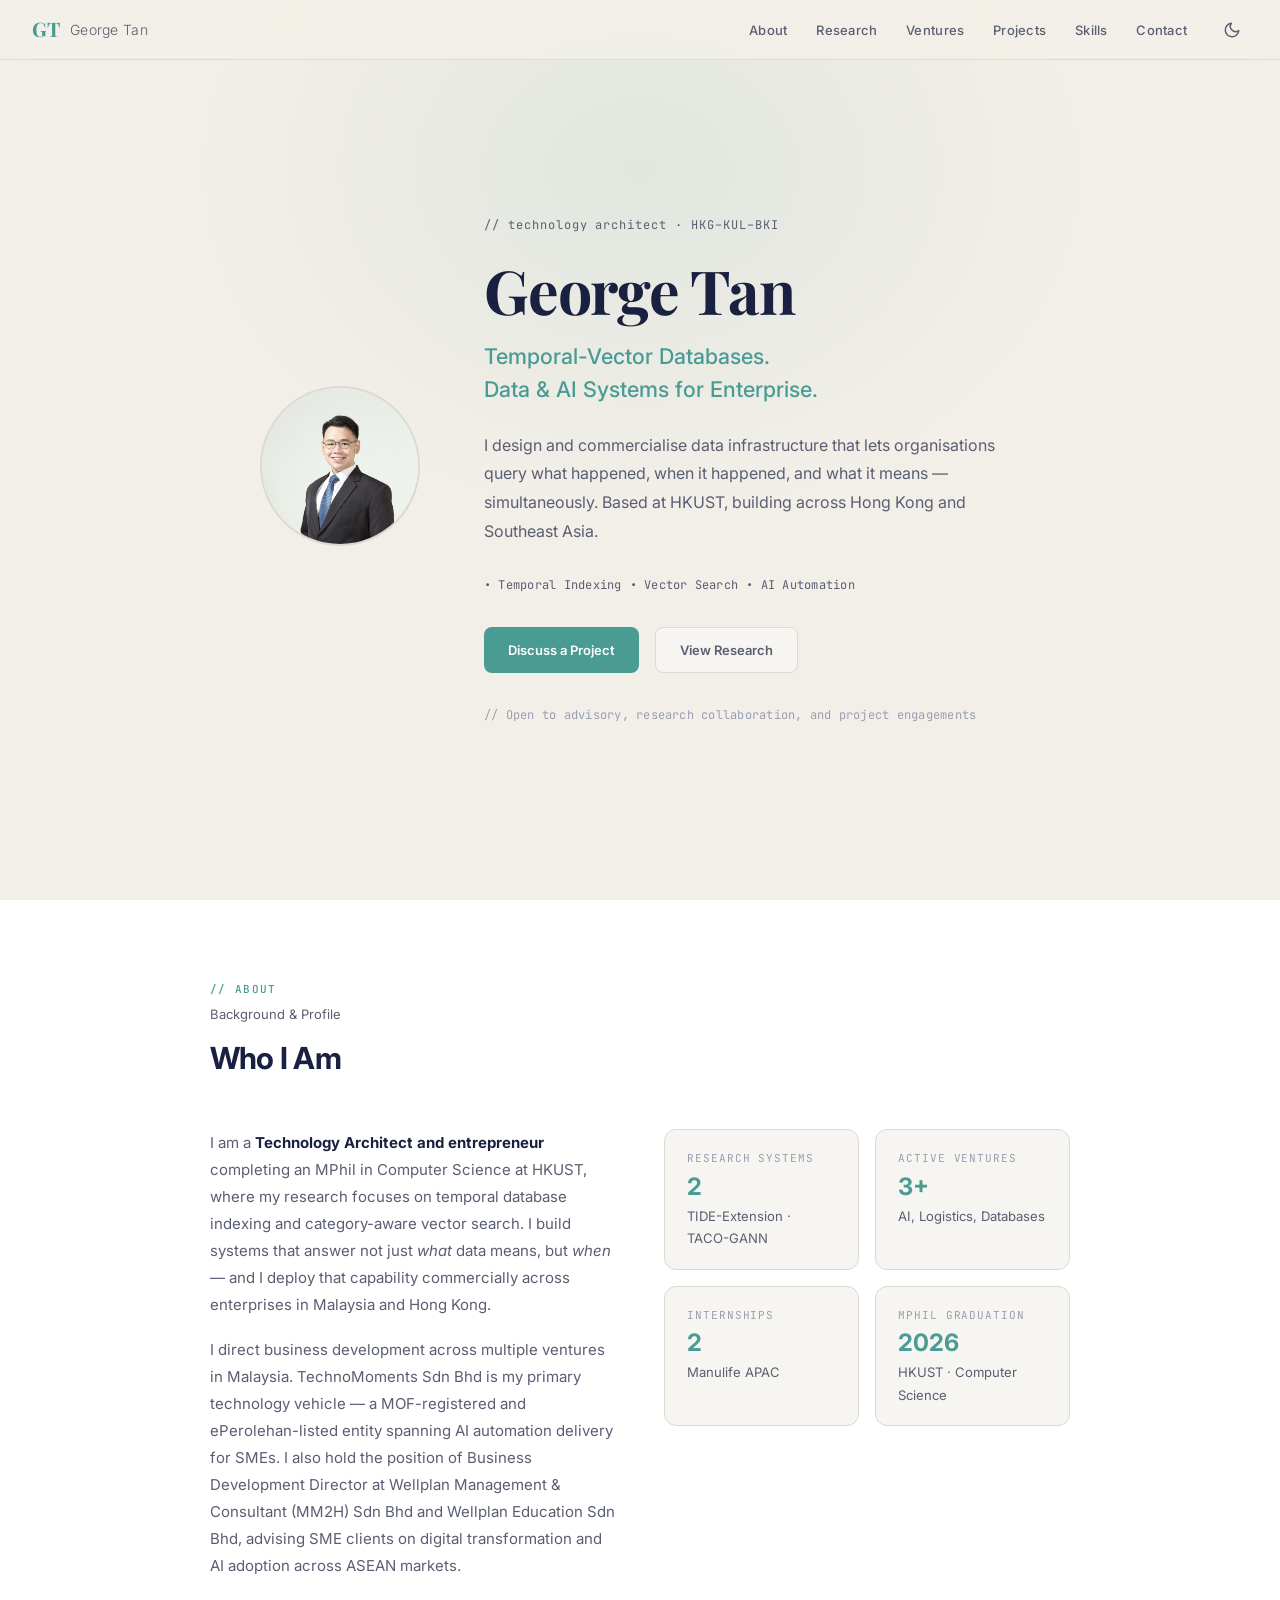
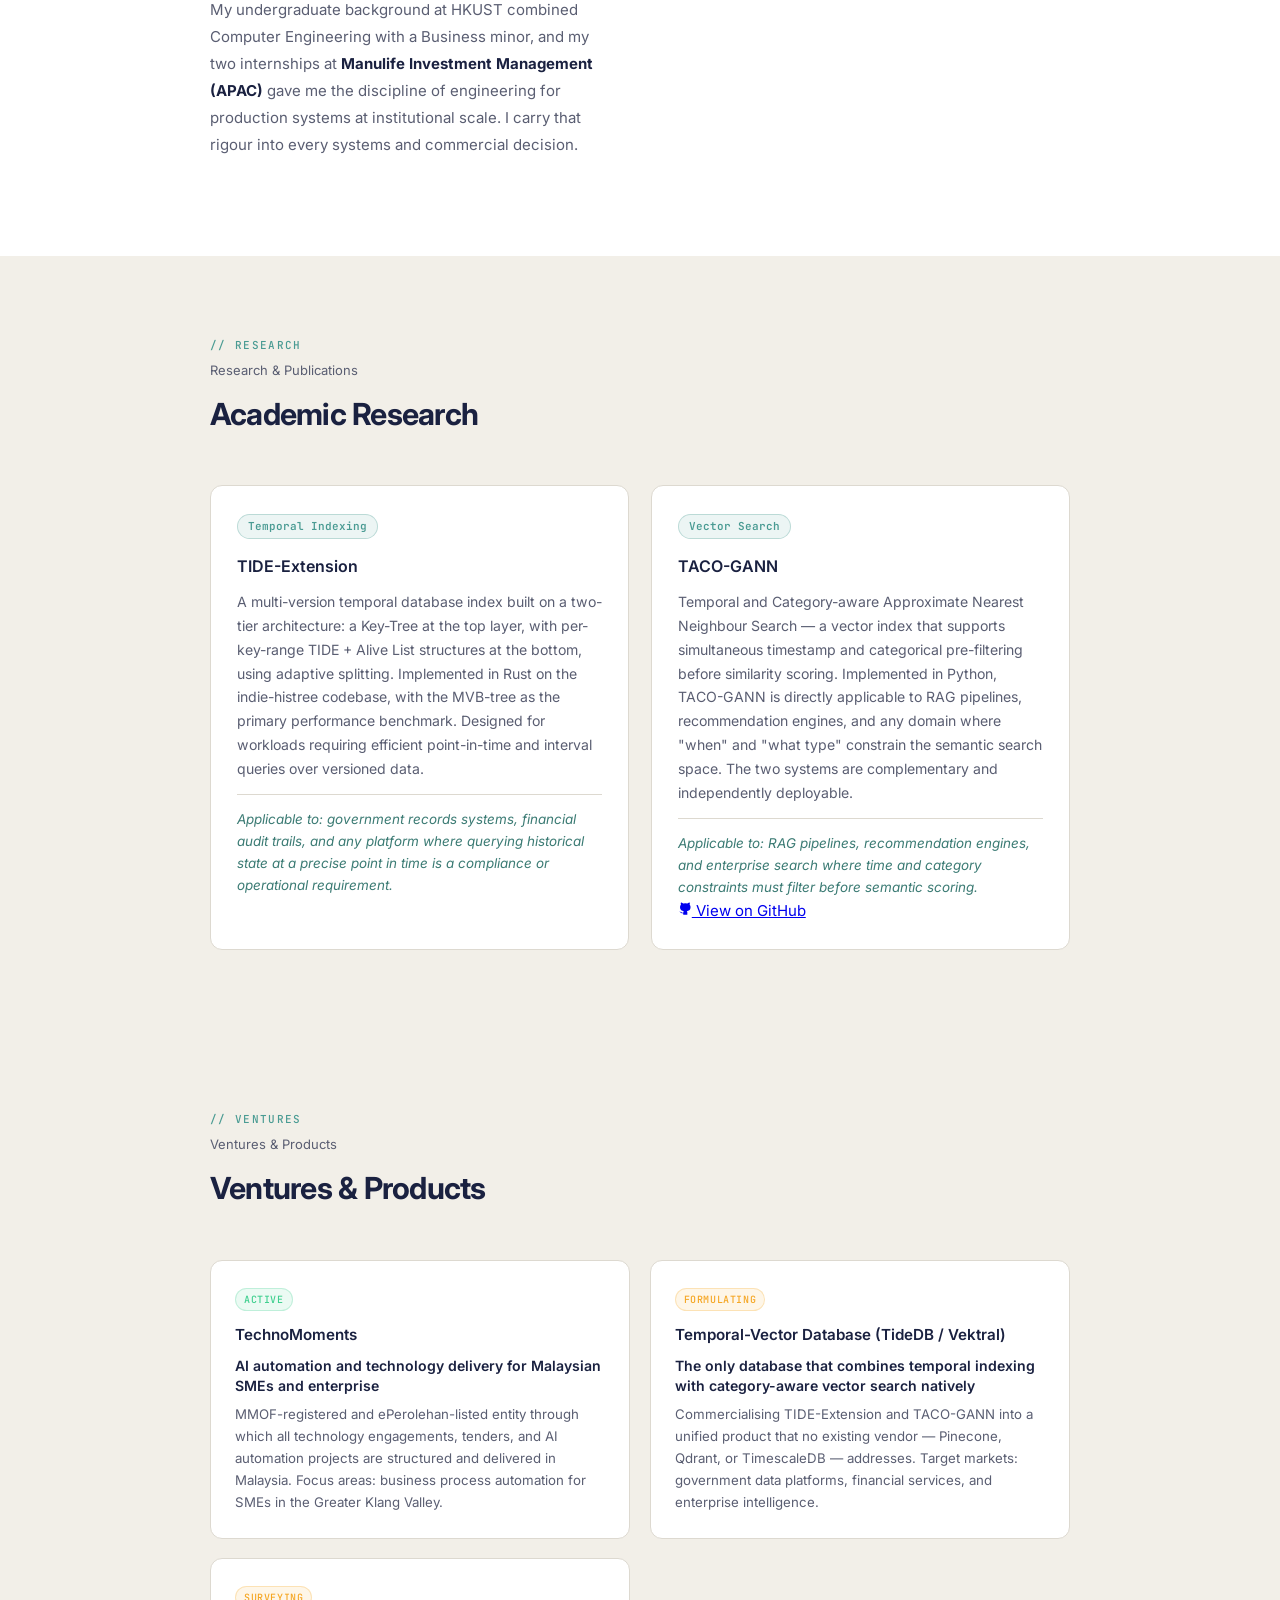
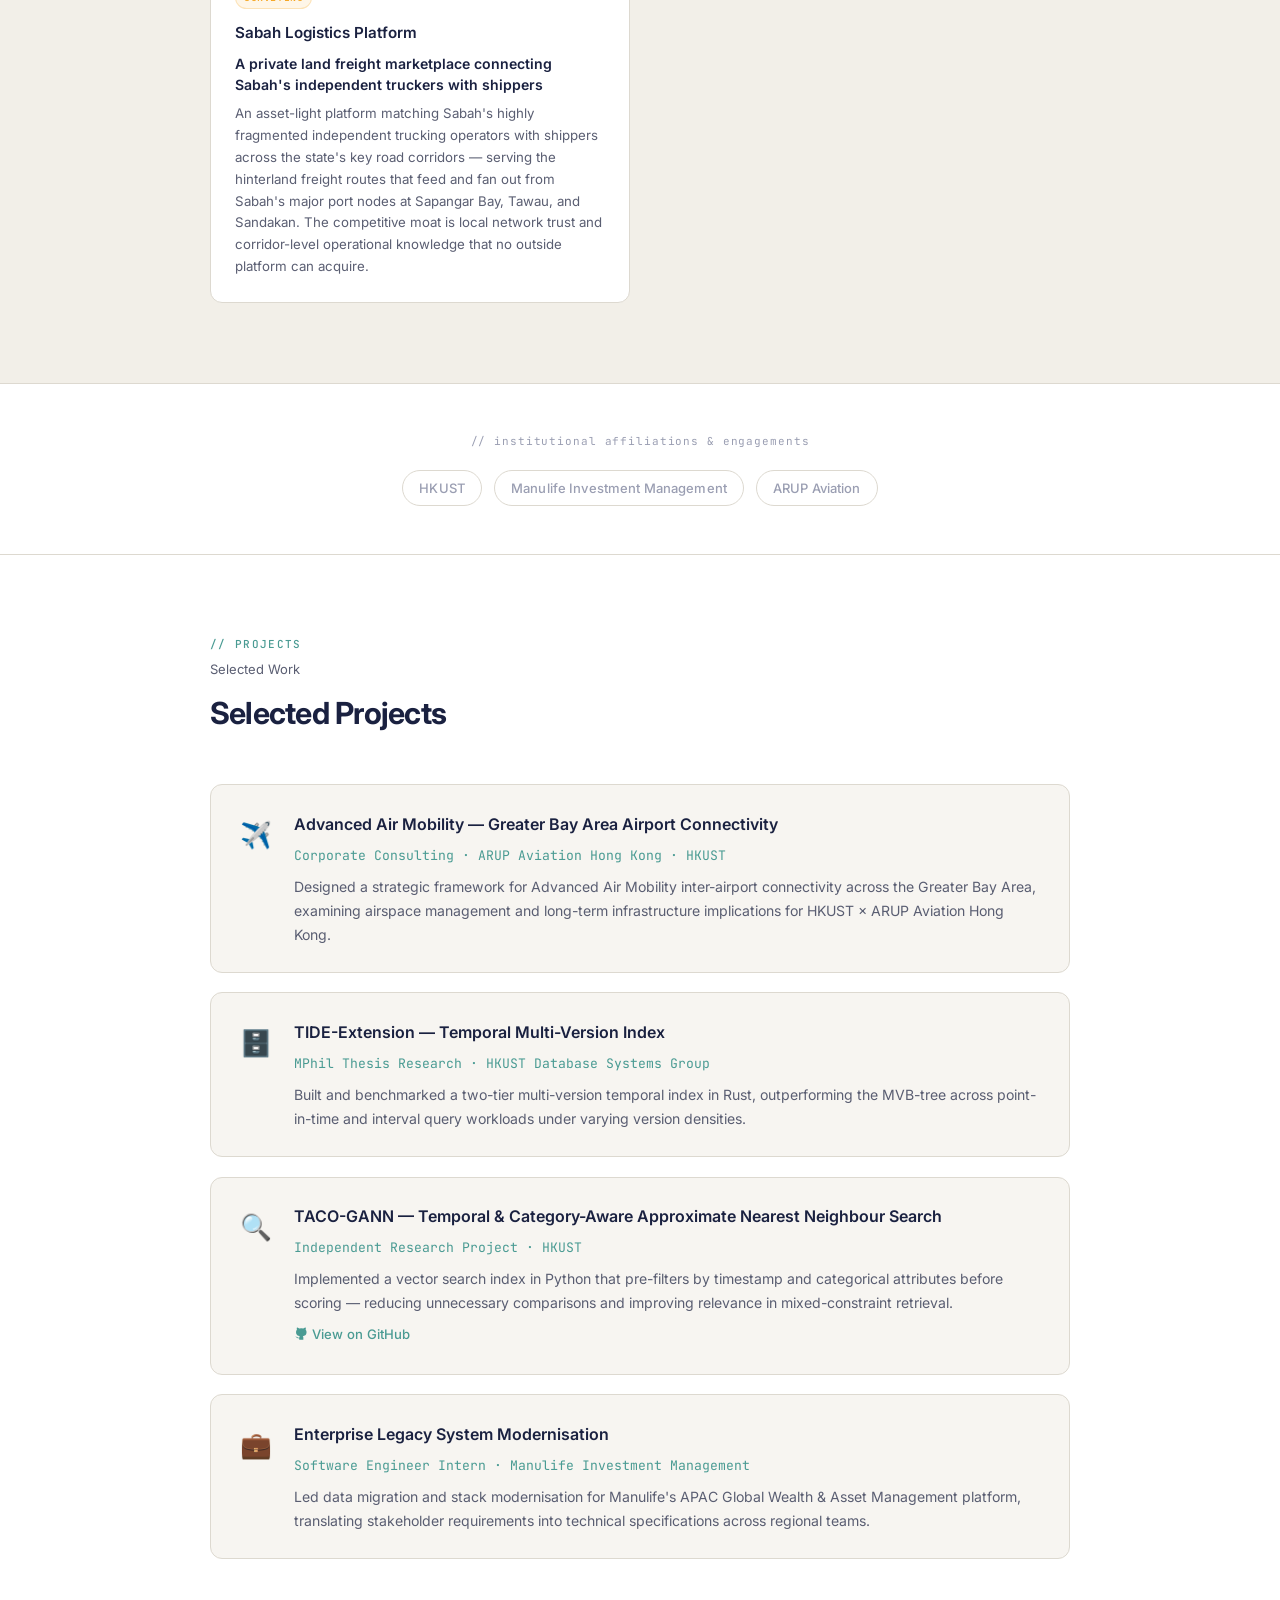
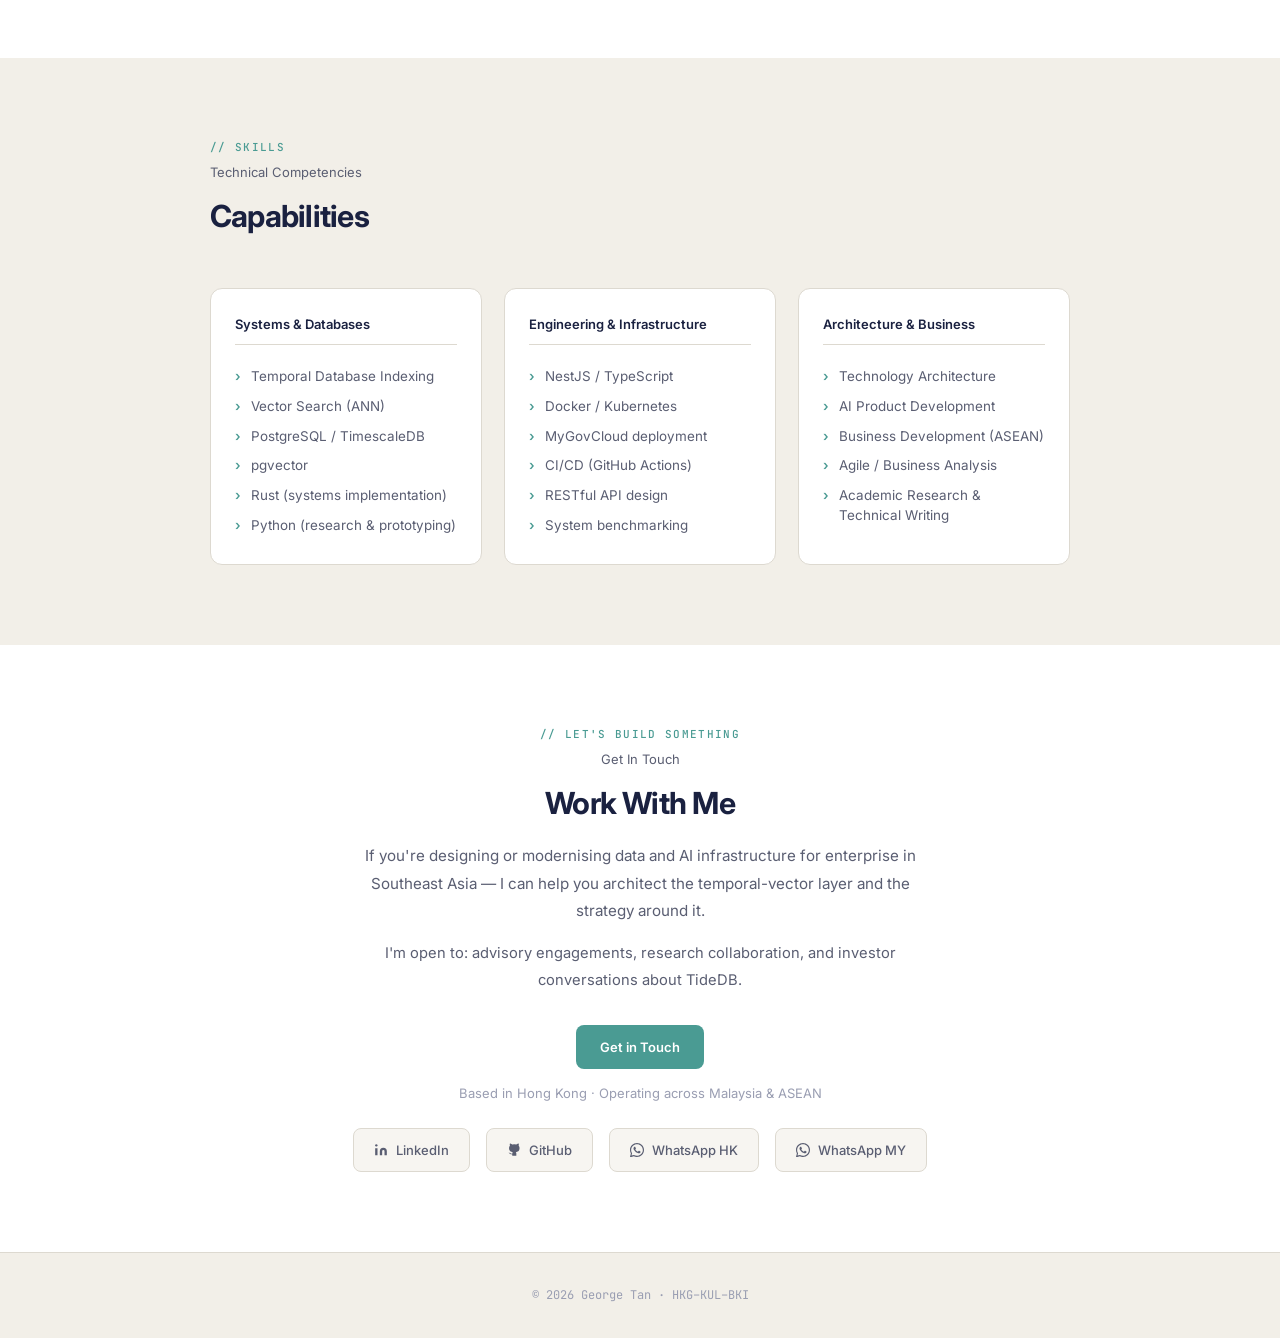
==== index.html @ 5c747e7b "Improve overall design and contents" ====
<!DOCTYPE html>
<html lang="en" data-theme="light">
<head>
  <meta charset="UTF-8" />
  <meta name="viewport" content="width=device-width, initial-scale=1.0"/>
  <title>George Tan — Technology Architect · Temporal-Vector Databases · HKUST</title>
  <meta name="description" content="George Tan is a Technology Architect and MPhil candidate at HKUST, building temporal-vector database infrastructure and AI systems for enterprise across Hong Kong and Southeast Asia."/>

  <!-- Open Graph -->
  <meta property="og:title" content="George Tan | Technology Architect · Temporal-Vector Databases · HKUST"/>
  <meta property="og:description" content="Temporal-vector database research and AI systems for enterprises in Southeast Asia."/>
  <meta property="og:type" content="website"/>

  <!-- Fonts -->
  <link rel="preconnect" href="https://fonts.googleapis.com">
  <link rel="preconnect" href="https://fonts.gstatic.com" crossorigin>
  <link href="https://fonts.googleapis.com/css2?family=Inter:wght@300;400;500;600;700&family=JetBrains+Mono:wght@400;500&family=Playfair+Display:wght@700&display=swap" rel="stylesheet"/>

  <link rel="stylesheet" href="css/style.css"/>

  <!-- Inline critical: set theme before paint to prevent flash -->
  <script>
    // Default to light mode (for government/enterprise visitors)
    document.documentElement.setAttribute('data-theme', 'light');
  </script>
</head>
<body>

<!-- ═══════════════════════════════════════════════════════
     NAV
     ═══════════════════════════════════════════════════════ -->
<nav>
  <a class="nav-logo" href="#">
    <span class="monogram">GT</span>
    <span class="name-text">George Tan</span>
  </a>
  <div class="nav-right">
    <ul class="nav-links" id="nav-links">
      <li><a href="#about">About</a></li>
      <li><a href="#research">Research</a></li>
      <li><a href="#ventures">Ventures</a></li>
      <li><a href="#projects">Projects</a></li>
      <li><a href="#skills">Skills</a></li>
      <li><a href="#contact">Contact</a></li>
    </ul>
    <button class="theme-toggle" id="theme-toggle" aria-label="Toggle theme">
      <!-- JS will inject sun/moon icon -->
    </button>
    <button class="nav-hamburger" id="nav-hamburger" aria-label="Toggle menu">
      <svg width="20" height="20" viewBox="0 0 24 24" fill="none" stroke="currentColor" stroke-width="2" stroke-linecap="round"><path d="M3 12h18M3 6h18M3 18h18"/></svg>
    </button>
  </div>
</nav>

<!-- ═══════════════════════════════════════════════════════
     HERO
     ═══════════════════════════════════════════════════════ -->
<section class="hero">
  <div class="hero-inner">
    <div class="hero-text">
      <div class="hero-location">// technology architect · HKG–KUL–BKI</div>

      <h1>George Tan</h1>
  
      <h2>Temporal-Vector Databases.<br>Data &amp; AI Systems for Enterprise.</h2>
  
      <p class="hero-body">
        I design and commercialise data infrastructure that lets organisations
        query what happened, when it happened, and what it means — simultaneously.
        Based at HKUST, building across Hong Kong and Southeast Asia.
      </p>
  
      <div class="hero-tags">
        <span>• Temporal Indexing</span>
        <span>• Vector Search</span>
        <!-- <span>• Government Systems</span> -->
        <span>• AI Automation</span>
      </div>
  
      <div class="hero-actions">
        <a href="#contact" class="btn btn-primary">Discuss a Project</a>
        <a href="#research" class="btn btn-ghost">View Research</a>
      </div>
  
      <div class="hero-availability">// Open to advisory, research collaboration, and project engagements</div>      
    </div>
    <div class="hero-portrait">
      <img src="portrait.jpg" alt="George Tan" class="portrait"/>
    </div>
  </div>
</section>

<!-- ═══════════════════════════════════════════════════════
     ABOUT
     ═══════════════════════════════════════════════════════ -->
<section id="about">
  <div class="container">
    <p class="section-label">// about</p>
    <p class="section-sublabel">Background &amp; Profile</p>
    <h2 class="section-title">Who I Am</h2>
    <div class="about-grid">
      <div class="about-text">
        <p>
        I am a <strong>Technology Architect and entrepreneur</strong> completing an MPhil in Computer Science at HKUST, where my research focuses on temporal database indexing and category-aware vector search. I build systems that answer not just <em>what</em> data means, but <em>when</em> — and I deploy that capability commercially across enterprises in Malaysia and Hong Kong.
        </p>
        <p>
        I direct business development across multiple ventures in Malaysia. TechnoMoments Sdn Bhd is my primary technology vehicle — a MOF-registered and ePerolehan-listed entity spanning AI automation delivery for SMEs. I also hold the position of Business Development Director at Wellplan Management & Consultant (MM2H) Sdn Bhd and Wellplan Education Sdn Bhd, advising SME clients on digital transformation and AI adoption across ASEAN markets.
        </p>
        <p>
        My undergraduate background at HKUST combined Computer Engineering with a Business minor, and my two internships at <strong>Manulife Investment Management (APAC)</strong> gave me the discipline of engineering for production systems at institutional scale. I carry that rigour into every systems and commercial decision.
        </p>
      </div>
      <div class="about-stats">
        <div class="stat-card">
          <div class="label">Research Systems</div>
          <div class="value">2</div>
          <div class="value-desc">TIDE-Extension · TACO-GANN</div>
        </div>
        <div class="stat-card">
          <div class="label">Active Ventures</div>
          <div class="value">3+</div>
          <div class="value-desc">AI, Logistics, Databases</div>
        </div>
        <div class="stat-card">
          <div class="label">Internships</div>
          <div class="value">2</div>
          <div class="value-desc">Manulife APAC</div>
        </div>
        <div class="stat-card">
          <div class="label">MPhil Graduation</div>
          <div class="value">2026</div>
          <div class="value-desc">HKUST · Computer Science</div>
        </div>
      </div>
    </div>
  </div>
</section>

<!-- ═══════════════════════════════════════════════════════
     RESEARCH
     ═══════════════════════════════════════════════════════ -->
<section id="research">
  <div class="container">
    <p class="section-label">// research</p>
    <p class="section-sublabel">Research &amp; Publications</p>
    <h2 class="section-title">Academic Research</h2>
    <div class="research-cards">
      <div class="research-card">
        <span class="tag">Temporal Indexing</span>
        <h3>TIDE-Extension</h3>
        <p>
          A multi-version temporal database index built on a two-tier architecture:
          a Key-Tree at the top layer, with per-key-range TIDE + Alive List structures
          at the bottom, using adaptive splitting. Implemented in Rust on the
          indie-histree codebase, with the MVB-tree as the primary performance
          benchmark. Designed for workloads requiring efficient point-in-time and
          interval queries over versioned data.
        </p>
        <p class="why-it-matters">
          Applicable to: government records systems, financial audit trails, and any platform where querying historical state at a precise point in time is a compliance or operational requirement.
        </p>
      </div>
      <div class="research-card">
        <span class="tag">Vector Search</span>
        <h3>TACO-GANN</h3>
        <p>
          Temporal and Category-aware Approximate Nearest Neighbour Search —
          a vector index that supports simultaneous timestamp and categorical
          pre-filtering before similarity scoring. Implemented in Python, TACO-GANN
          is directly applicable to RAG pipelines, recommendation engines, and
          any domain where "when" and "what type" constrain the semantic search
          space. The two systems are complementary and independently deployable.
        </p>
        <p class="why-it-matters">
          Applicable to: RAG pipelines, recommendation engines, and enterprise search where time and category constraints must filter before semantic scoring.
        </p>
        <a href="https://github.com/GeorgeTanTK/TACO-GANN" class="github-link" target="_blank" rel="noopener noreferrer">
          <svg width="14" height="14" viewBox="0 0 24 24" fill="currentColor"><path d="M9 19c-5 1.5-5-2.5-7-3m14 6v-3.87a3.37 3.37 0 0 0-.94-2.61c3.14-.35 6.44-1.54 6.44-7A5.44 5.44 0 0 0 20 4.77 5.07 5.07 0 0 0 19.91 1S18.73.65 16 2.48a13.38 13.38 0 0 0-7 0C6.27.65 5.09 1 5.09 1A5.07 5.07 0 0 0 5 4.77a5.44 5.44 0 0 0-1.5 3.78c0 5.42 3.3 6.61 6.44 7A3.37 3.37 0 0 0 9 18.13V22"/></svg>
          View on GitHub
        </a>
      </div>
    </div>
  </div>
</section>

<!-- ═══════════════════════════════════════════════════════
     VENTURES
     ═══════════════════════════════════════════════════════ -->
<section id="ventures">
  <div class="container">
    <p class="section-label">// ventures</p>
    <p class="section-sublabel">Ventures &amp; Products</p>
    <h2 class="section-title">Ventures &amp; Products</h2>
    <div class="venture-grid">

      <div class="venture-card">
        <span class="status-badge active">Active</span>
        <h3>TechnoMoments</h3>
        <p class="headline">AI automation and technology delivery for Malaysian SMEs and enterprise</p>
        <p>MMOF-registered and ePerolehan-listed entity through which all technology engagements, tenders, and AI automation projects are structured and delivered in Malaysia. Focus areas: business process automation for SMEs in the Greater Klang Valley.</p>
      </div>

      <div class="venture-card">
        <span class="status-badge planning">Formulating</span>
        <h3>Temporal-Vector Database (TideDB / Vektral)</h3>
        <p class="headline">The only database that combines temporal indexing with category-aware vector search natively</p>
        <p>Commercialising TIDE-Extension and TACO-GANN into a unified product that no existing vendor — Pinecone, Qdrant, or TimescaleDB — addresses. Target markets: government data platforms, financial services, and enterprise intelligence.</p>
      </div>

      <div class="venture-card">
        <span class="status-badge planning">Surveying</span>
        <h3>Sabah Logistics Platform</h3>
        <p class="headline">A private land freight marketplace connecting Sabah's independent truckers with shippers</p>
        <p>An asset-light platform matching Sabah's highly fragmented independent trucking operators with shippers across the state's key road corridors — serving the hinterland freight routes that feed and fan out from Sabah's major port nodes at Sapangar Bay, Tawau, and Sandakan. The competitive moat is local network trust and corridor-level operational knowledge that no outside platform can acquire.</p>
      </div>

    </div>
  </div>
</section>

<!-- ═══════════════════════════════════════════════════════
     TRUST STRIP
     ═══════════════════════════════════════════════════════ -->
<div class="trust-strip">
  <div class="container">
    <div class="strip-label">// institutional affiliations &amp; engagements</div>
    <div class="trust-pills">
      <span class="trust-pill">HKUST</span>
      <span class="trust-pill">Manulife Investment Management</span>
      <span class="trust-pill">ARUP Aviation</span>
    </div>
  </div>
</div>

<!-- ═══════════════════════════════════════════════════════
     PROJECTS
     ═══════════════════════════════════════════════════════ -->
<section id="projects">
  <div class="container">
    <p class="section-label">// projects</p>
    <p class="section-sublabel">Selected Work</p>
    <h2 class="section-title">Selected Projects</h2>

    <div class="project-card">
      <div class="project-icon">✈️</div>
      <div>
        <h3>Advanced Air Mobility — Greater Bay Area Airport Connectivity</h3>
        <div class="sub">Corporate Consulting · ARUP Aviation Hong Kong · HKUST</div>
        <p>
          Designed a strategic framework for Advanced Air Mobility inter-airport connectivity across the Greater Bay Area, examining airspace management and long-term infrastructure implications for HKUST × ARUP Aviation Hong Kong.
        </p>
      </div>
    </div>

    <div class="project-card">
      <div class="project-icon">🗄️</div>
      <div>
        <h3>TIDE-Extension — Temporal Multi-Version Index</h3>
        <div class="sub">MPhil Thesis Research · HKUST Database Systems Group</div>
        <p>
          Built and benchmarked a two-tier multi-version temporal index in Rust, outperforming the MVB-tree across point-in-time and interval query workloads under varying version densities.
        </p>
      </div>
    </div>

    <div class="project-card">
      <div class="project-icon">🔍</div>
      <div>
        <h3>TACO-GANN — Temporal &amp; Category-Aware Approximate Nearest Neighbour Search</h3>
        <div class="sub">Independent Research Project · HKUST</div>
        <p>
          Implemented a vector search index in Python that pre-filters by timestamp and categorical attributes before scoring — reducing unnecessary comparisons and improving relevance in mixed-constraint retrieval.
        </p>
        <a href="https://github.com/GeorgeTanTK/TACO-GANN" class="github-link" target="_blank" rel="noopener noreferrer">
          <svg width="14" height="14" viewBox="0 0 24 24" fill="currentColor"><path d="M9 19c-5 1.5-5-2.5-7-3m14 6v-3.87a3.37 3.37 0 0 0-.94-2.61c3.14-.35 6.44-1.54 6.44-7A5.44 5.44 0 0 0 20 4.77 5.07 5.07 0 0 0 19.91 1S18.73.65 16 2.48a13.38 13.38 0 0 0-7 0C6.27.65 5.09 1 5.09 1A5.07 5.07 0 0 0 5 4.77a5.44 5.44 0 0 0-1.5 3.78c0 5.42 3.3 6.61 6.44 7A3.37 3.37 0 0 0 9 18.13V22"/></svg>
          View on GitHub
        </a>
      </div>
    </div>

    <div class="project-card">
      <div class="project-icon">💼</div>
      <div>
        <h3>Enterprise Legacy System Modernisation</h3>
        <div class="sub">Software Engineer Intern · Manulife Investment Management</div>
        <p>
          Led data migration and stack modernisation for Manulife's APAC Global Wealth &amp; Asset Management platform, translating stakeholder requirements into technical specifications across regional teams.
        </p>
      </div>
    </div>

  </div>
</section>

<!-- ═══════════════════════════════════════════════════════
     SKILLS
     ═══════════════════════════════════════════════════════ -->
<section id="skills">
  <div class="container">
    <p class="section-label">// skills</p>
    <p class="section-sublabel">Technical Competencies</p>
    <h2 class="section-title">Capabilities</h2>
    <div class="skills-grid">

      <div class="skill-card">
        <h4>Systems &amp; Databases</h4>
        <ul>
          <li>Temporal Database Indexing</li>
          <li>Vector Search (ANN)</li>
          <li>PostgreSQL / TimescaleDB</li>
          <li>pgvector</li>
          <li>Rust (systems implementation)</li>
          <li>Python (research &amp; prototyping)</li>
        </ul>
      </div>

      <div class="skill-card">
        <h4>Engineering &amp; Infrastructure</h4>
        <ul>
          <li>NestJS / TypeScript</li>
          <li>Docker / Kubernetes</li>
          <li>MyGovCloud deployment</li>
          <li>CI/CD (GitHub Actions)</li>
          <li>RESTful API design</li>
          <li>System benchmarking</li>
        </ul>
      </div>

      <div class="skill-card">
        <h4>Architecture &amp; Business</h4>
        <ul>
          <li>Technology Architecture</li>
          <li>AI Product Development</li>
          <li>Business Development (ASEAN)</li>
          <li>Agile / Business Analysis</li>
          <li>Academic Research &amp; Technical Writing</li>
        </ul>
      </div>

    </div>
  </div>
</section>

<!-- ═══════════════════════════════════════════════════════
     CONTACT
     ═══════════════════════════════════════════════════════ -->
<section id="contact">
  <div class="container">
    <p class="section-label">// let's build something</p>
    <p class="section-sublabel">Get In Touch</p>
    <h2 class="section-title">Work With Me</h2>
    <p class="contact-body">
      If you're designing or modernising data and AI infrastructure for enterprise in Southeast Asia — I can help you architect the
      temporal-vector layer and the strategy around it.
    </p>
    <p class="contact-openings">
      I'm open to: advisory engagements, research collaboration, and investor conversations about TideDB.
    </p>
    <div class="contact-actions">
      <a href="mailto:georgetktan@gmail.com" class="btn btn-primary">Get in Touch</a>
      <span class="location-line">Based in Hong Kong · Operating across Malaysia &amp; ASEAN</span>
    </div>
    <div class="contact-links">
      <a href="https://www.linkedin.com/in/georgetktan" target="_blank">
        <svg width="14" height="14" viewBox="0 0 24 24" fill="currentColor"><path d="M16 8a6 6 0 0 1 6 6v7h-4v-7a2 2 0 0 0-2-2 2 2 0 0 0-2 2v7h-4v-7a6 6 0 0 1 6-6z"/><rect x="2" y="9" width="4" height="12"/><circle cx="4" cy="4" r="2"/></svg>
        LinkedIn
      </a>
      <a href="https://github.com/georgetantk" target="_blank">
        <svg width="14" height="14" viewBox="0 0 24 24" fill="currentColor"><path d="M9 19c-5 1.5-5-2.5-7-3m14 6v-3.87a3.37 3.37 0 0 0-.94-2.61c3.14-.35 6.44-1.54 6.44-7A5.44 5.44 0 0 0 20 4.77 5.07 5.07 0 0 0 19.91 1S18.73.65 16 2.48a13.38 13.38 0 0 0-7 0C6.27.65 5.09 1 5.09 1A5.07 5.07 0 0 0 5 4.77a5.44 5.44 0 0 0-1.5 3.78c0 5.42 3.3 6.61 6.44 7A3.37 3.37 0 0 0 9 18.13V22"/></svg>
        GitHub
      </a>
      <a href="https://wa.me/85252099890" target="_blank" rel="noopener noreferrer">
        <svg width="14" height="14" viewBox="0 0 24 24" fill="currentColor"><path d="M17.472 14.382c-.297-.149-1.758-.867-2.03-.967-.273-.099-.471-.148-.67.15-.197.297-.767.966-.94 1.164-.173.199-.347.223-.644.075-.297-.15-1.255-.463-2.39-1.475-.883-.788-1.48-1.761-1.653-2.059-.173-.297-.018-.458.13-.606.134-.133.298-.347.446-.52.149-.174.198-.298.298-.497.099-.198.05-.371-.025-.52-.075-.149-.669-1.612-.916-2.207-.242-.579-.487-.5-.669-.51-.173-.008-.371-.01-.57-.01-.198 0-.52.074-.792.372-.272.297-1.04 1.016-1.04 2.479 0 1.462 1.065 2.875 1.213 3.074.149.198 2.096 3.2 5.077 4.487.709.306 1.262.489 1.694.625.712.227 1.36.195 1.871.118.571-.085 1.758-.719 2.006-1.413.248-.694.248-1.289.173-1.413-.074-.124-.272-.198-.57-.347z"/><path d="M12 0C5.373 0 0 5.373 0 12c0 2.127.558 4.126 1.528 5.855L.057 23.428a.75.75 0 0 0 .916.916l5.573-1.471A11.943 11.943 0 0 0 12 24c6.627 0 12-5.373 12-12S18.627 0 12 0zm0 22c-1.891 0-3.667-.5-5.2-1.373l-.373-.22-3.862 1.02 1.02-3.747-.242-.389A9.953 9.953 0 0 1 2 12C2 6.477 6.477 2 12 2s10 4.477 10 10-4.477 10-10 10z"/></svg>
        WhatsApp HK
      </a>
      <a href="https://wa.me/60125176356" target="_blank" rel="noopener noreferrer">
        <svg width="14" height="14" viewBox="0 0 24 24" fill="currentColor"><path d="M17.472 14.382c-.297-.149-1.758-.867-2.03-.967-.273-.099-.471-.148-.67.15-.197.297-.767.966-.94 1.164-.173.199-.347.223-.644.075-.297-.15-1.255-.463-2.39-1.475-.883-.788-1.48-1.761-1.653-2.059-.173-.297-.018-.458.13-.606.134-.133.298-.347.446-.52.149-.174.198-.298.298-.497.099-.198.05-.371-.025-.52-.075-.149-.669-1.612-.916-2.207-.242-.579-.487-.5-.669-.51-.173-.008-.371-.01-.57-.01-.198 0-.52.074-.792.372-.272.297-1.04 1.016-1.04 2.479 0 1.462 1.065 2.875 1.213 3.074.149.198 2.096 3.2 5.077 4.487.709.306 1.262.489 1.694.625.712.227 1.36.195 1.871.118.571-.085 1.758-.719 2.006-1.413.248-.694.248-1.289.173-1.413-.074-.124-.272-.198-.57-.347z"/><path d="M12 0C5.373 0 0 5.373 0 12c0 2.127.558 4.126 1.528 5.855L.057 23.428a.75.75 0 0 0 .916.916l5.573-1.471A11.943 11.943 0 0 0 12 24c6.627 0 12-5.373 12-12S18.627 0 12 0zm0 22c-1.891 0-3.667-.5-5.2-1.373l-.373-.22-3.862 1.02 1.02-3.747-.242-.389A9.953 9.953 0 0 1 2 12C2 6.477 6.477 2 12 2s10 4.477 10 10-4.477 10-10 10z"/></svg>
        WhatsApp MY
      </a>
      <!-- <a href="https://scholar.google.com" target="_blank">
        <svg width="14" height="14" viewBox="0 0 24 24" fill="none" stroke="currentColor" stroke-width="2"><path d="M12 2L2 7l10 5 10-5-10-5z"/><path d="M2 17l10 5 10-5M2 12l10 5 10-5"/></svg>
        Google Scholar
      </a> -->
    </div>
  </div>
</section>

<!-- ═══════════════════════════════════════════════════════
     FOOTER
     ═══════════════════════════════════════════════════════ -->
<footer>
  <p>© 2026 George Tan · HKG–KUL–BKI</p>
</footer>

<script src="js/main.js"></script>
<script data-pplx-inline-edit>
(function(){
  if(window===window.top)return;
  function inlineAll(orig,clone){
    if(orig.nodeType!==1)return;
    try{
      var cs=getComputedStyle(orig);
      var t='';
      for(var i=0;i<cs.length;i++){t+=cs[i]+':'+cs.getPropertyValue(cs[i])+';';}
      clone.style.cssText=t;
    }catch(e){}
    var oc=orig.children,cc=clone.children;
    for(var j=0;j<oc.length&&j<cc.length;j++){inlineAll(oc[j],cc[j]);}
  }
  function stripExternal(clone){
    var imgs=clone.querySelectorAll('img');
    for(var i=0;i<imgs.length;i++){
      var s=imgs[i].getAttribute('src');
      if(s&&!s.startsWith('data:'))imgs[i].removeAttribute('src');
    }
    var all=clone.querySelectorAll('*');
    for(var i=0;i<all.length;i++){
      var st=all[i].style.cssText;
      if(st&&st.indexOf('url(')>=0){
        all[i].style.cssText=st.replace(/url\(["']?(?!data:)[^)"']*["']?\)/gi,'none');
      }
    }
  }
  window.addEventListener('message',function(e){
    if(!e.data||e.data.type!=='INLINE_EDIT_CAPTURE_REQUEST')return;
    var scrollX=window.scrollX||window.pageXOffset||0;
    var scrollY=window.scrollY||window.pageYOffset||0;
    var w=window.innerWidth,h=window.innerHeight;
    try{
      var clone=document.documentElement.cloneNode(true);
      var rm=clone.querySelectorAll('script,link[rel="stylesheet"],style');
      for(var i=0;i<rm.length;i++){rm[i].remove();}
      inlineAll(document.documentElement,clone);
      stripExternal(clone);
      var html=new XMLSerializer().serializeToString(clone);
      var svg='<svg xmlns="http://www.w3.org/2000/svg" width="'+w+'" height="'+h+'">'
        +'<foreignObject width="100%" height="100%">'
        +'<div xmlns="http://www.w3.org/1999/xhtml" style="width:'+w+'px;height:'+h+'px;overflow:hidden">'
        +'<div style="transform:translate(-'+scrollX+'px,-'+scrollY+'px);transform-origin:top left">'
        +html+'</div></div></foreignObject></svg>';
      var svgUrl='data:image/svg+xml;charset=utf-8,'+encodeURIComponent(svg);
      var img=new Image();
      img.onload=function(){
        var c=document.createElement('canvas');c.width=w;c.height=h;
        c.getContext('2d').drawImage(img,0,0);
        window.parent.postMessage({type:'INLINE_EDIT_SCREENSHOT_RESULT',dataUrl:c.toDataURL('image/png'),scrollX:scrollX,scrollY:scrollY},'*');
      };
      img.onerror=function(){
        window.parent.postMessage({type:'INLINE_EDIT_SCREENSHOT_RESULT',dataUrl:null,scrollX:scrollX,scrollY:scrollY},'*');
      };
      img.src=svgUrl;
    }catch(err){
      window.parent.postMessage({type:'INLINE_EDIT_SCREENSHOT_RESULT',dataUrl:null,scrollX:scrollX,scrollY:scrollY},'*');
    }
  });
})();
</script></body>
</html>
---- css/style.css ----
/* ═══════════════════════════════════════════════════════
   George Tan — Technology Architect
   Dual-mode colour system: Eau de Nil accent
   ═══════════════════════════════════════════════════════ */

*, *::before, *::after { box-sizing: border-box; margin: 0; padding: 0; }

/* ── DARK MODE (default) ── */
:root {
  --bg:           #0d0f14;
  --surface:      #13161d;
  --surface2:     #1a1e28;
  --border:       #252a38;
  --text:         #F0EDE6;
  --text-muted:   #8a8fa8;
  --text-dim:     #4a5068;
  --accent:       #7FBFB8;
  --accent2:      #5FA89F;
  --accent-glow:  rgba(127,191,184,0.12);
  --green:        #3ecf8e;
  --yellow:       #f5a623;
  --radius:       12px;
  --radius-sm:    8px;

  --nav-bg:       rgba(13,15,20,0.85);
  --btn-primary-hover: #5FA89F;
  --card-hover:   #7FBFB8;
  --timeline-arrow: #5FA89F;
}

/* ── LIGHT MODE ── */
[data-theme="light"] {
  --bg:           #F2EFE8;
  --surface:      #FFFFFF;
  --surface2:     #F7F5F1;
  --border:       #DDD9D0;
  --text:         #1a2140;
  --text-muted:   #5a5e72;
  --text-dim:     #9a9eb2;
  --accent:       #4A9B93;
  --accent2:      #3A7A73;
  --accent-glow:  rgba(74,155,147,0.10);
  --green:        #3ecf8e;
  --yellow:       #f5a623;

  --nav-bg:       rgba(242,239,232,0.88);
  --btn-primary-hover: #3A7A73;
  --card-hover:   #4A9B93;
  --timeline-arrow: #3A7A73;
}

html {
  scroll-behavior: smooth;
  scroll-padding-top: 80px;
  -webkit-font-smoothing: antialiased;
  -moz-osx-font-smoothing: grayscale;
  text-rendering: optimizeLegibility;
}

body {
  font-family: 'Inter', sans-serif;
  background: var(--bg);
  color: var(--text);
  line-height: 1.7;
  font-size: 15px;
  transition: background 0.35s ease, color 0.35s ease;
}

::selection {
  background: var(--accent-glow);
  color: var(--text);
}

/* ═══════════════════════════════════════════════════════
   NAV
   ═══════════════════════════════════════════════════════ */
nav {
  position: fixed; top: 0; left: 0; right: 0; z-index: 100;
  background: var(--nav-bg);
  backdrop-filter: blur(12px);
  -webkit-backdrop-filter: blur(12px);
  border-bottom: 1px solid var(--border);
  padding: 0 2rem;
  height: 60px;
  display: flex; align-items: center; justify-content: space-between;
  transition: background 0.35s ease, border-color 0.35s ease;
}

.nav-logo {
  display: flex; align-items: center; gap: 10px;
  text-decoration: none;
}
.nav-logo .monogram {
  font-family: 'Playfair Display', Georgia, serif;
  font-weight: 700;
  font-size: 20px;
  color: var(--accent);
  line-height: 1;
}
.nav-logo .name-text {
  font-family: 'Inter', sans-serif;
  font-weight: 300;
  font-size: 14px;
  color: var(--text-muted);
  letter-spacing: 0.02em;
}

.nav-right {
  display: flex; align-items: center; gap: 1.8rem;
}
.nav-links {
  display: flex; gap: 1.8rem; list-style: none;
}
.nav-links a {
  color: var(--text-muted); text-decoration: none;
  font-size: 13px; font-weight: 500; letter-spacing: 0.02em;
  transition: color 0.2s;
}
.nav-links a:hover { color: var(--text); }

.theme-toggle {
  background: none; border: none; cursor: pointer;
  color: var(--text-muted); padding: 4px;
  display: flex; align-items: center; justify-content: center;
  transition: color 0.2s;
  width: 32px; height: 32px;
  border-radius: 6px;
}
.theme-toggle:hover { color: var(--accent); }
.theme-toggle svg { width: 18px; height: 18px; }

/* Mobile hamburger */
.nav-hamburger {
  display: none;
  background: none; border: none; cursor: pointer;
  color: var(--text-muted); padding: 4px;
  width: 32px; height: 32px;
  align-items: center; justify-content: center;
}
.nav-hamburger svg { width: 20px; height: 20px; }

/* ═══════════════════════════════════════════════════════
   HERO
   ═══════════════════════════════════════════════════════ */
.hero {
  min-height: 100vh;
  display: flex; align-items: center; justify-content: center;
  padding: 120px 2rem 80px;
  position: relative;
  overflow: hidden;
}
.hero::before {
  content: '';
  position: absolute; top: -20%; left: 50%; transform: translateX(-50%);
  width: 900px; height: 700px;
  background: radial-gradient(ellipse, var(--accent-glow) 0%, transparent 70%);
  pointer-events: none;
}
.hero-inner {
  max-width: 760px;
  width: 100%;
  position: relative;
}
.hero-inner {
  display: flex;
  align-items: center;
  gap: 4rem;
  flex-direction: row-reverse;  /* photo on right */
}
.hero-text { flex: 1; }
.hero-portrait { flex-shrink: 0; }
.portrait {
  width: 160px; height: 160px;
  border-radius: 50%;
  object-fit: cover;
  border: 2px solid var(--border);
  filter: grayscale(15%);  /* subtle — keeps the premium tone */
}

@media (max-width: 768px) {
  .hero-inner { flex-direction: column; }
  .portrait { width: 100px; height: 100px; }
}
.hero-location {
  font-family: 'JetBrains Mono', monospace;
  font-size: 12px;
  color: var(--text-muted);
  letter-spacing: 0.08em;
  margin-bottom: 1.4rem;
}

.hero h1 {
  font-family: 'Playfair Display', Georgia, serif;
  font-size: clamp(2.6rem, 5.5vw, 3.8rem);
  font-weight: 700;
  line-height: 1.1;
  letter-spacing: -0.02em;
  color: var(--text);
  margin-bottom: 1rem;
}

.hero h2 {
  font-family: 'Inter', sans-serif;
  font-weight: 500;
  font-size: clamp(1.1rem, 2vw, 1.35rem);
  line-height: 1.5;
  color: var(--accent);
  margin-bottom: 1.6rem;
}

.hero-body {
  font-size: 1rem;
  color: var(--text-muted);
  max-width: 600px;
  margin-bottom: 1.8rem;
  line-height: 1.8;
}

.hero-tags {
  display: flex; flex-wrap: wrap; gap: 8px;
  margin-bottom: 2rem;
}
.hero-tags span {
  font-size: 12px;
  color: var(--text-muted);
  font-family: 'JetBrains Mono', monospace;
  letter-spacing: 0.02em;
}

.hero-actions {
  display: flex; gap: 1rem; flex-wrap: wrap;
  margin-bottom: 2rem;
}

.btn {
  display: inline-flex; align-items: center; gap: 8px;
  padding: 11px 24px; border-radius: var(--radius-sm);
  font-size: 13px; font-weight: 600;
  text-decoration: none; transition: all 0.2s; cursor: pointer; border: none;
}
.btn-primary {
  background: var(--accent); color: #fff;
}
.btn-primary:hover { background: var(--btn-primary-hover); transform: translateY(-1px); }
.btn-ghost {
  background: var(--surface2); color: var(--text-muted);
  border: 1px solid var(--border);
}
.btn-ghost:hover { color: var(--text); border-color: var(--accent); }

.hero-availability {
  font-family: 'JetBrains Mono', monospace;
  font-size: 12px;
  color: var(--text-dim);
  letter-spacing: 0.02em;
}

/* ═══════════════════════════════════════════════════════
   SECTIONS — shared
   ═══════════════════════════════════════════════════════ */
section { padding: 80px 2rem; transition: background 0.35s ease; }
.container { max-width: 860px; margin: 0 auto; }

.section-label {
  font-family: 'JetBrains Mono', monospace;
  font-size: 11px; font-weight: 500;
  color: var(--accent); letter-spacing: 0.12em;
  text-transform: uppercase; margin-bottom: 0.25rem;
}
.section-sublabel {
  font-family: 'Inter', sans-serif;
  font-size: 13px; font-weight: 400;
  color: var(--text-muted);
  margin-bottom: 0.5rem;
}
.section-title {
  font-size: 1.9rem; font-weight: 700;
  letter-spacing: -0.025em; margin-bottom: 2.8rem;
  color: var(--text);
}

/* ═══════════════════════════════════════════════════════
   ABOUT
   ═══════════════════════════════════════════════════════ */
#about { background: var(--surface); }
.about-grid {
  display: grid; grid-template-columns: 1fr 1fr; gap: 3rem;
  align-items: start;
}
.about-text p {
  color: var(--text-muted); margin-bottom: 1.1rem; line-height: 1.8;
}
.about-text p strong { color: var(--text); }
.about-text em { font-style: italic; }

.about-stats {
  display: grid; grid-template-columns: 1fr 1fr; gap: 1rem;
}
.stat-card {
  background: var(--surface2); border: 1px solid var(--border);
  border-radius: var(--radius); padding: 1.2rem 1.4rem;
  transition: border-color 0.2s, background 0.35s ease;
}
.stat-card .label {
  font-size: 11px; color: var(--text-dim);
  font-family: 'JetBrains Mono', monospace;
  text-transform: uppercase; letter-spacing: 0.08em;
  margin-bottom: 0.3rem;
}
.stat-card .value {
  font-size: 1.5rem; font-weight: 700; color: var(--accent);
  line-height: 1.2;
}
.stat-card .value-desc {
  font-size: 0.82rem; color: var(--text-muted);
  margin-top: 0.2rem;
}

/* ═══════════════════════════════════════════════════════
   RESEARCH
   ═══════════════════════════════════════════════════════ */
.research-cards { display: grid; grid-template-columns: 1fr 1fr; gap: 1.4rem; }
.research-card {
  background: var(--surface); border: 1px solid var(--border);
  border-radius: var(--radius); padding: 1.6rem;
  transition: border-color 0.2s, transform 0.2s, background 0.35s ease;
}
.research-card:hover { border-color: var(--accent); transform: translateY(-2px); }
.research-card .tag {
  display: inline-block;
  background: var(--accent-glow); color: var(--accent);
  border: 1px solid rgba(127,191,184,0.3);
  font-size: 11px; font-weight: 600; padding: 2px 10px;
  border-radius: 100px; margin-bottom: 0.9rem;
  font-family: 'JetBrains Mono', monospace;
}
[data-theme="light"] .research-card .tag {
  border-color: rgba(74,155,147,0.3);
}
.research-card h3 {
  font-size: 1rem; font-weight: 600; margin-bottom: 0.6rem; color: var(--text);
}
.research-card p { font-size: 0.88rem; color: var(--text-muted); line-height: 1.7; }
.research-card .why-it-matters {
  font-style: italic;
  color: var(--accent2);
  font-size: 0.84rem;
  line-height: 1.65;
  margin-top: 0.8rem;
  padding-top: 0.8rem;
  border-top: 1px solid var(--border);
}

/* ═══════════════════════════════════════════════════════
   VENTURES
   ═══════════════════════════════════════════════════════ */
.venture-grid {
  display: grid; grid-template-columns: repeat(2, 1fr);
  gap: 1.2rem;
}
.venture-card {
  background: var(--surface); border: 1px solid var(--border);
  border-radius: var(--radius); padding: 1.5rem;
  transition: border-color 0.2s, background 0.35s ease;
}
.venture-card:hover { border-color: var(--accent2); }
.venture-card .status-badge {
  display: inline-block;
  font-family: 'JetBrains Mono', monospace;
  font-size: 10px; font-weight: 500;
  letter-spacing: 0.06em;
  text-transform: uppercase;
  padding: 2px 8px;
  border-radius: 100px;
  margin-bottom: 0.7rem;
}
.venture-card .status-badge.active {
  background: rgba(62,207,142,0.1); color: var(--green);
  border: 1px solid rgba(62,207,142,0.25);
}
.venture-card .status-badge.planning {
  background: rgba(245,166,35,0.1); color: var(--yellow);
  border: 1px solid rgba(245,166,35,0.25);
}
.venture-card h3 {
  font-size: 0.95rem; font-weight: 600; color: var(--text); margin-bottom: 0.5rem;
}
.venture-card .headline {
  font-size: 0.88rem; font-weight: 600; color: var(--text); margin-bottom: 0.5rem;
  line-height: 1.45;
}
.venture-card p { font-size: 0.83rem; color: var(--text-muted); line-height: 1.65; }

/* ═══════════════════════════════════════════════════════
   TRUST STRIP
   ═══════════════════════════════════════════════════════ */
.trust-strip {
  padding: 48px 2rem;
  background: var(--surface);
  border-top: 1px solid var(--border);
  border-bottom: 1px solid var(--border);
  transition: background 0.35s ease, border-color 0.35s ease;
}
.trust-strip .container {
  text-align: center;
}
.trust-strip .strip-label {
  font-family: 'JetBrains Mono', monospace;
  font-size: 11px;
  color: var(--text-dim);
  letter-spacing: 0.08em;
  margin-bottom: 1.2rem;
}
.trust-pills {
  display: flex; justify-content: center; flex-wrap: wrap; gap: 12px;
}
.trust-pill {
  font-size: 13px;
  color: var(--text-dim);
  padding: 6px 16px;
  border: 1px solid var(--border);
  border-radius: 100px;
  font-weight: 500;
  letter-spacing: 0.01em;
}

/* ═══════════════════════════════════════════════════════
   PROJECTS
   ═══════════════════════════════════════════════════════ */
#projects { background: var(--surface); }
.project-card {
  background: var(--surface2); border: 1px solid var(--border);
  border-radius: var(--radius); padding: 1.6rem 1.8rem;
  margin-bottom: 1.2rem;
  display: flex; gap: 1.4rem; align-items: flex-start;
  transition: background 0.35s ease, border-color 0.35s ease;
}
.project-icon {
  font-size: 1.6rem; flex-shrink: 0; margin-top: 2px;
}
.project-card h3 {
  font-size: 1rem; font-weight: 600; color: var(--text); margin-bottom: 0.4rem;
}
.project-card .sub {
  font-size: 0.82rem; color: var(--accent); font-family: 'JetBrains Mono', monospace;
  margin-bottom: 0.5rem;
}
.project-card p { font-size: 0.88rem; color: var(--text-muted); line-height: 1.7; }
.project-card .github-link {
  display: inline-flex; align-items: center; gap: 4px;
  font-size: 0.82rem; color: var(--accent); text-decoration: none;
  margin-top: 0.5rem; font-weight: 500;
  transition: color 0.2s;
}
.project-card .github-link:hover { color: var(--accent2); }

/* ═══════════════════════════════════════════════════════
   SKILLS
   ═══════════════════════════════════════════════════════ */
.skills-grid {
  display: grid; grid-template-columns: repeat(3, 1fr);
  gap: 1.4rem;
}
.skill-card {
  background: var(--surface); border: 1px solid var(--border);
  border-radius: var(--radius); padding: 1.5rem;
  transition: border-color 0.2s, background 0.35s ease;
}
.skill-card:hover { border-color: var(--accent); }
.skill-card h4 {
  font-size: 13px; font-weight: 600; color: var(--text);
  margin-bottom: 1rem;
  padding-bottom: 0.6rem;
  border-bottom: 1px solid var(--border);
}
.skill-card ul {
  list-style: none; padding: 0;
}
.skill-card ul li {
  font-size: 0.84rem; color: var(--text-muted);
  padding: 0.3rem 0;
  padding-left: 1rem;
  position: relative;
  line-height: 1.5;
}
.skill-card ul li::before {
  content: '›';
  position: absolute; left: 0;
  color: var(--accent);
  font-weight: 600;
}

/* ═══════════════════════════════════════════════════════
   CONTACT
   ═══════════════════════════════════════════════════════ */
#contact { background: var(--surface); text-align: center; }
#contact .section-label,
#contact .section-sublabel,
#contact .section-title { text-align: center; }
#contact .section-title { margin-bottom: 0.8rem; }
#contact .contact-body {
  color: var(--text-muted);
  max-width: 560px;
  margin: 0 auto 1rem;
  line-height: 1.8;
  font-size: 0.95rem;
}
#contact .contact-openings {
  color: var(--text-muted);
  max-width: 560px;
  margin: 0 auto 2rem;
  line-height: 1.8;
  font-size: 0.92rem;
}
.contact-actions {
  display: flex; flex-direction: column; align-items: center; gap: 0.8rem;
  margin-bottom: 1.5rem;
}
.contact-actions .location-line {
  font-size: 13px;
  color: var(--text-dim);
}
.contact-links {
  display: flex; gap: 1rem; justify-content: center; flex-wrap: wrap;
  margin-top: 1.5rem;
}
.contact-links a {
  display: inline-flex; align-items: center; gap: 8px;
  background: var(--surface2); border: 1px solid var(--border);
  color: var(--text-muted); text-decoration: none;
  padding: 10px 20px; border-radius: var(--radius-sm);
  font-size: 13px; font-weight: 500;
  transition: all 0.2s;
}
.contact-links a:hover { border-color: var(--accent); color: var(--text); }

/* ═══════════════════════════════════════════════════════
   FOOTER
   ═══════════════════════════════════════════════════════ */
footer {
  text-align: center; padding: 2rem;
  color: var(--text-dim); font-size: 12px;
  border-top: 1px solid var(--border);
  font-family: 'JetBrains Mono', monospace;
  background: var(--bg);
  transition: background 0.35s ease, color 0.35s ease, border-color 0.35s ease;
}

/* ═══════════════════════════════════════════════════════
   RESPONSIVE
   ═══════════════════════════════════════════════════════ */
@media (max-width: 768px) {
  .about-grid { grid-template-columns: 1fr; }
  .about-stats { grid-template-columns: 1fr 1fr; }
  .research-cards { grid-template-columns: 1fr; }
  .venture-grid { grid-template-columns: 1fr; }
  .skills-grid { grid-template-columns: 1fr; }
  .project-card { flex-direction: column; gap: 0.8rem; }
  .trust-pills { gap: 8px; }
}

@media (max-width: 640px) {
  nav { padding: 0 1.2rem; }
  nav .nav-links { 
    display: none;
    position: fixed;
    top: 60px; left: 0; right: 0;
    background: var(--nav-bg);
    backdrop-filter: blur(12px);
    -webkit-backdrop-filter: blur(12px);
    flex-direction: column;
    padding: 1.5rem;
    gap: 0.5rem;
    border-bottom: 1px solid var(--border);
  }
  nav .nav-links.open { display: flex; }
  nav .nav-links a {
    font-size: 15px;
    padding: 0.6rem 0;
    display: block;
  }
  .nav-hamburger { display: flex; }
  .hero { padding: 100px 1.5rem 60px; }
  .hero h1 { font-size: clamp(2rem, 8vw, 2.8rem); }
  section { padding: 60px 1.5rem; }
  .about-stats { grid-template-columns: 1fr 1fr; }
  .trust-strip { padding: 36px 1.5rem; }
}

@media (prefers-reduced-motion: reduce) {
  *, *::before, *::after {
    animation-duration: 0.01ms !important;
    animation-iteration-count: 1 !important;
    transition-duration: 0.01ms !important;
    scroll-behavior: auto !important;
  }
}
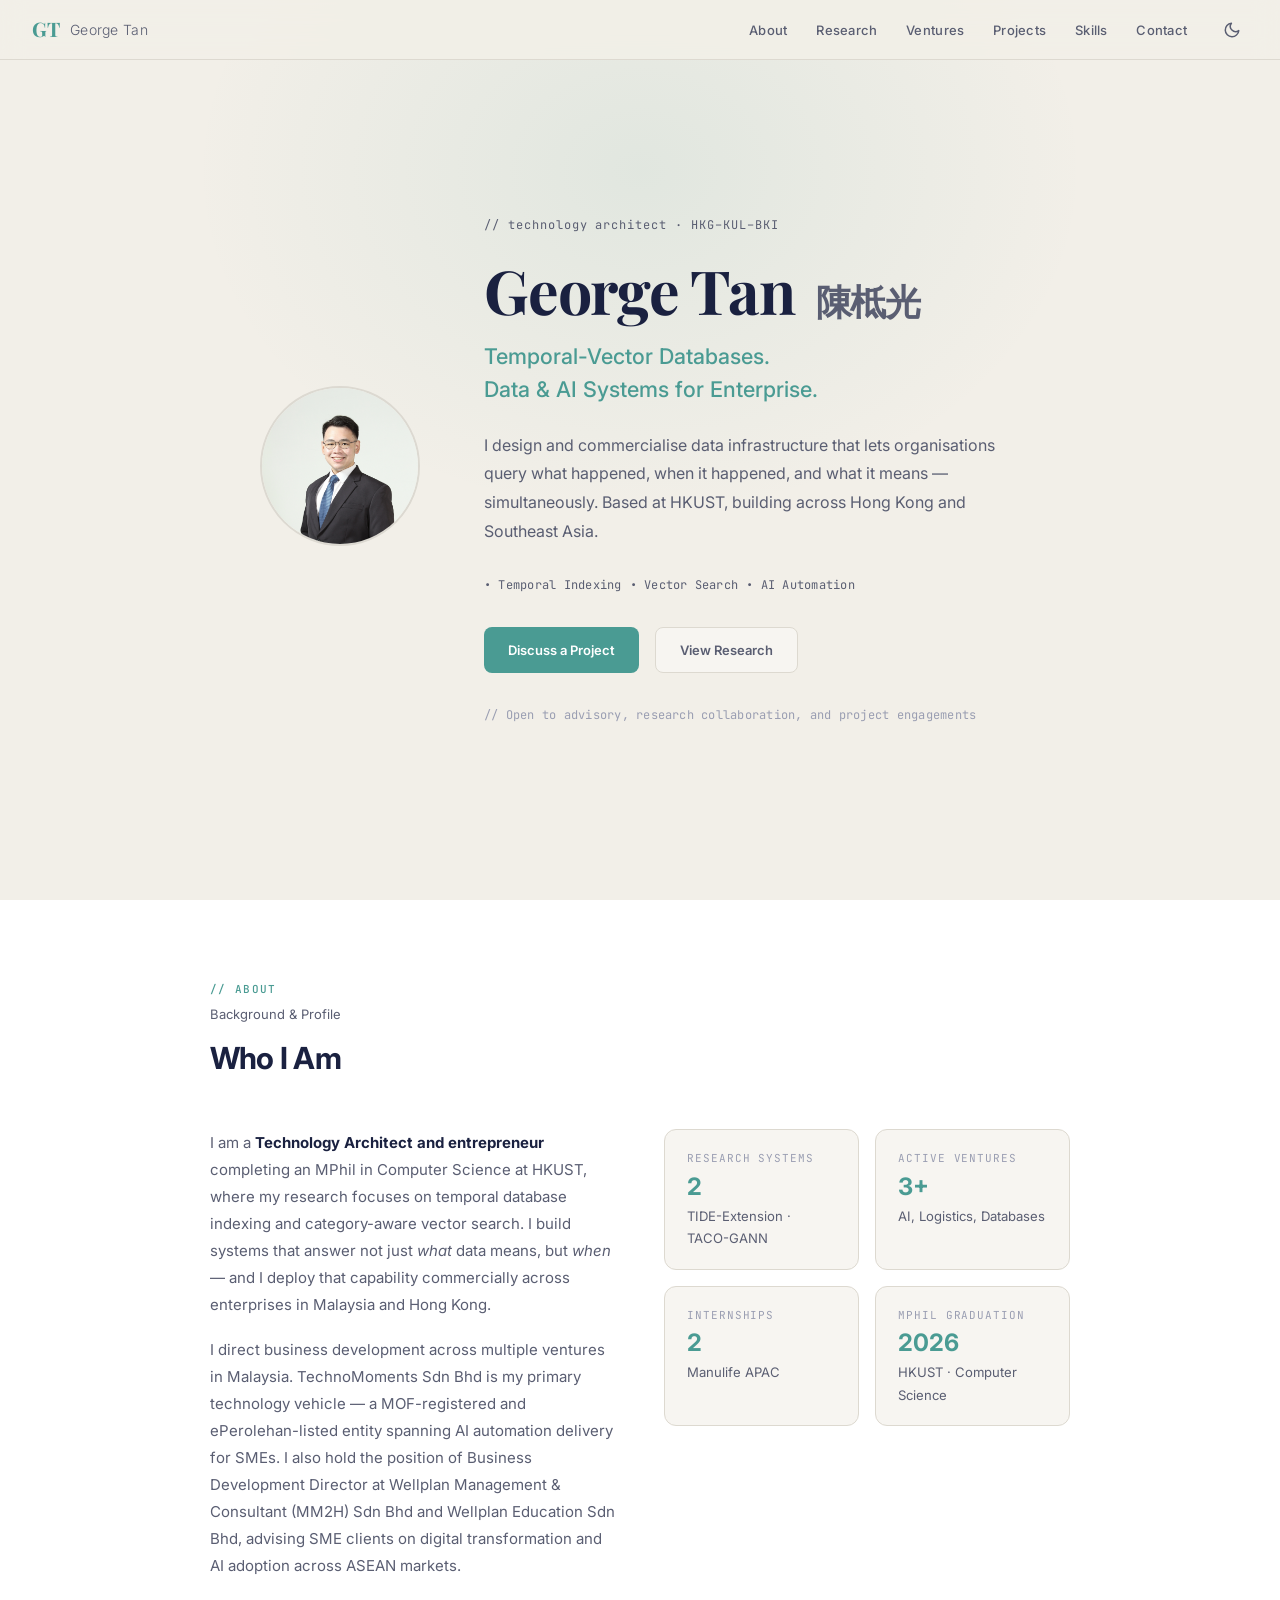
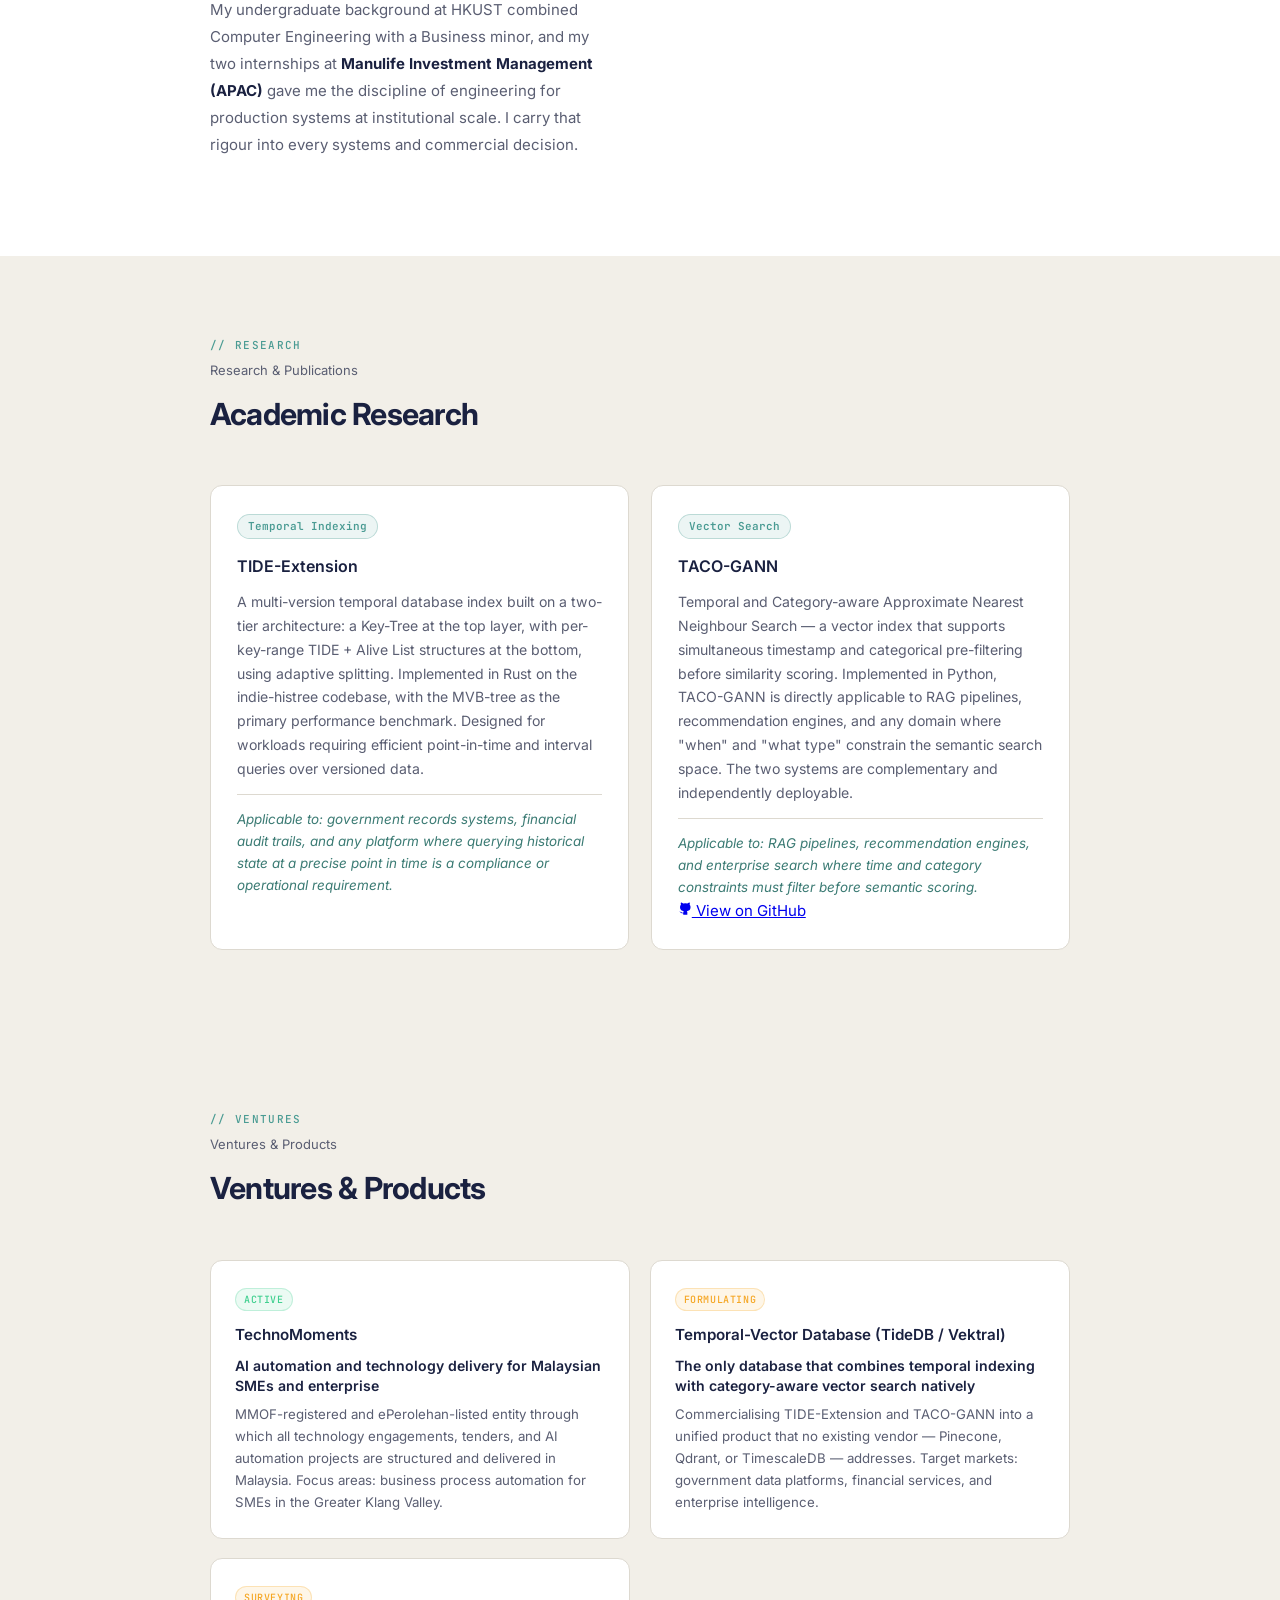
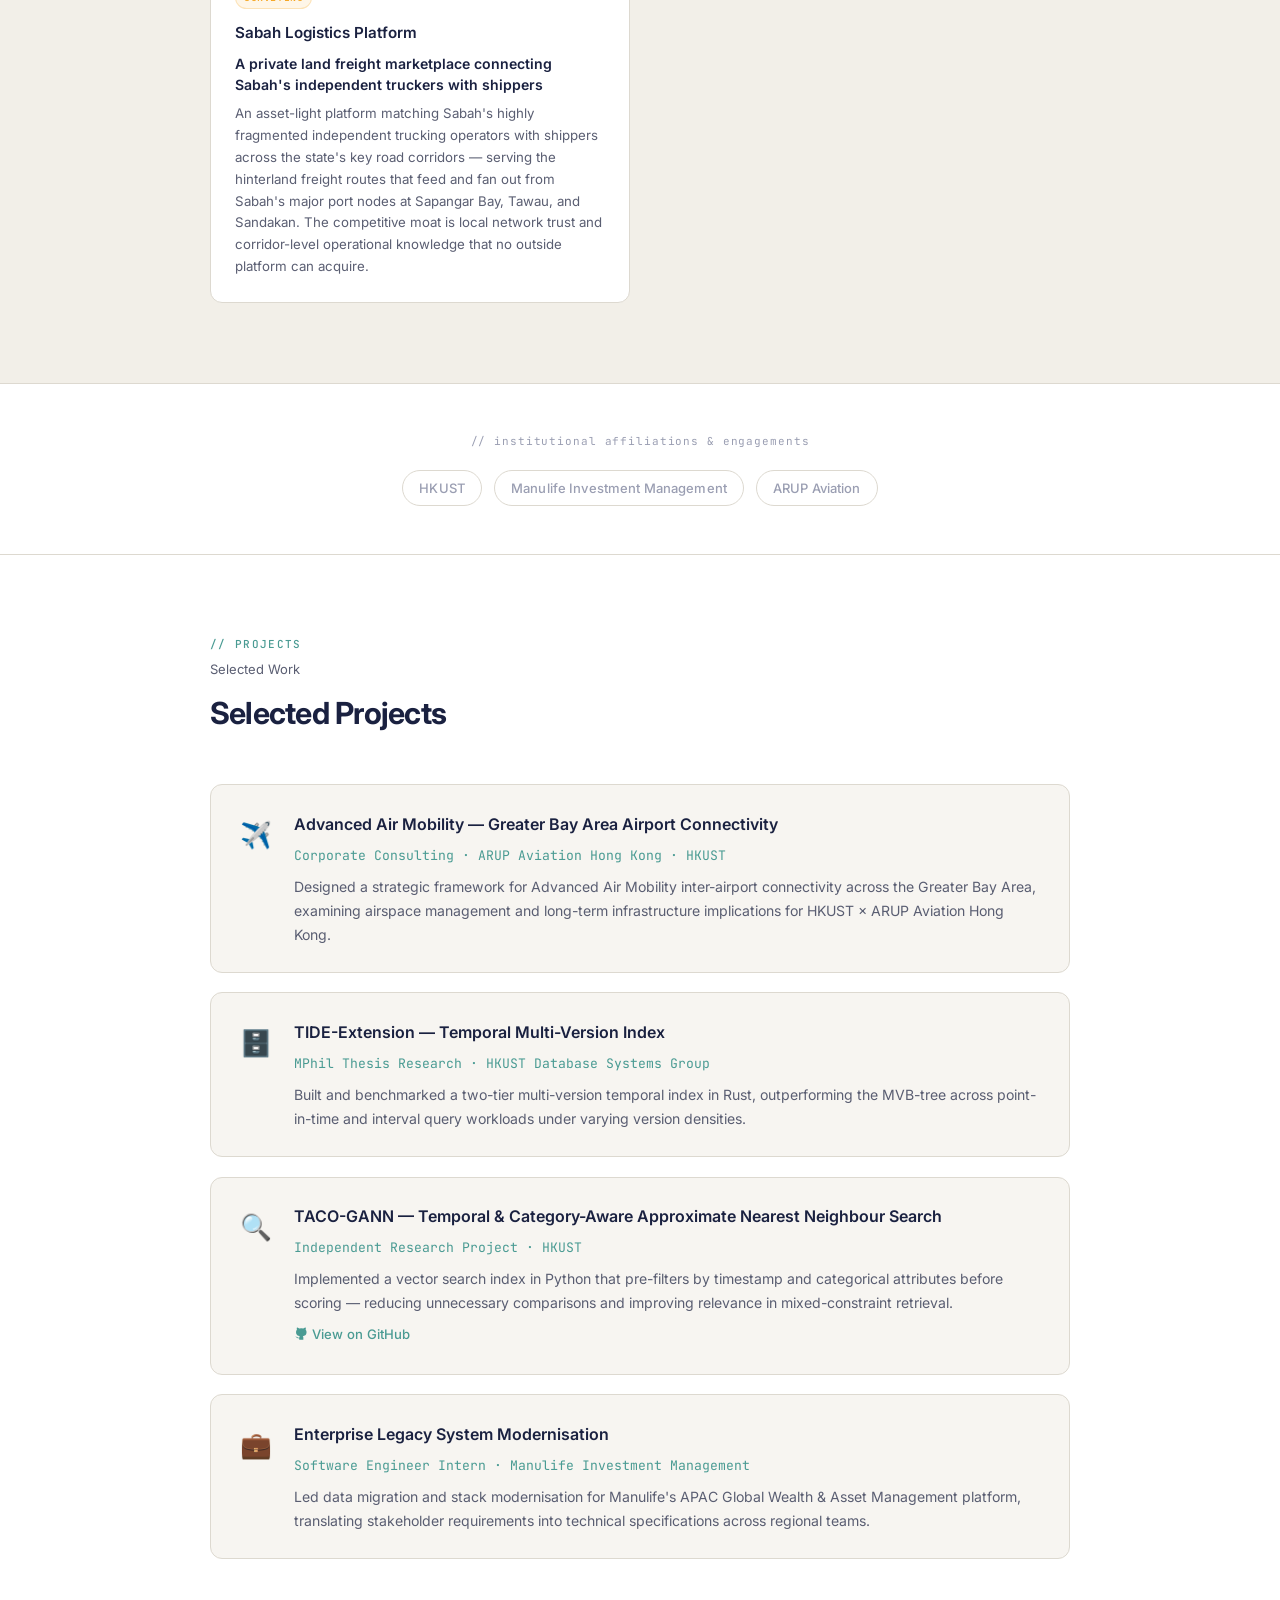
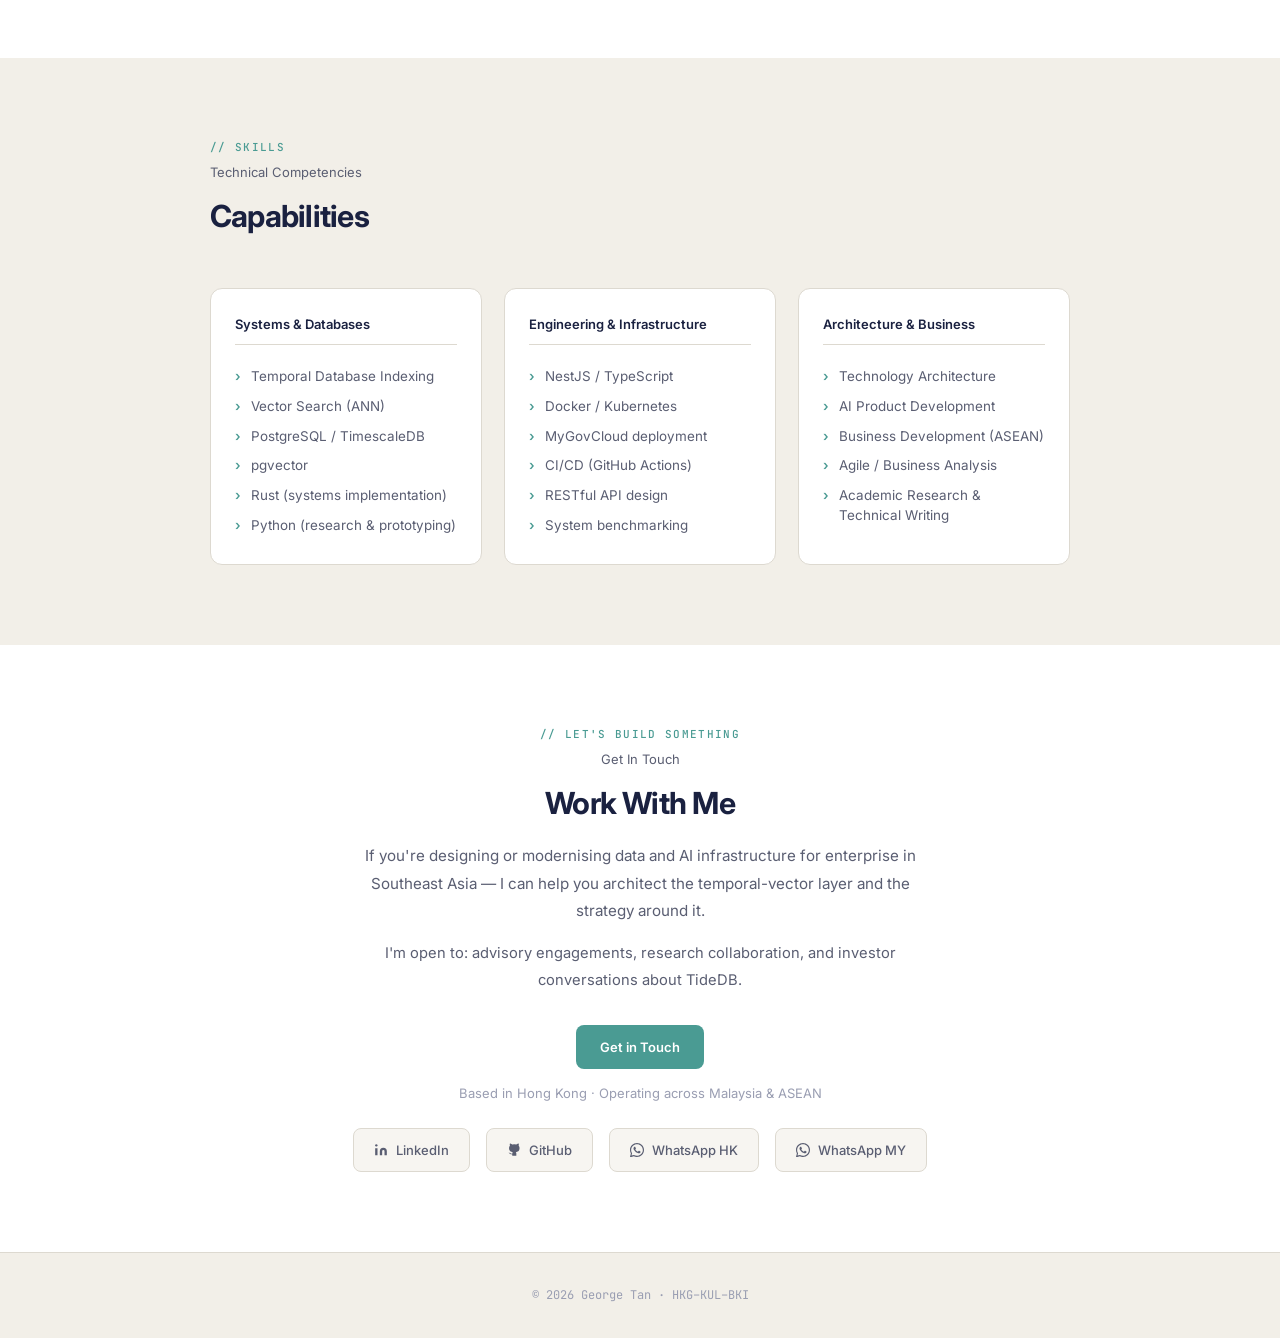
==== commit d36bde23: "Update hero section with additional name details and change portrait image path; remove legacy files" ====
--- a/index.html
+++ b/index.html
@@ -60,7 +60,11 @@
     <div class="hero-text">
       <div class="hero-location">// technology architect · HKG–KUL–BKI</div>
 
-      <h1>George Tan</h1>
+      <h1>George Tan 
+        <span style="font-size:0.6em; margin-left:0.5rem; color:var(--text-muted);">
+          陳柢光
+        </span>
+      </h1>
   
       <h2>Temporal-Vector Databases.<br>Data &amp; AI Systems for Enterprise.</h2>
   
@@ -85,7 +89,7 @@
       <div class="hero-availability">// Open to advisory, research collaboration, and project engagements</div>      
     </div>
     <div class="hero-portrait">
-      <img src="portrait.jpg" alt="George Tan" class="portrait"/>
+      <img src="rss/portrait.jpg" alt="George Tan" class="portrait"/>
     </div>
   </div>
 </section>
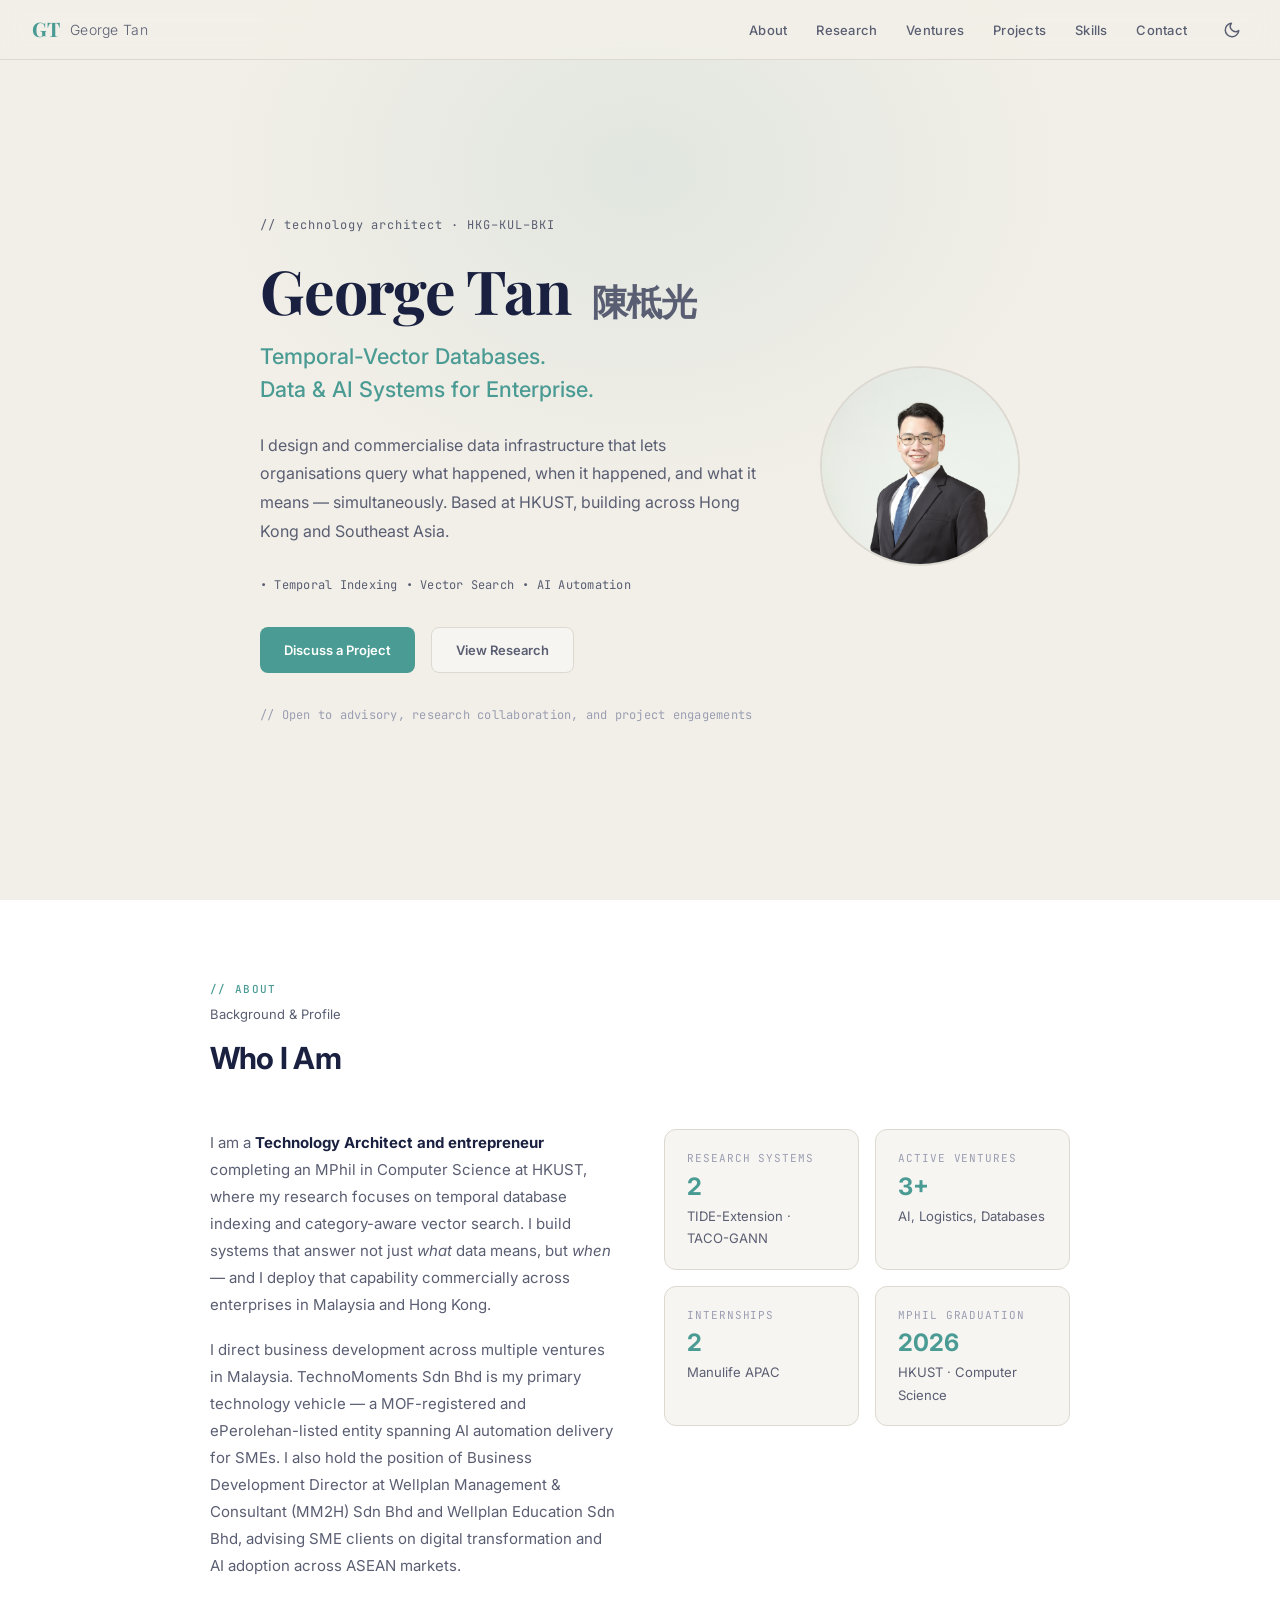
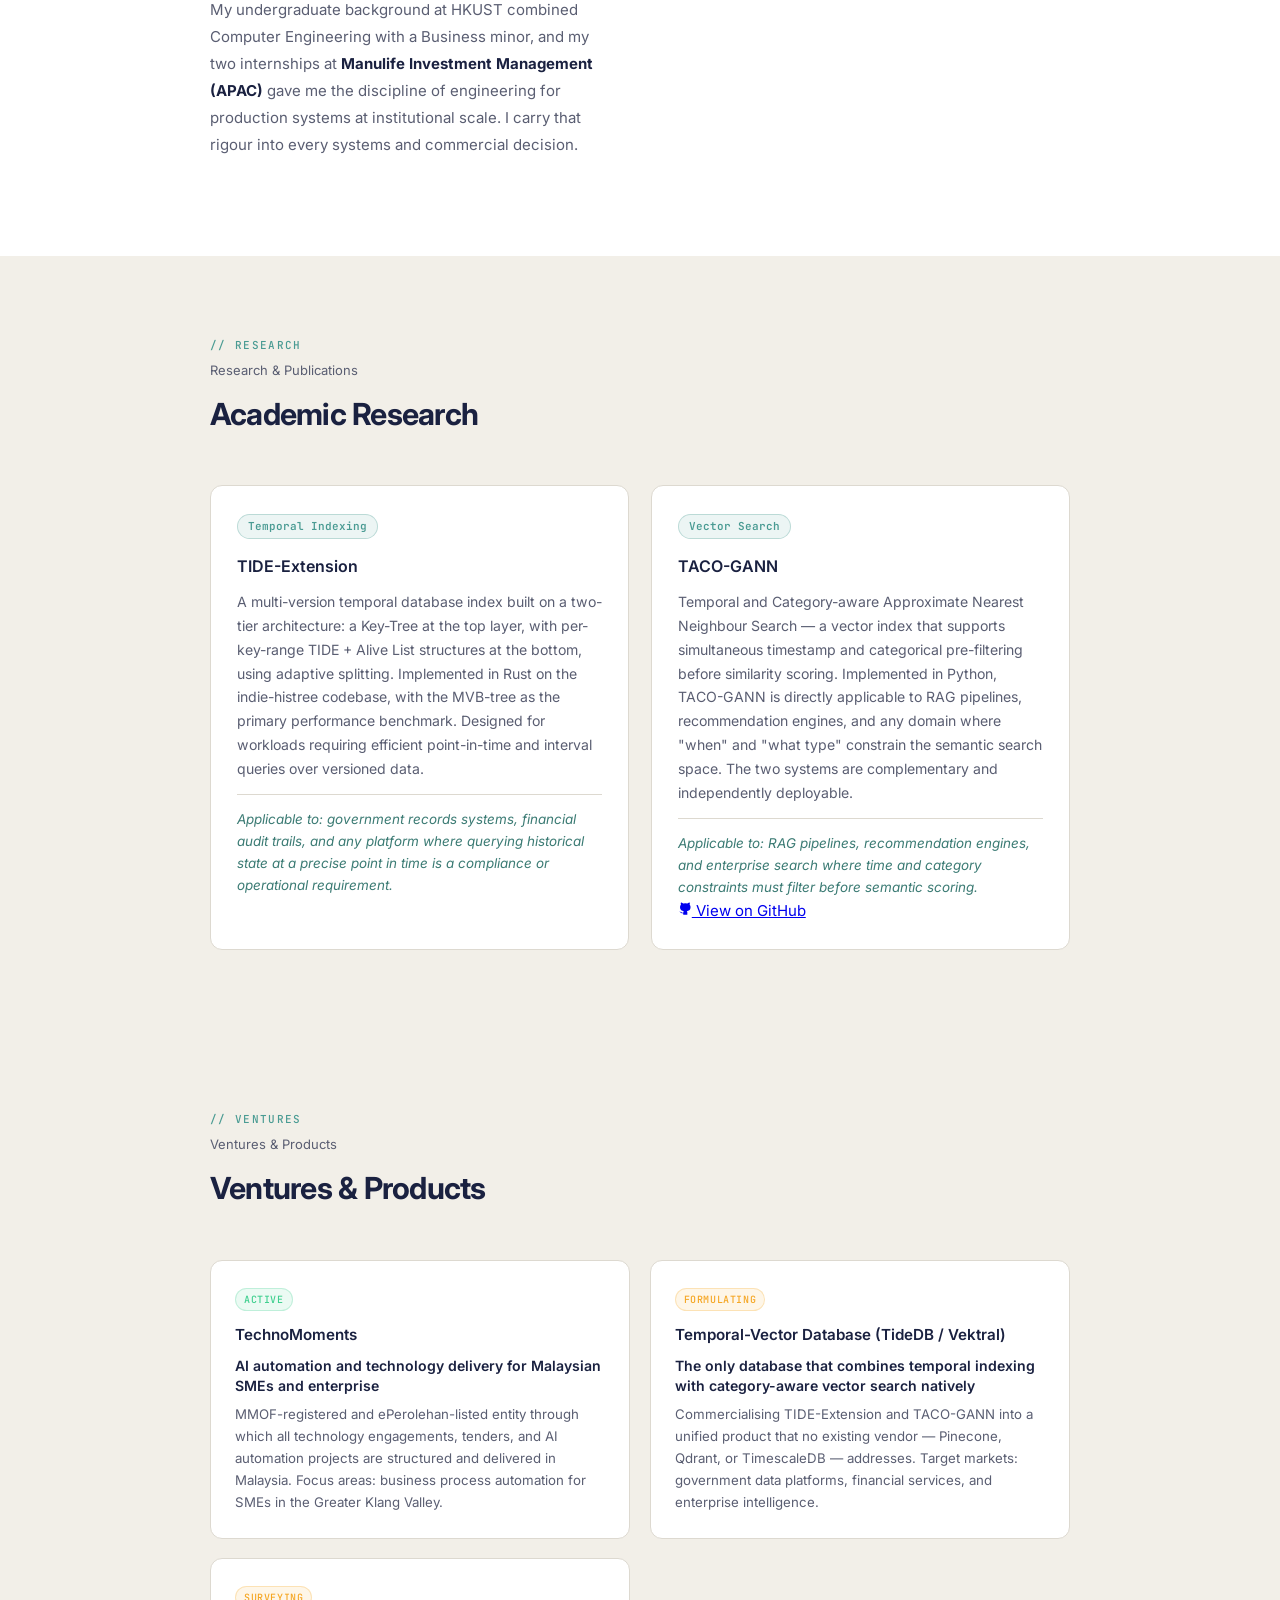
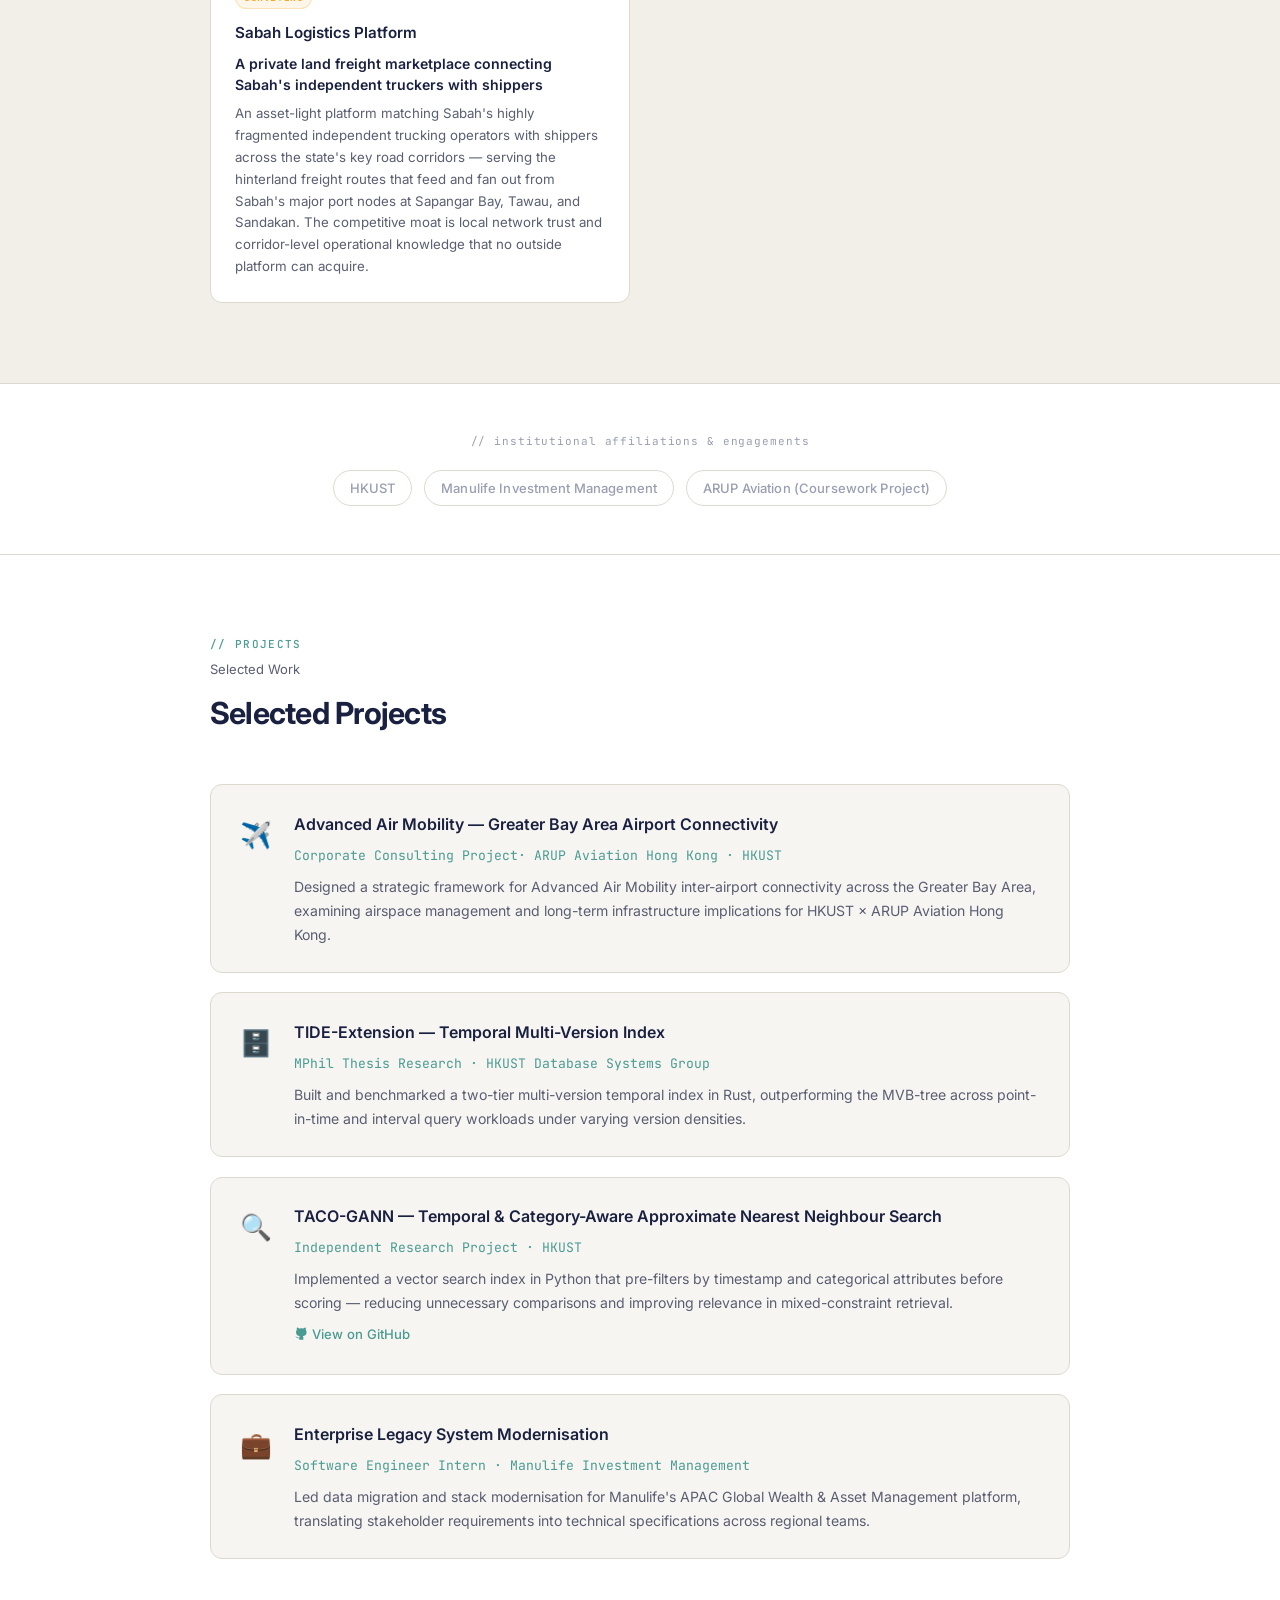
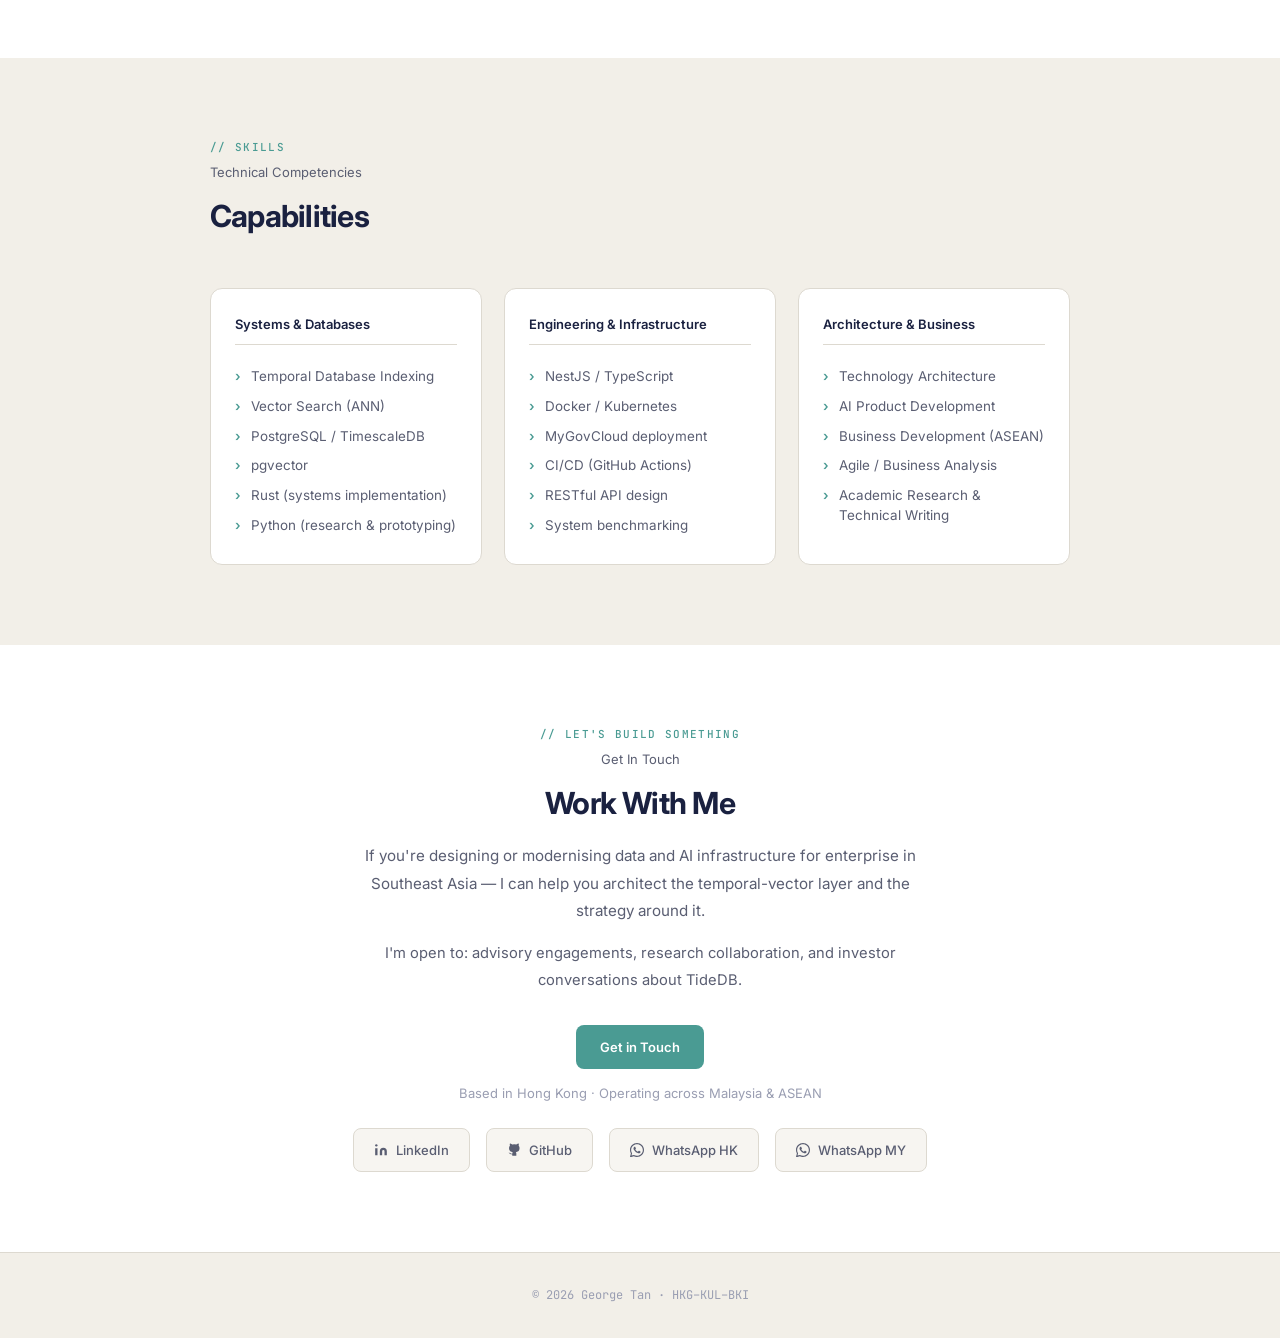
==== commit 395697fe: "Update hero section portrait size and adjust related styles; refine project descriptions for clarity" ====
--- a/index.html
+++ b/index.html
@@ -57,6 +57,9 @@
      ═══════════════════════════════════════════════════════ -->
 <section class="hero">
   <div class="hero-inner">
+    <div class="hero-portrait">
+      <img src="rss/portrait.jpg" alt="George Tan" class="portrait"/>
+    </div>
     <div class="hero-text">
       <div class="hero-location">// technology architect · HKG–KUL–BKI</div>
 
@@ -87,9 +90,6 @@
       </div>
   
       <div class="hero-availability">// Open to advisory, research collaboration, and project engagements</div>      
-    </div>
-    <div class="hero-portrait">
-      <img src="rss/portrait.jpg" alt="George Tan" class="portrait"/>
     </div>
   </div>
 </section>
@@ -231,7 +231,7 @@
     <div class="trust-pills">
       <span class="trust-pill">HKUST</span>
       <span class="trust-pill">Manulife Investment Management</span>
-      <span class="trust-pill">ARUP Aviation</span>
+      <span class="trust-pill">ARUP Aviation (Coursework Project)</span>
     </div>
   </div>
 </div>
@@ -249,7 +249,7 @@
       <div class="project-icon">✈️</div>
       <div>
         <h3>Advanced Air Mobility — Greater Bay Area Airport Connectivity</h3>
-        <div class="sub">Corporate Consulting · ARUP Aviation Hong Kong · HKUST</div>
+        <div class="sub">Corporate Consulting Project· ARUP Aviation Hong Kong · HKUST</div>
         <p>
           Designed a strategic framework for Advanced Air Mobility inter-airport connectivity across the Greater Bay Area, examining airspace management and long-term infrastructure implications for HKUST × ARUP Aviation Hong Kong.
         </p>
--- a/css/style.css
+++ b/css/style.css
@@ -168,9 +168,10 @@
   flex-direction: row-reverse;  /* photo on right */
 }
 .hero-text { flex: 1; }
+
 .hero-portrait { flex-shrink: 0; }
 .portrait {
-  width: 160px; height: 160px;
+  width: 200px; height: 200px;
   border-radius: 50%;
   object-fit: cover;
   border: 2px solid var(--border);
@@ -179,8 +180,9 @@
 
 @media (max-width: 768px) {
   .hero-inner { flex-direction: column; }
-  .portrait { width: 100px; height: 100px; }
-}
+  .portrait { width: 150px; height: 150px; }
+}
+
 .hero-location {
   font-family: 'JetBrains Mono', monospace;
   font-size: 12px;
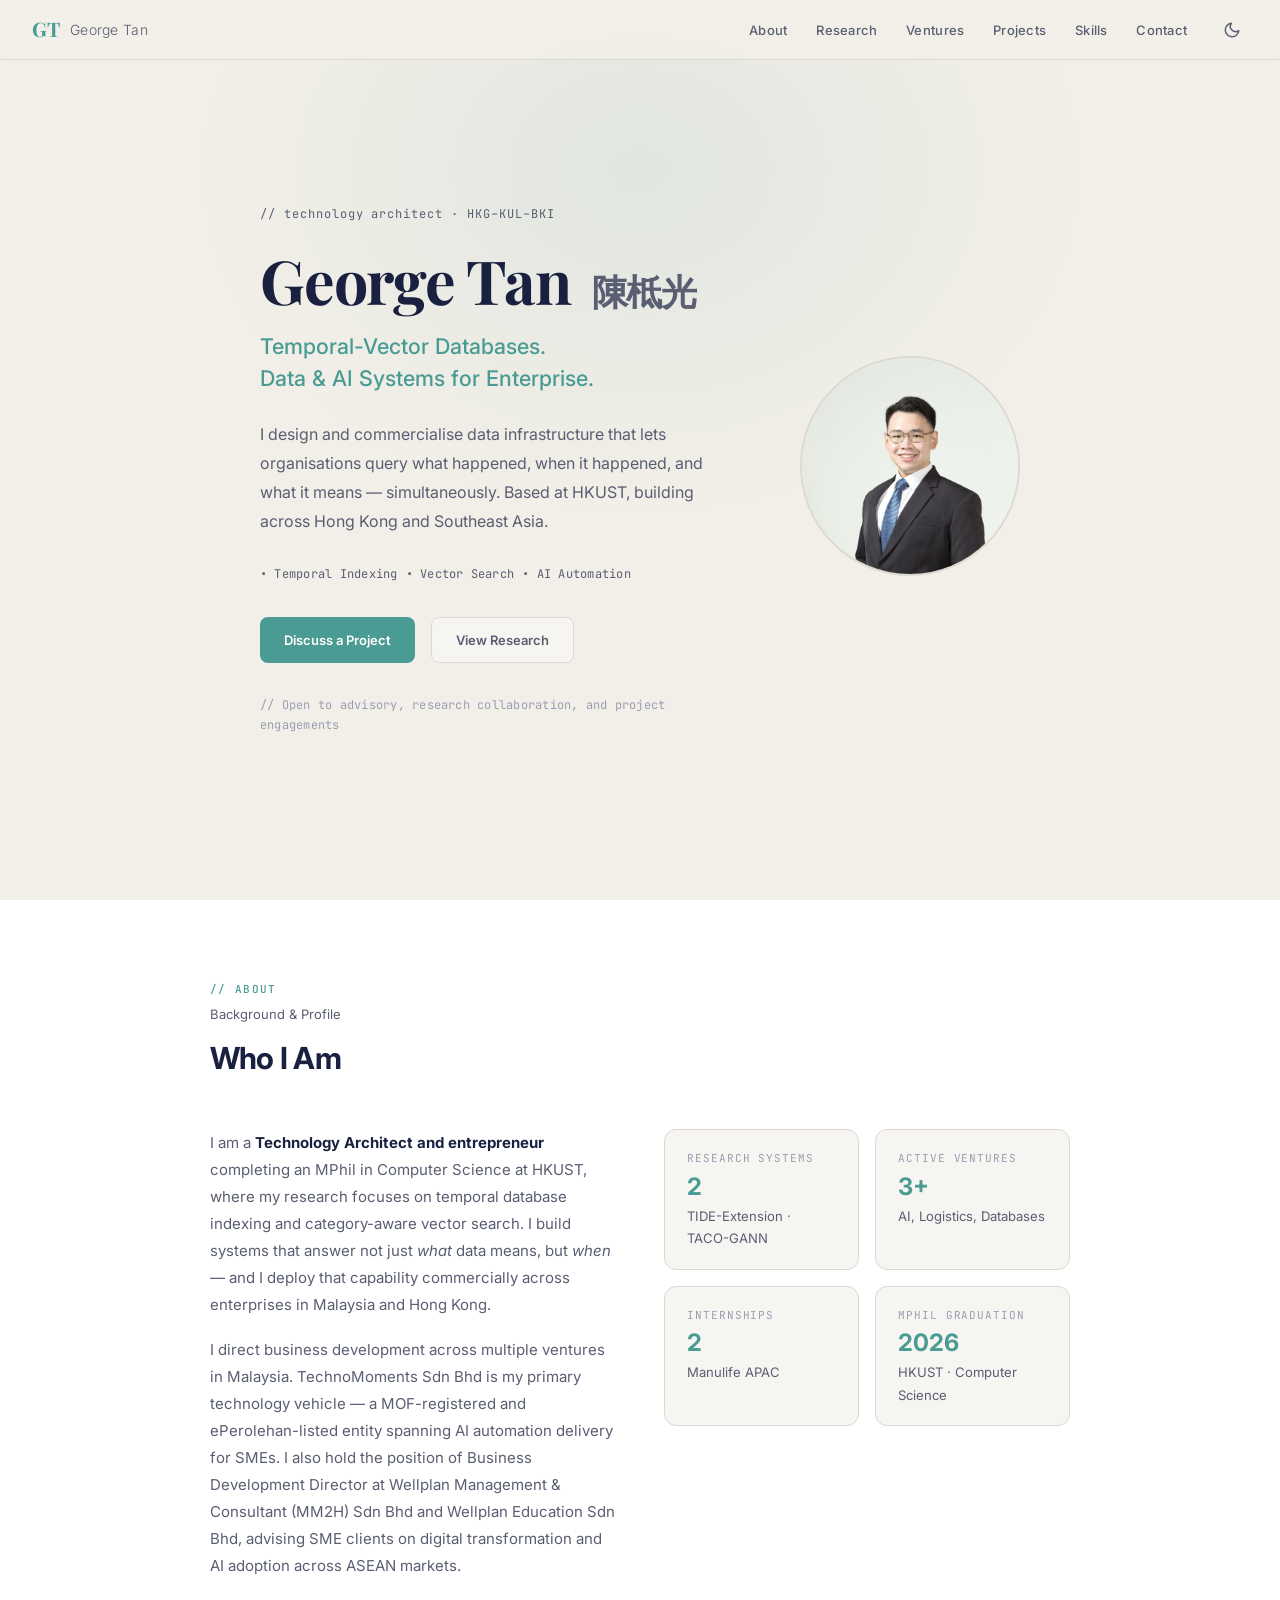
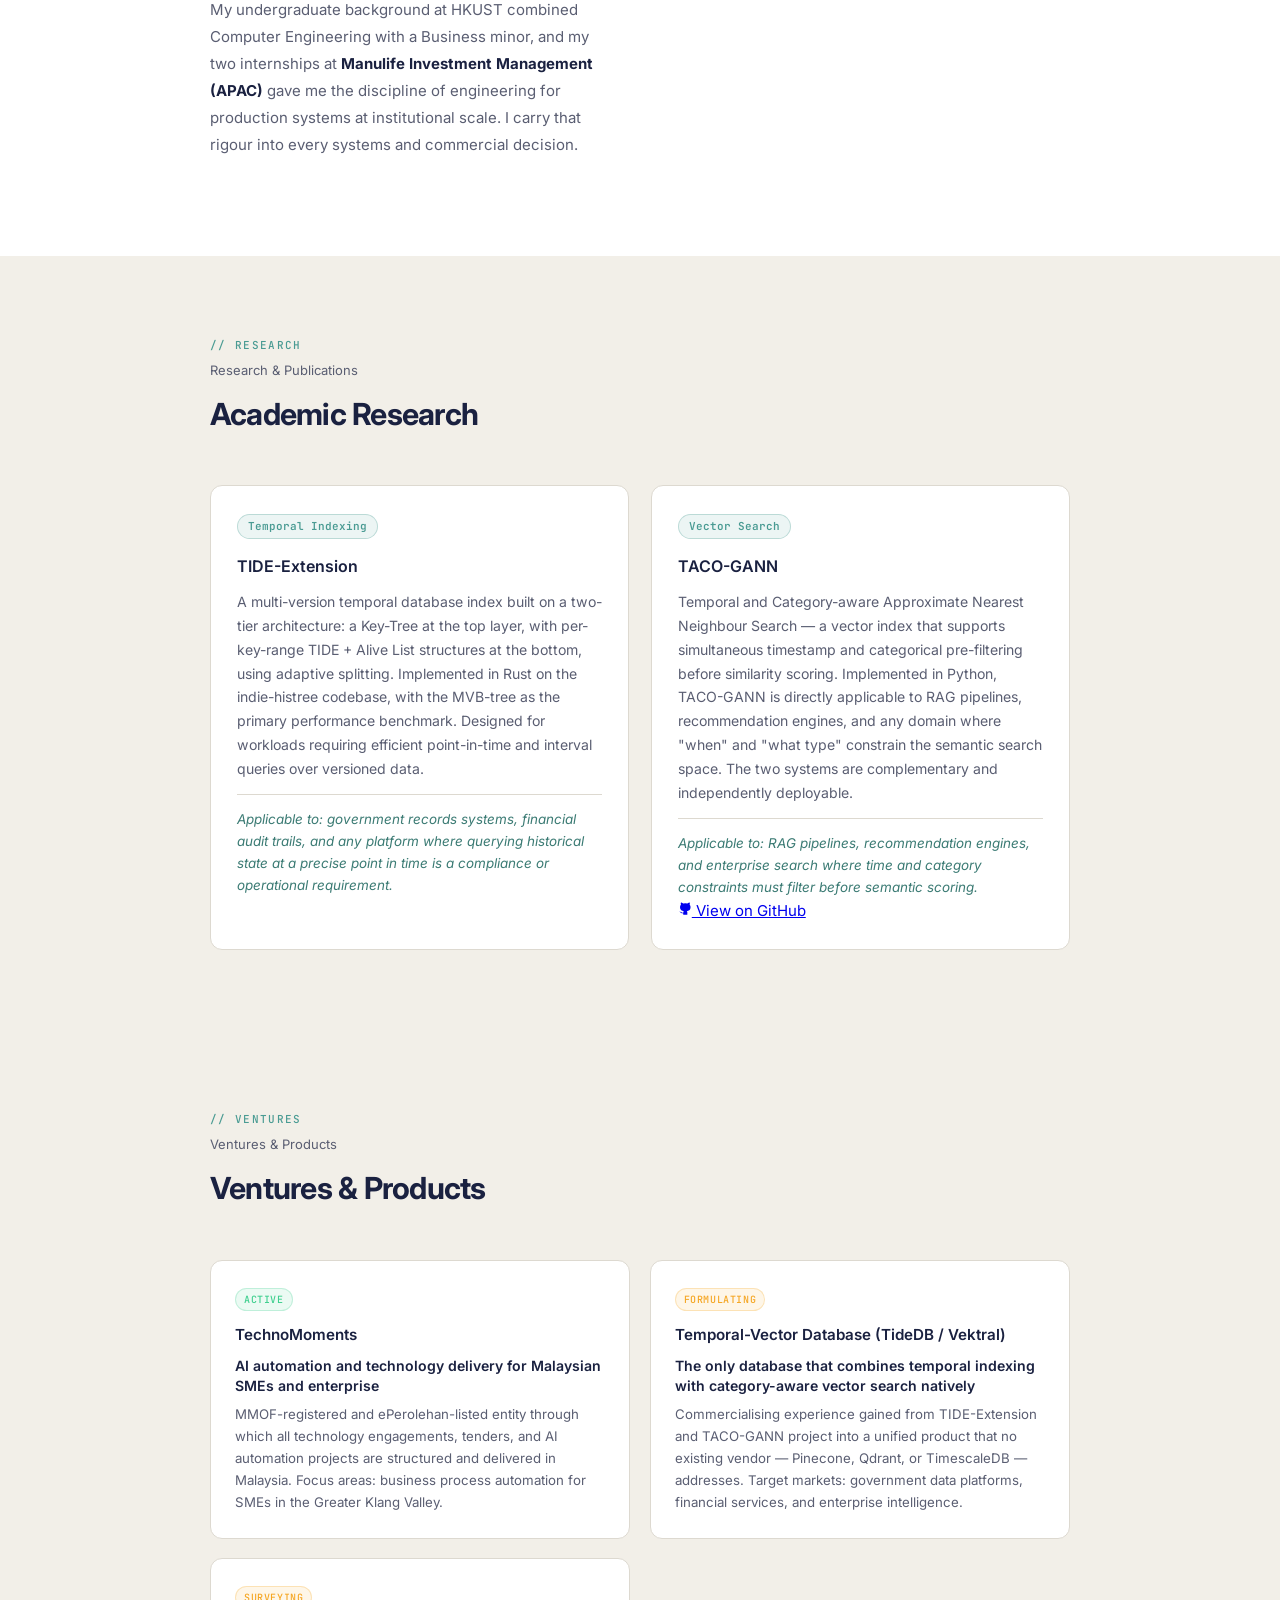
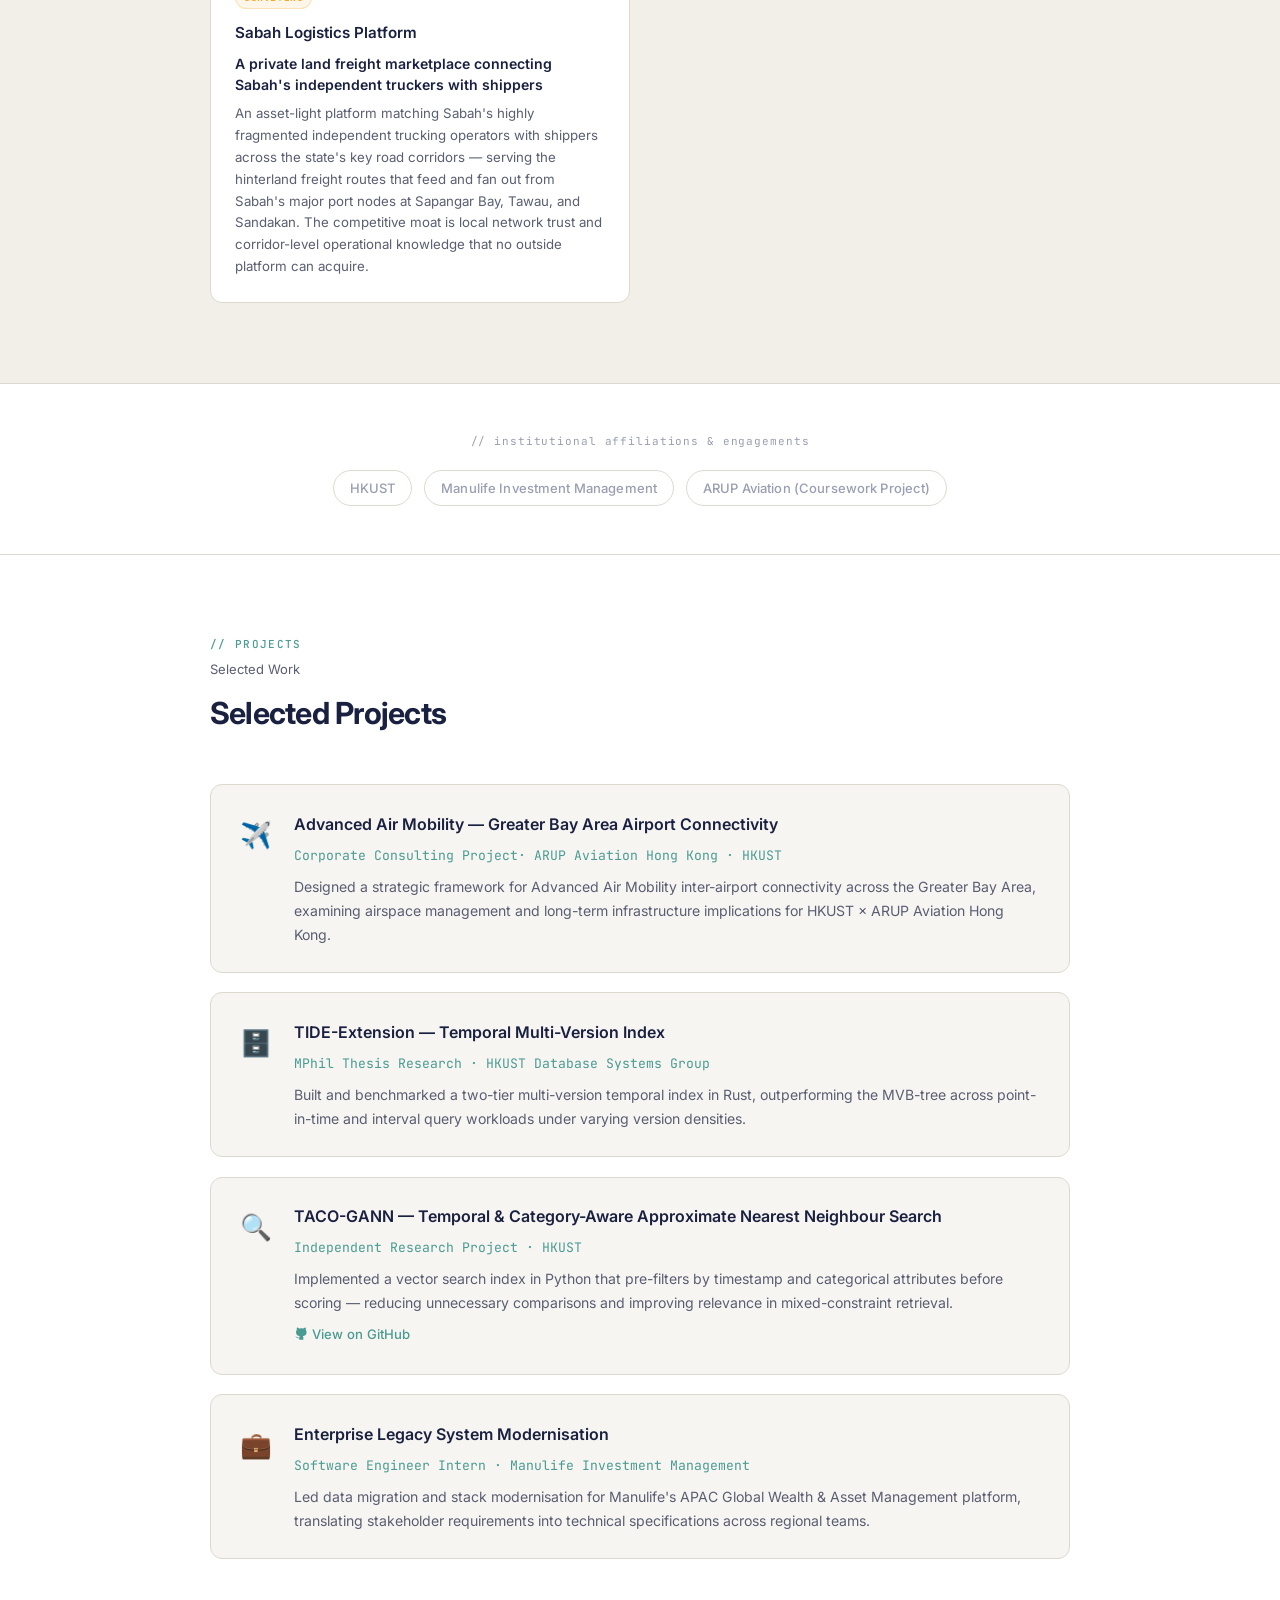
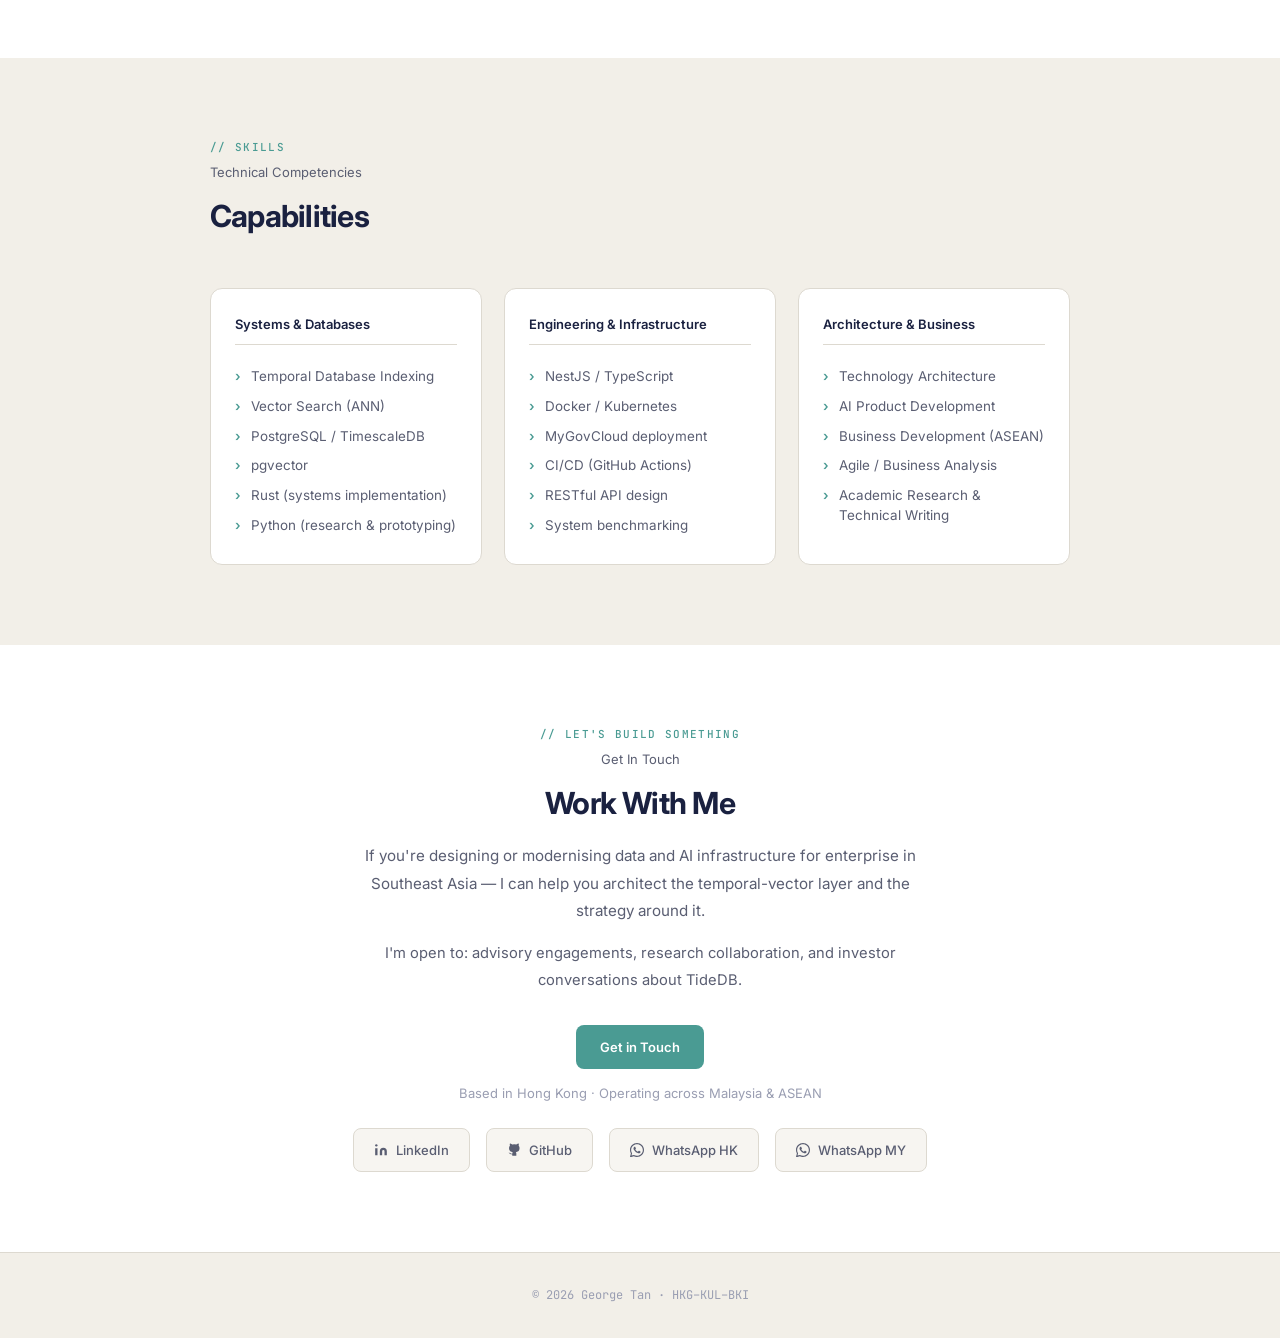
==== commit fce56476: "Refine project description for clarity and accuracy" ====
--- a/index.html
+++ b/index.html
@@ -208,7 +208,7 @@
         <span class="status-badge planning">Formulating</span>
         <h3>Temporal-Vector Database (TideDB / Vektral)</h3>
         <p class="headline">The only database that combines temporal indexing with category-aware vector search natively</p>
-        <p>Commercialising TIDE-Extension and TACO-GANN into a unified product that no existing vendor — Pinecone, Qdrant, or TimescaleDB — addresses. Target markets: government data platforms, financial services, and enterprise intelligence.</p>
+        <p>Commercialising experience gained from TIDE-Extension and TACO-GANN project into a unified product that no existing vendor — Pinecone, Qdrant, or TimescaleDB — addresses. Target markets: government data platforms, financial services, and enterprise intelligence.</p>
       </div>
 
       <div class="venture-card">
--- a/css/style.css
+++ b/css/style.css
@@ -171,7 +171,7 @@
 
 .hero-portrait { flex-shrink: 0; }
 .portrait {
-  width: 200px; height: 200px;
+  width: 220px; height: 220px;
   border-radius: 50%;
   object-fit: cover;
   border: 2px solid var(--border);
@@ -180,7 +180,7 @@
 
 @media (max-width: 768px) {
   .hero-inner { flex-direction: column; }
-  .portrait { width: 150px; height: 150px; }
+  .portrait { width: 170px; height: 170px; }
 }
 
 .hero-location {
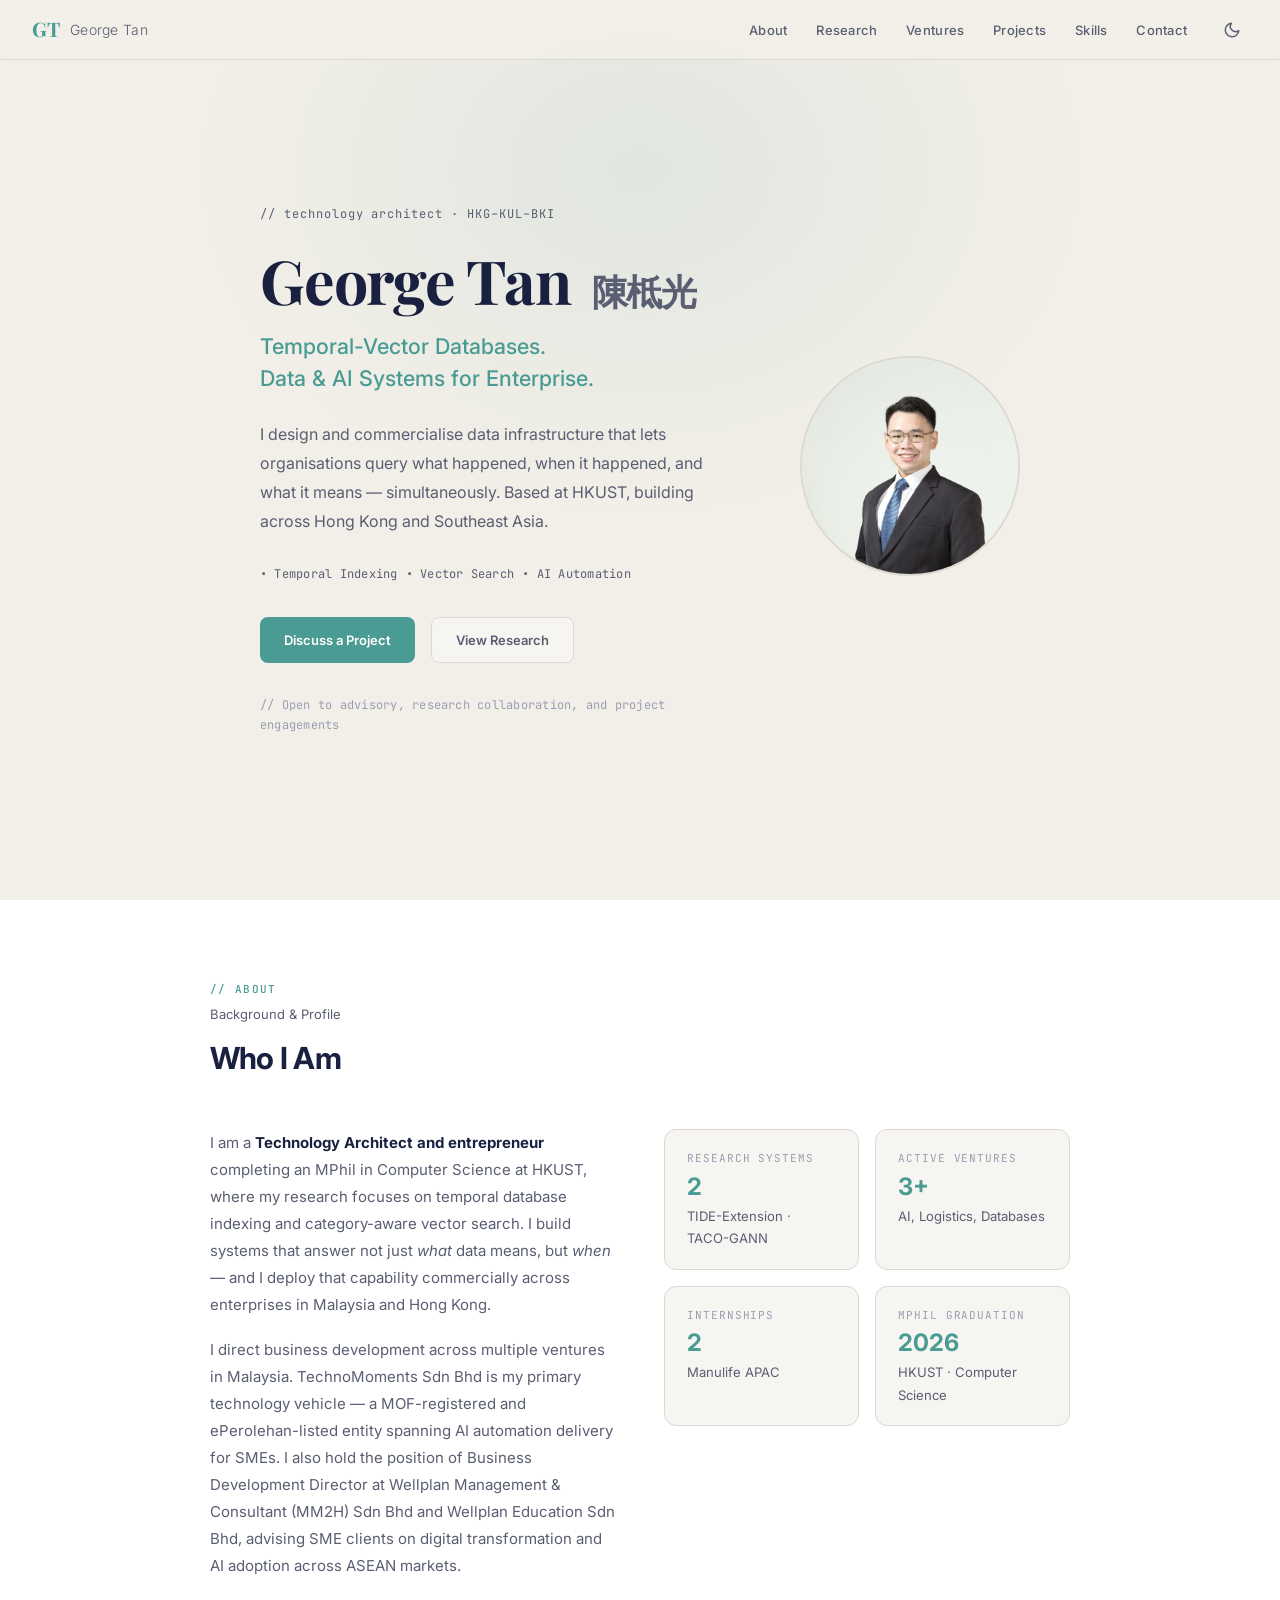
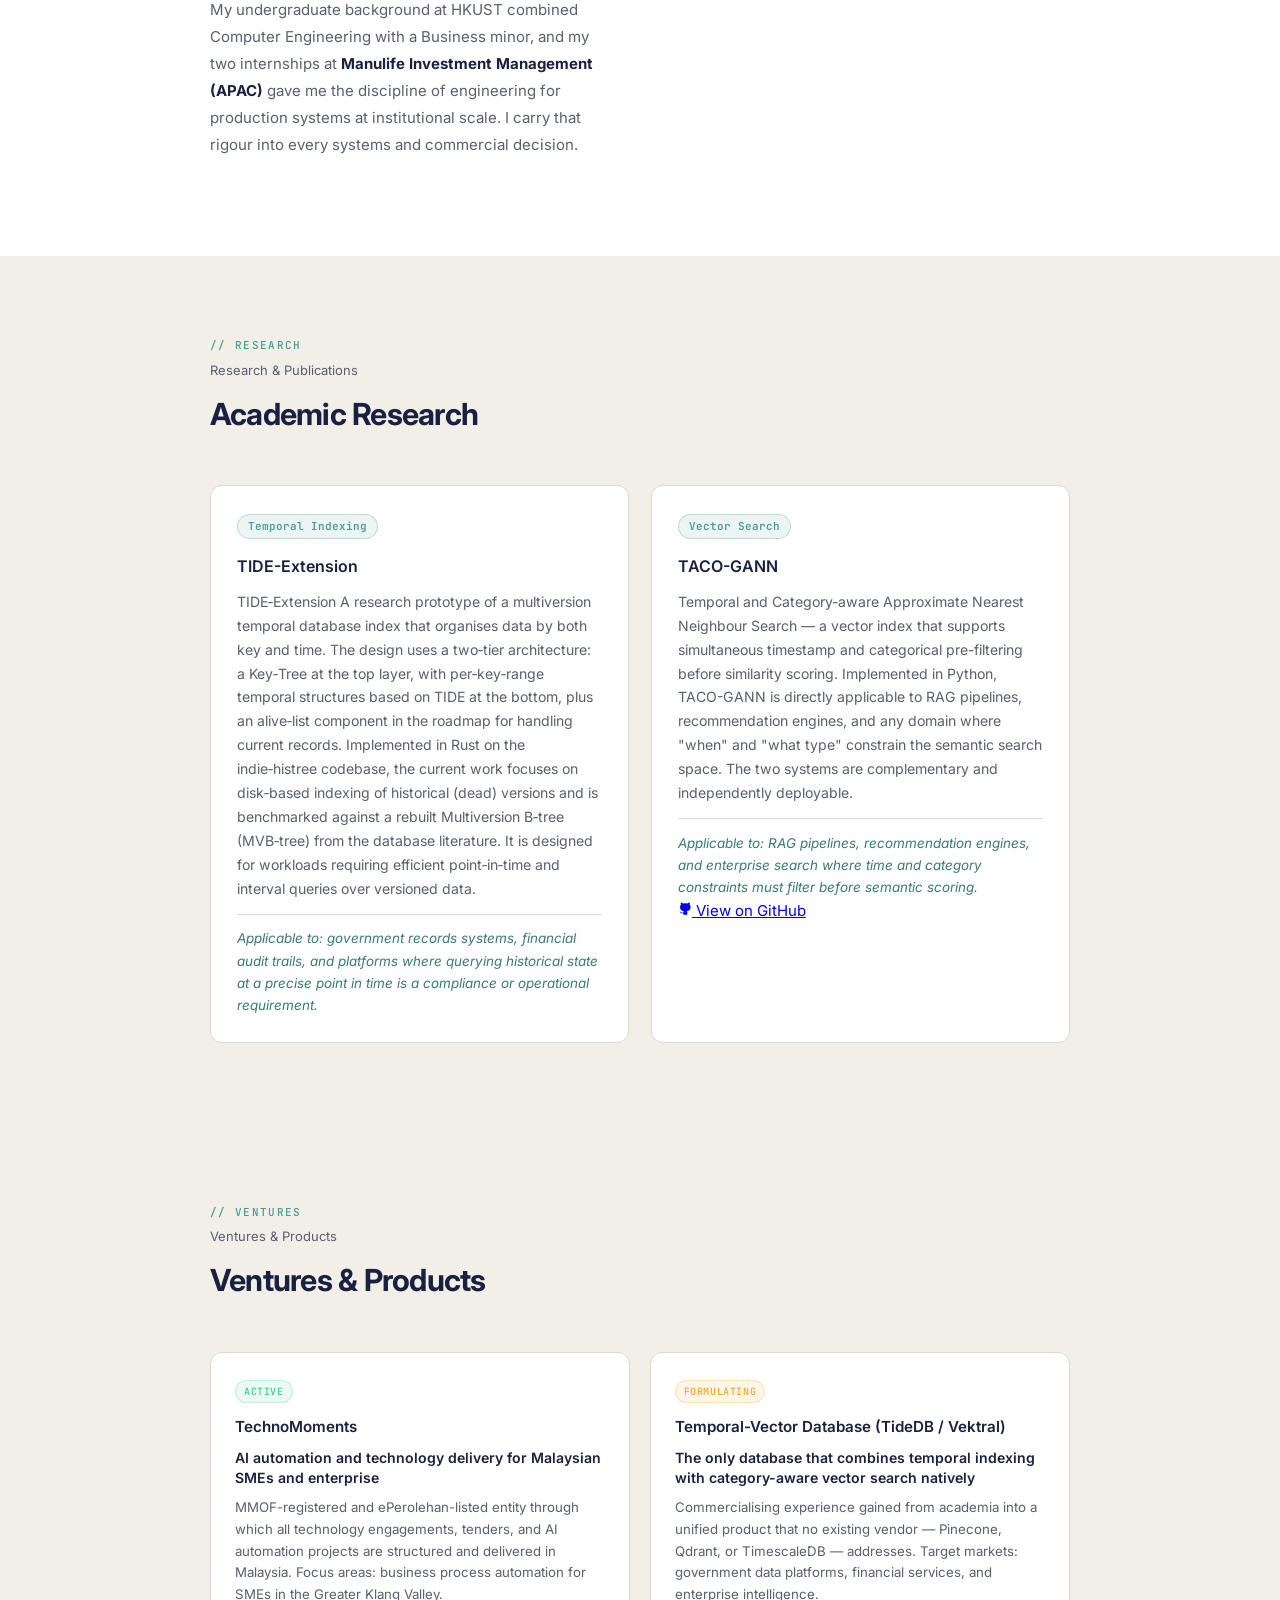
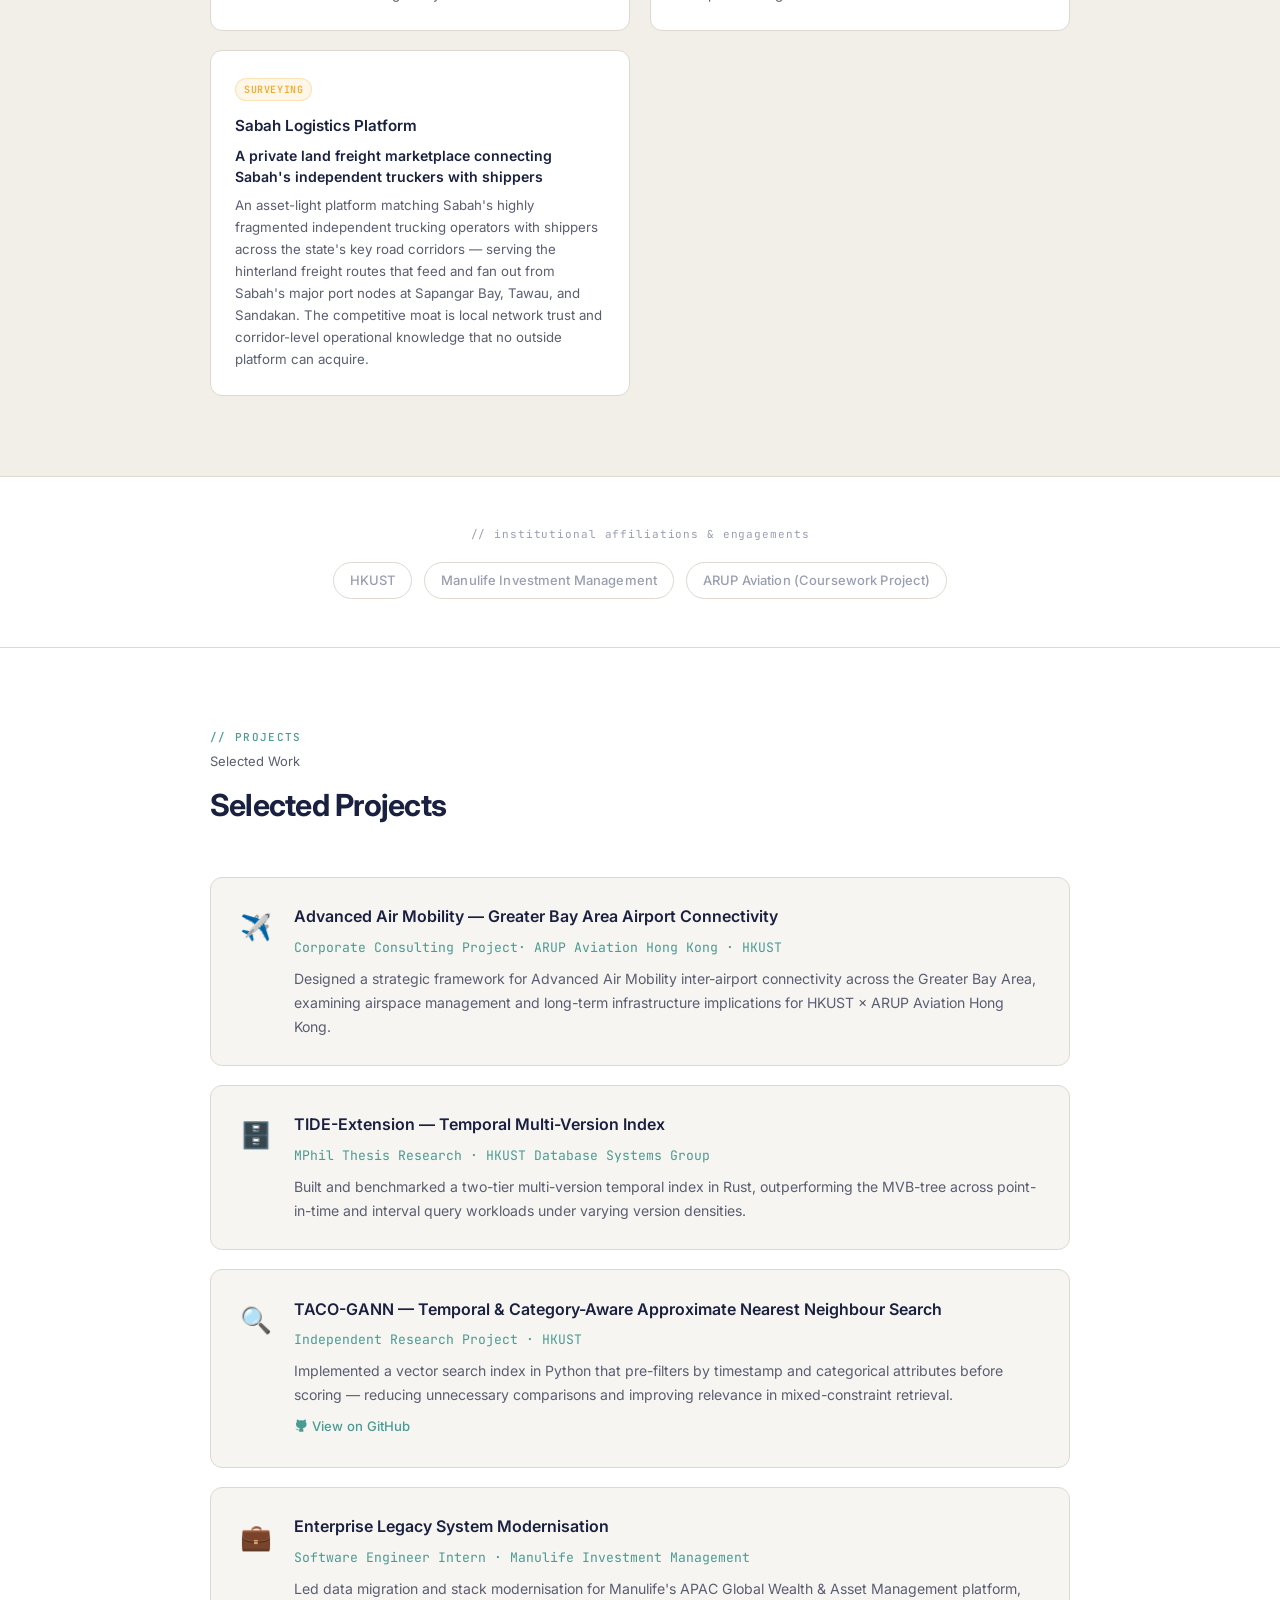
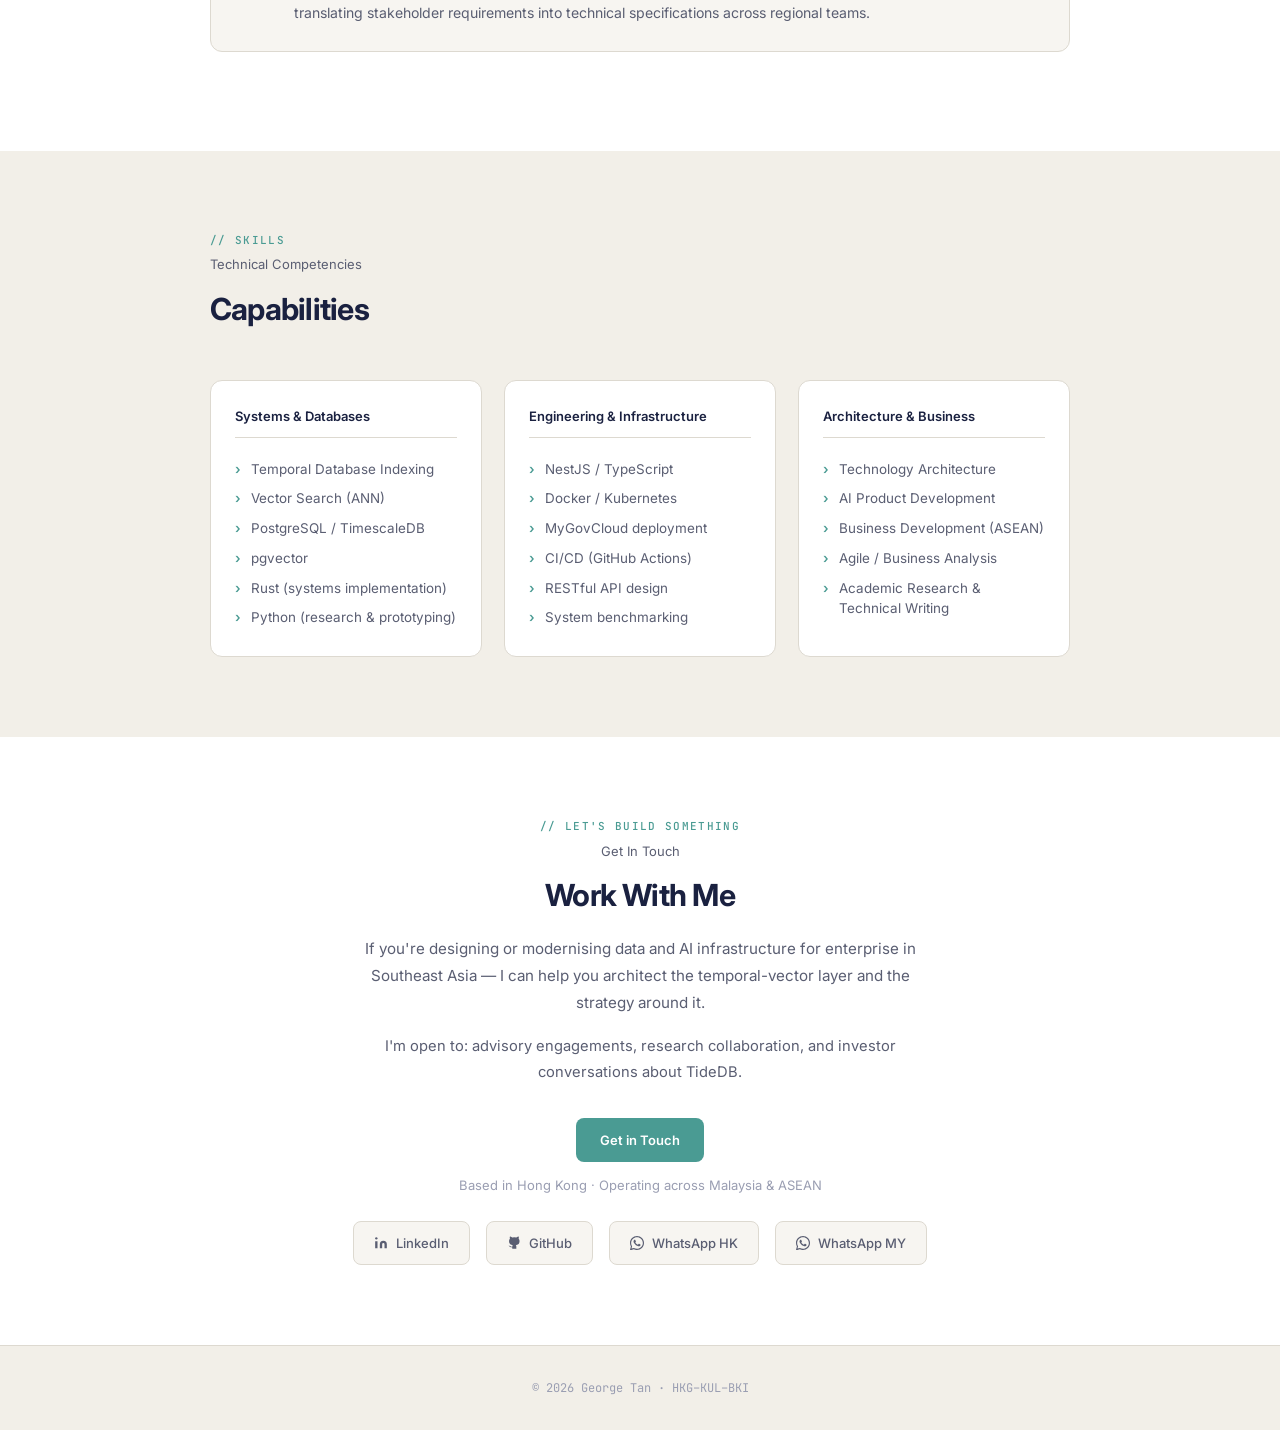
==== commit da54b0a6: "Refine project descriptions for clarity and detail; update applicability context" ====
--- a/index.html
+++ b/index.html
@@ -153,15 +153,14 @@
         <span class="tag">Temporal Indexing</span>
         <h3>TIDE-Extension</h3>
         <p>
-          A multi-version temporal database index built on a two-tier architecture:
-          a Key-Tree at the top layer, with per-key-range TIDE + Alive List structures
-          at the bottom, using adaptive splitting. Implemented in Rust on the
-          indie-histree codebase, with the MVB-tree as the primary performance
-          benchmark. Designed for workloads requiring efficient point-in-time and
-          interval queries over versioned data.
+          TIDE‑Extension
+          A research prototype of a multiversion temporal database index that organises data by both key and time. 
+          The design uses a two‑tier architecture: a Key‑Tree at the top layer, with per‑key‑range temporal structures based on TIDE at the bottom, plus an alive‑list component in the roadmap for handling current records. 
+          Implemented in Rust on the indie‑histree codebase, the current work focuses on disk‑based indexing of historical (dead) versions and is benchmarked against a rebuilt Multiversion B‑tree (MVB‑tree) from the database literature. 
+          It is designed for workloads requiring efficient point‑in‑time and interval queries over versioned data.
         </p>
         <p class="why-it-matters">
-          Applicable to: government records systems, financial audit trails, and any platform where querying historical state at a precise point in time is a compliance or operational requirement.
+          Applicable to: government records systems, financial audit trails, and platforms where querying historical state at a precise point in time is a compliance or operational requirement.
         </p>
       </div>
       <div class="research-card">
@@ -208,7 +207,7 @@
         <span class="status-badge planning">Formulating</span>
         <h3>Temporal-Vector Database (TideDB / Vektral)</h3>
         <p class="headline">The only database that combines temporal indexing with category-aware vector search natively</p>
-        <p>Commercialising experience gained from TIDE-Extension and TACO-GANN project into a unified product that no existing vendor — Pinecone, Qdrant, or TimescaleDB — addresses. Target markets: government data platforms, financial services, and enterprise intelligence.</p>
+        <p>Commercialising experience gained from academia into a unified product that no existing vendor — Pinecone, Qdrant, or TimescaleDB — addresses. Target markets: government data platforms, financial services, and enterprise intelligence.</p>
       </div>
 
       <div class="venture-card">
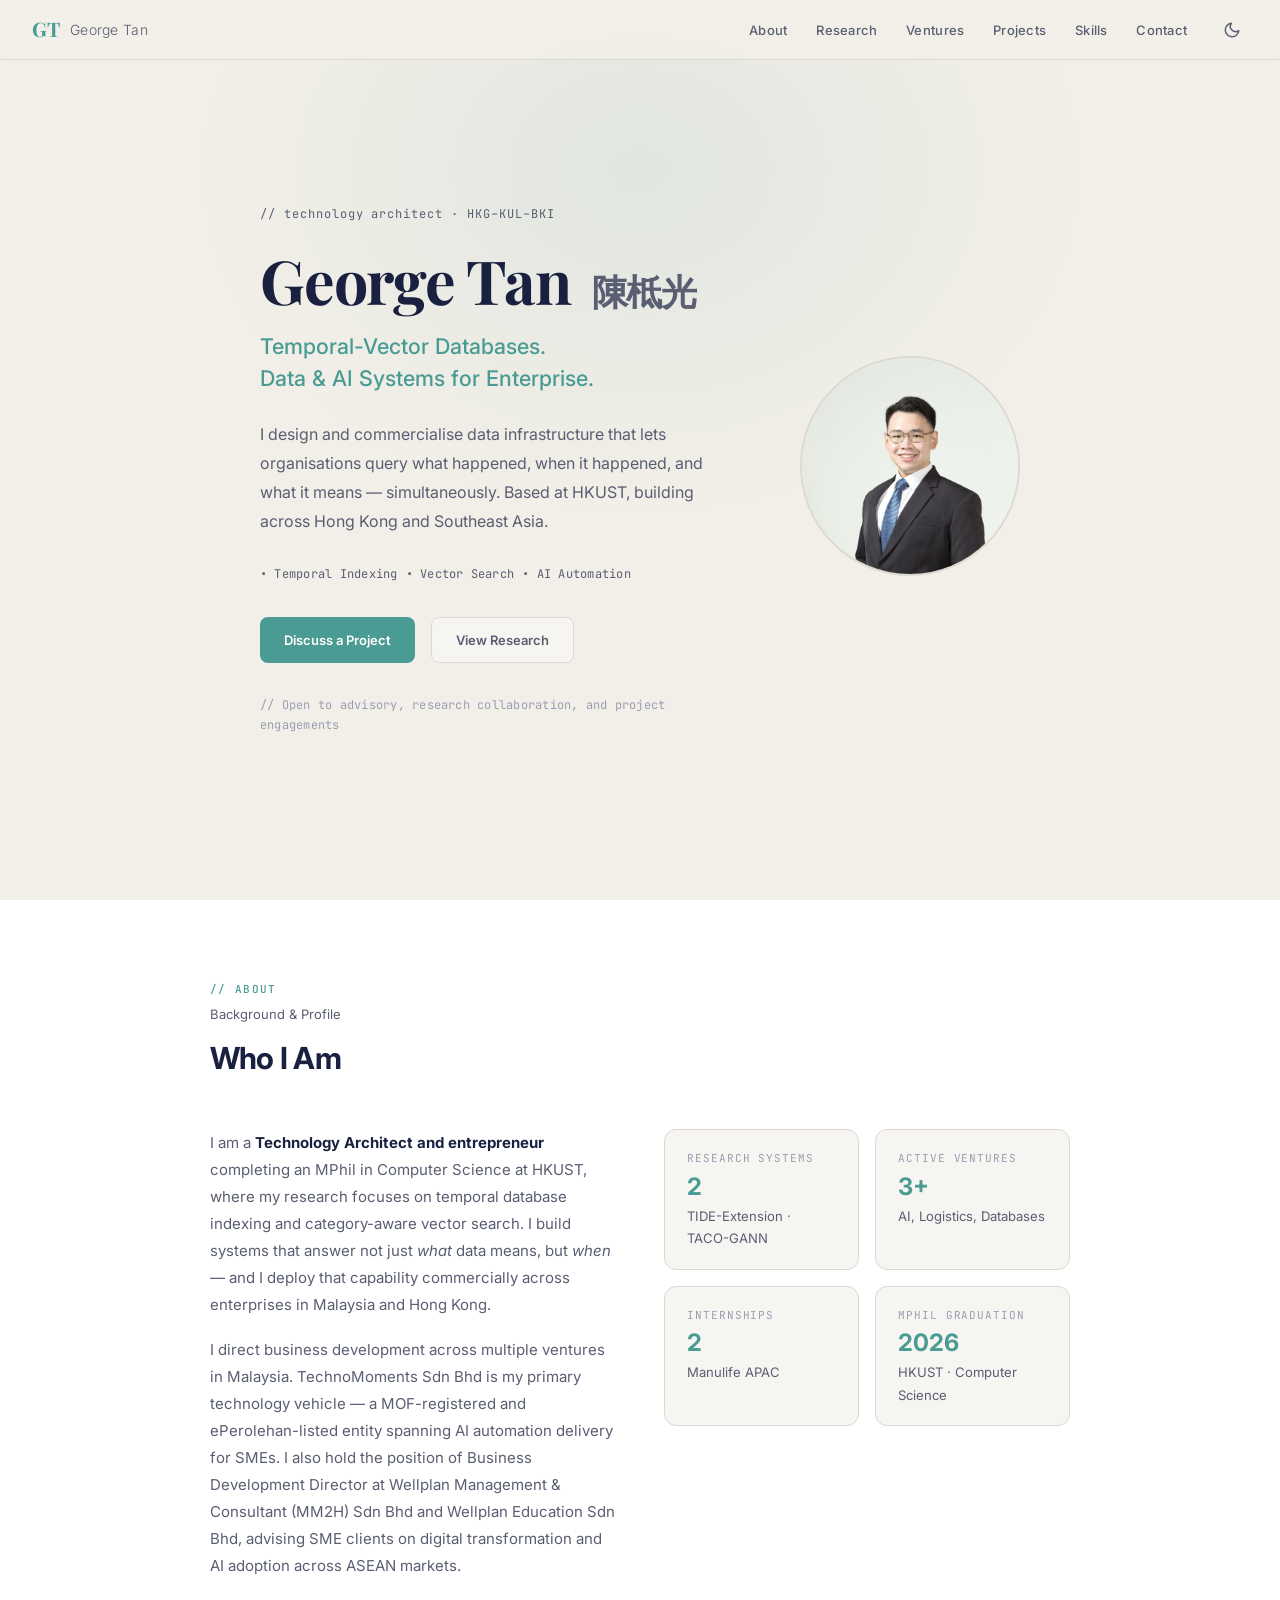
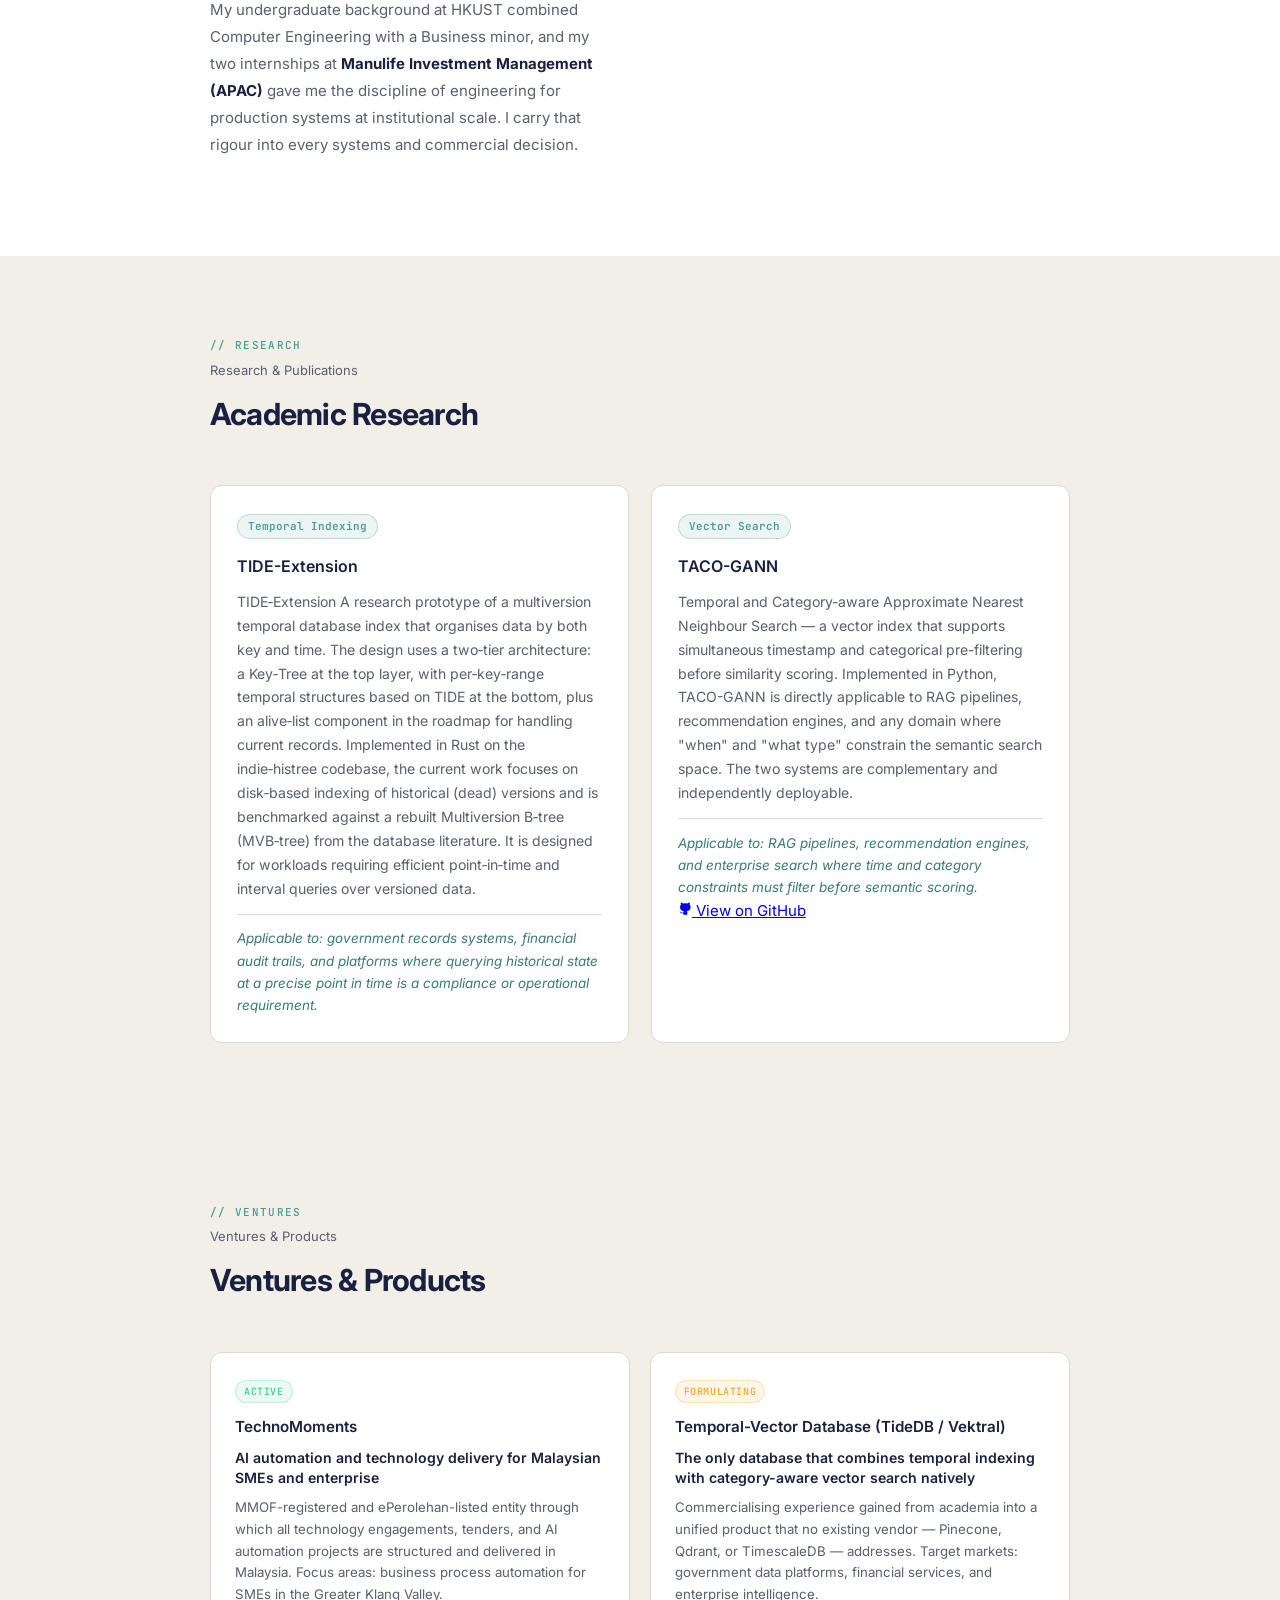
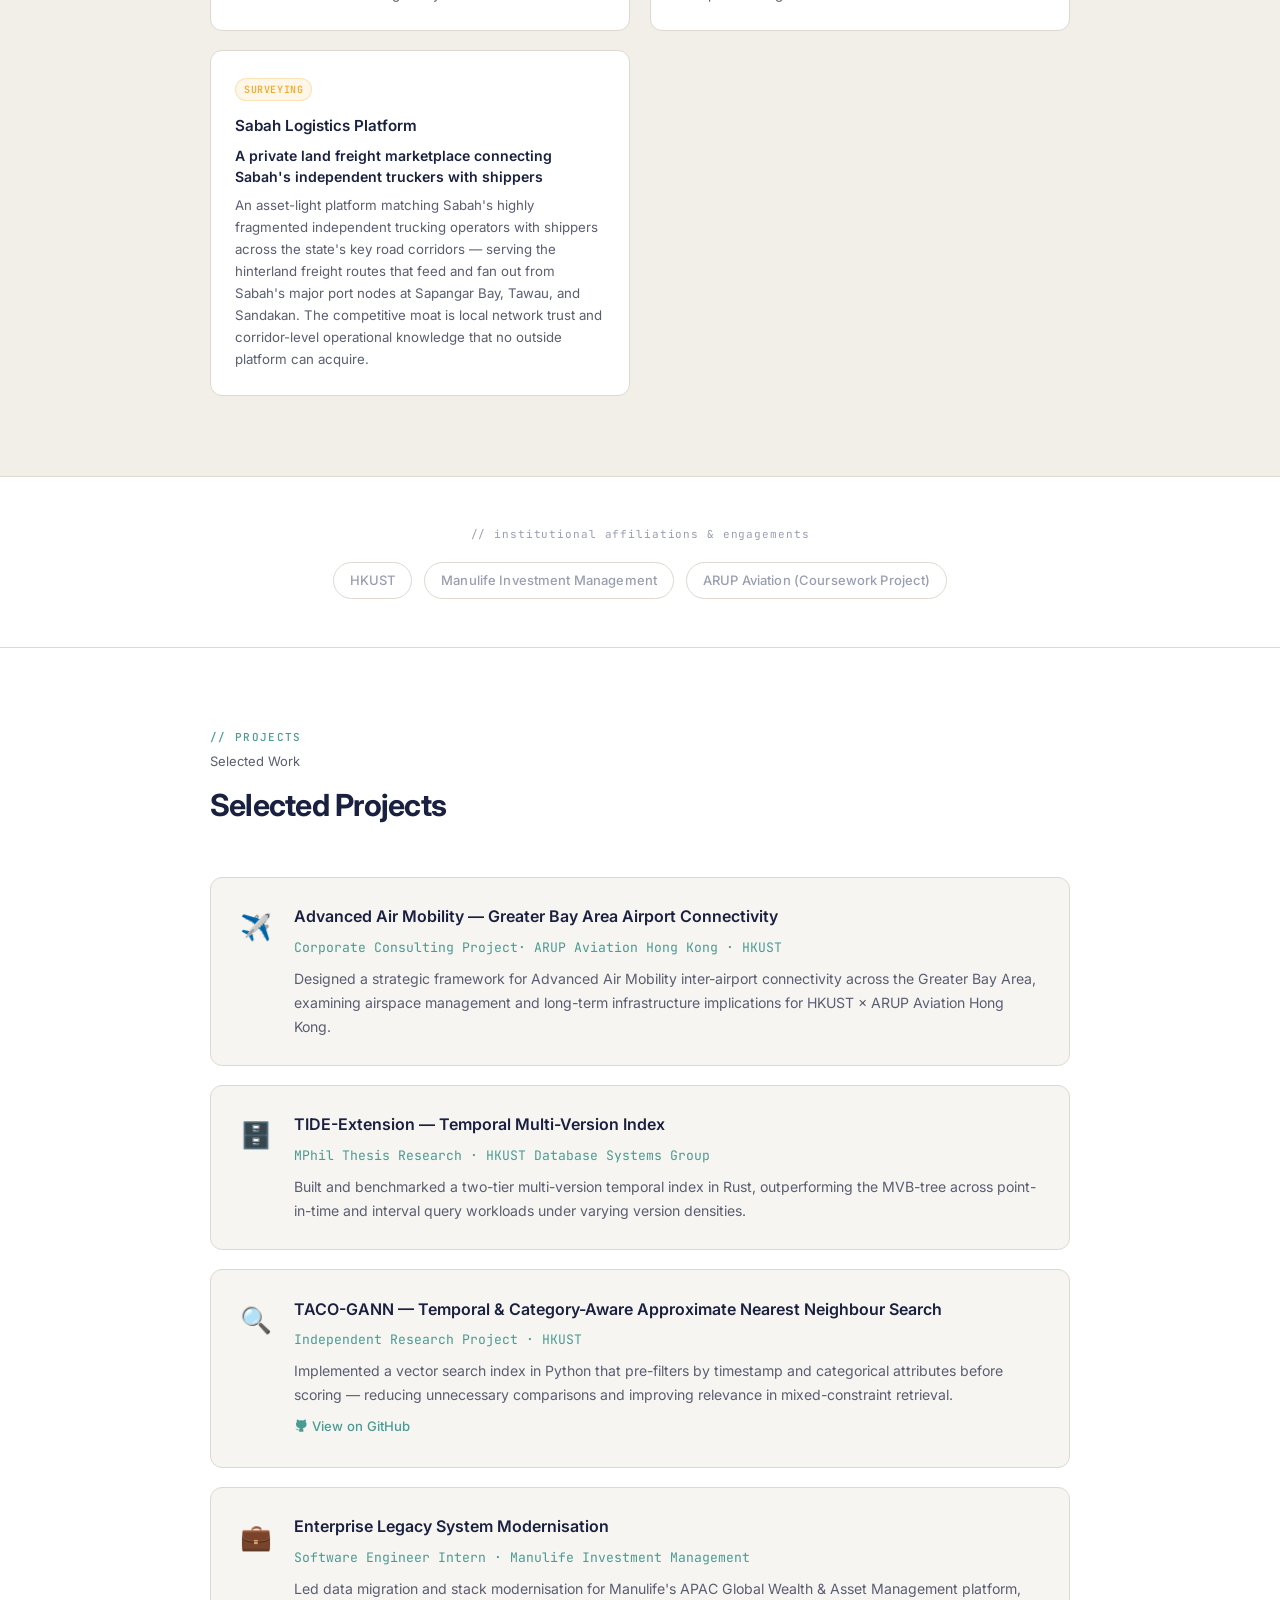
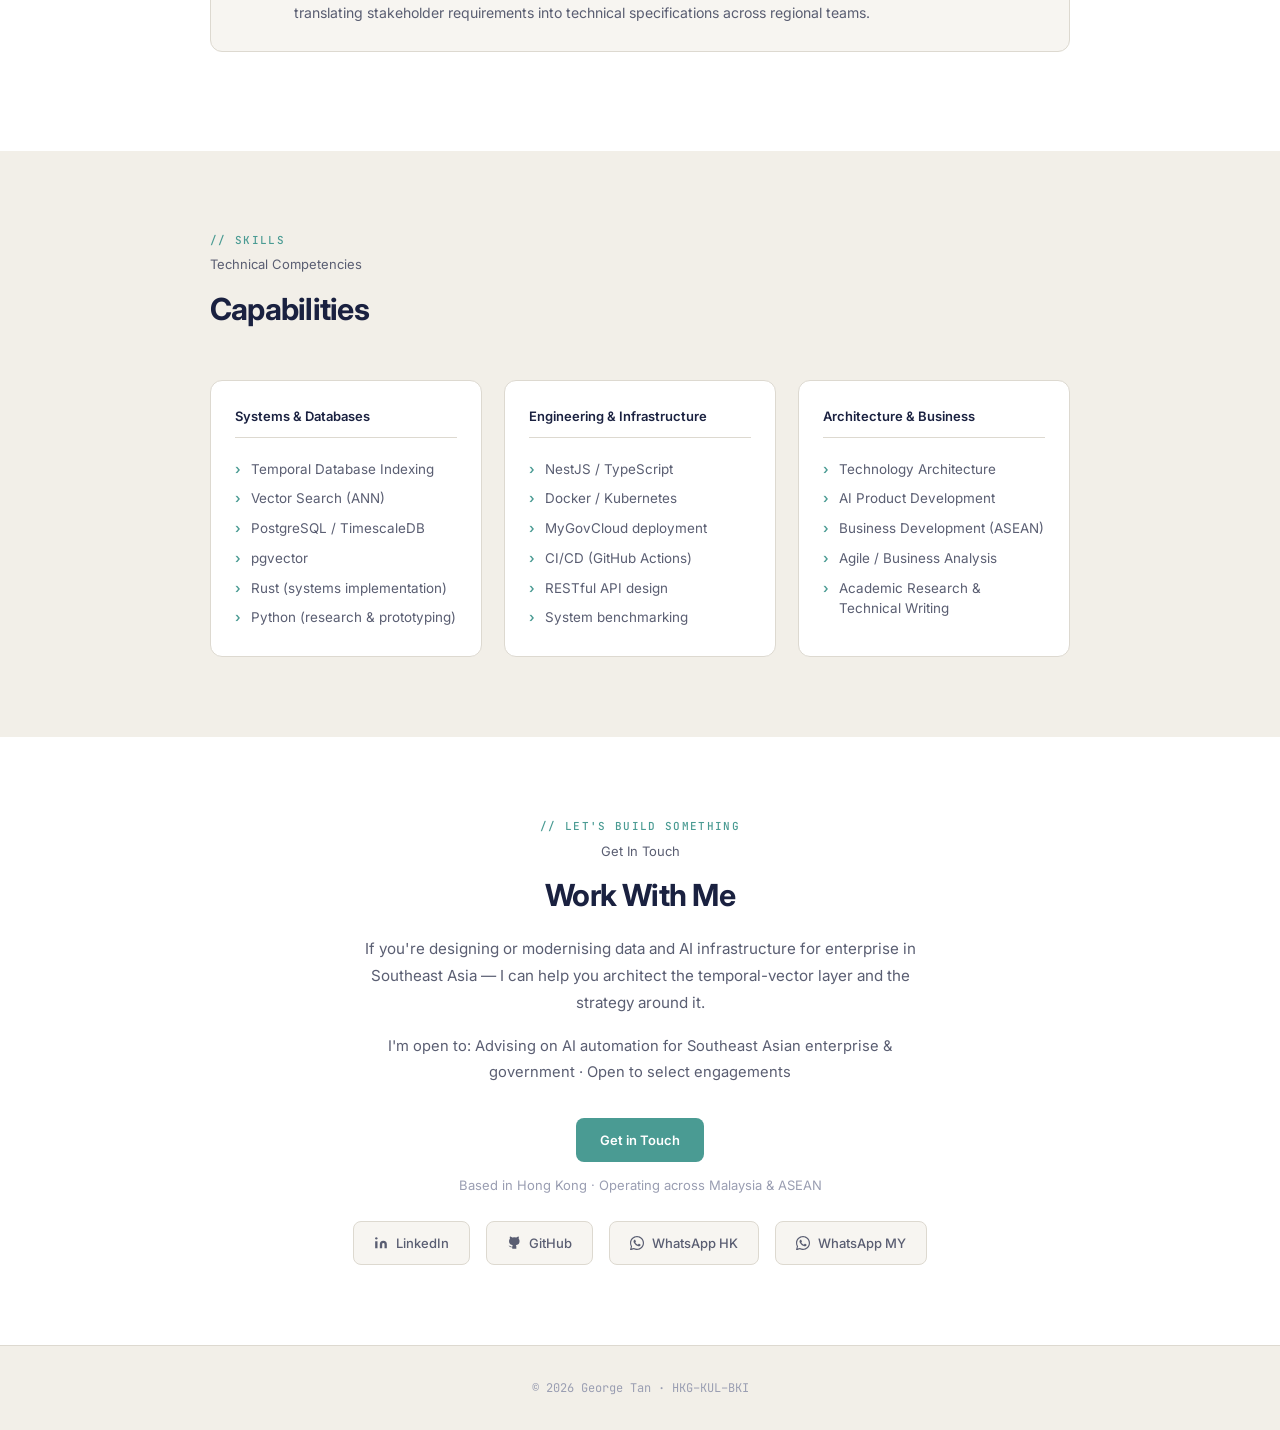
==== commit f7e1b7dd: "Update contact section to specify advisory focus on AI automation for Southeast Asian enterprises an" ====
--- a/index.html
+++ b/index.html
@@ -357,7 +357,7 @@
       temporal-vector layer and the strategy around it.
     </p>
     <p class="contact-openings">
-      I'm open to: advisory engagements, research collaboration, and investor conversations about TideDB.
+      I'm open to: Advising on AI automation for Southeast Asian enterprise & government · Open to select engagements
     </p>
     <div class="contact-actions">
       <a href="mailto:georgetktan@gmail.com" class="btn btn-primary">Get in Touch</a>
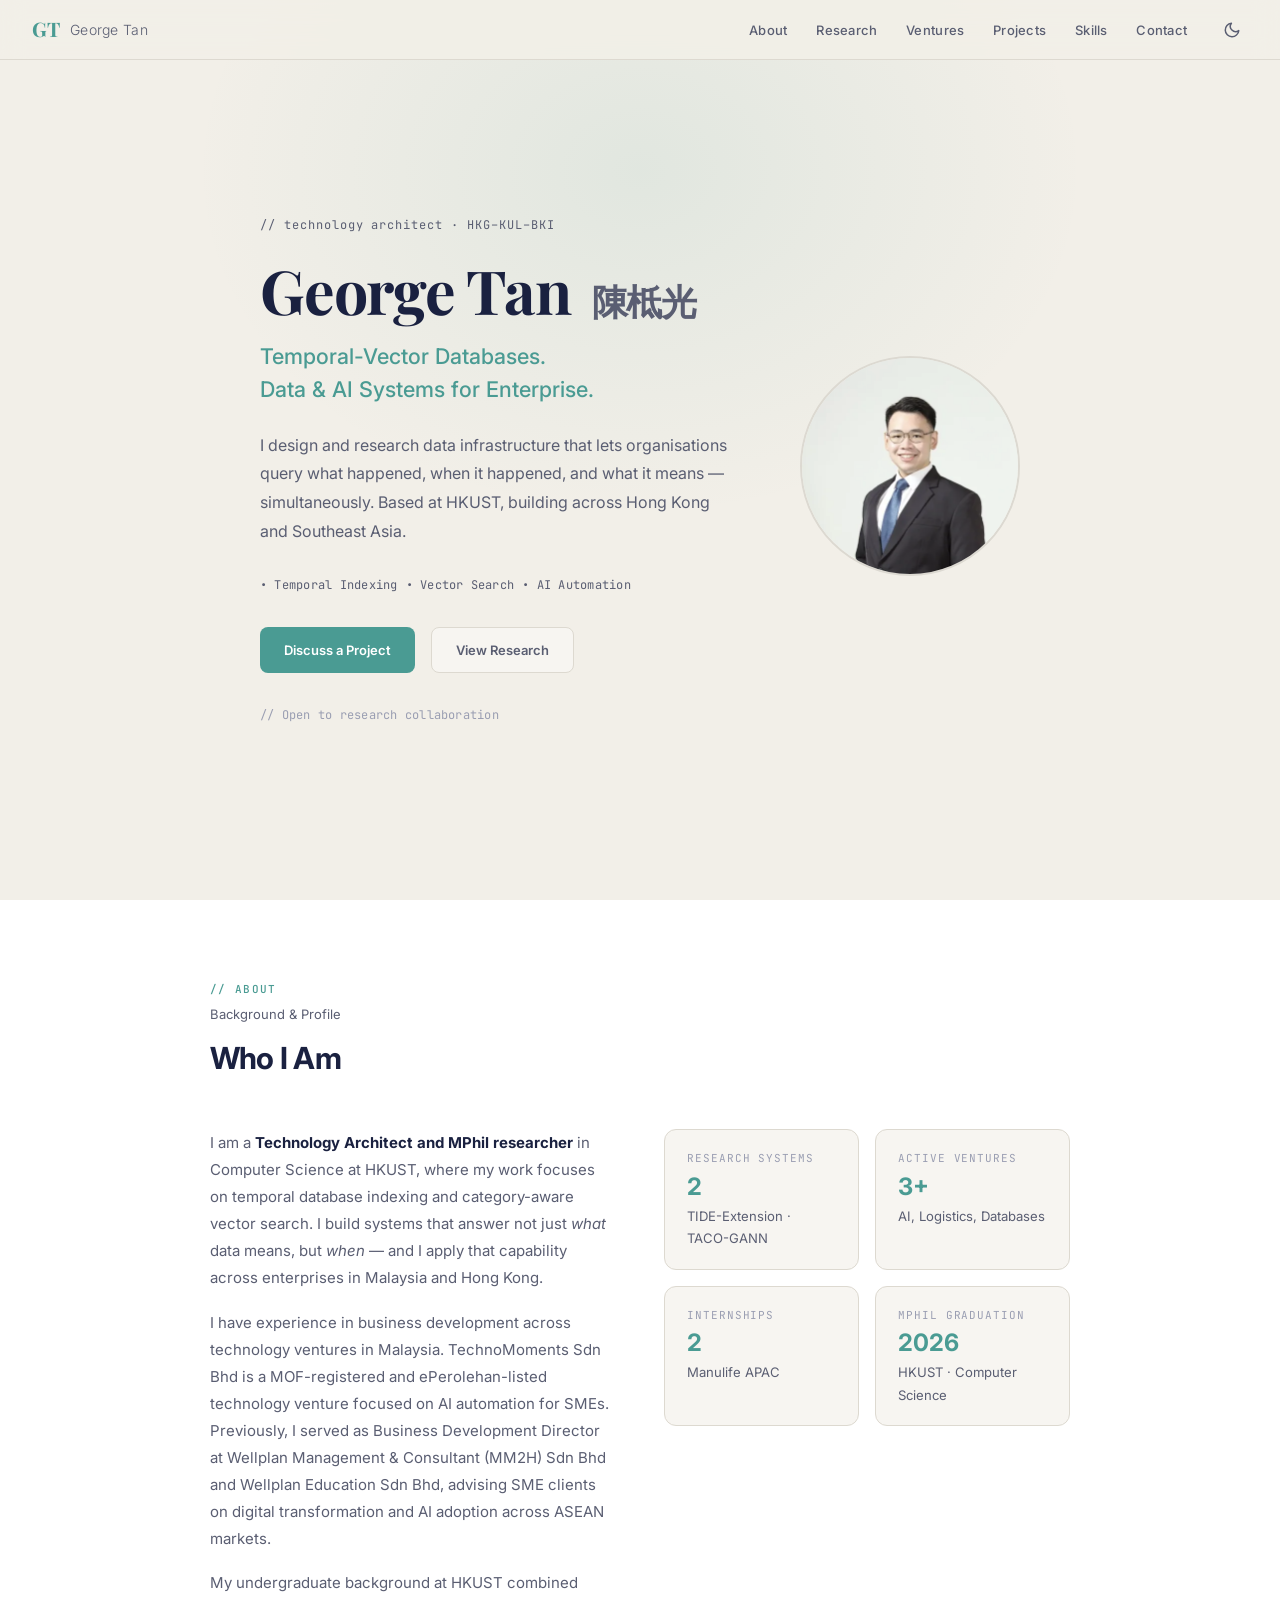
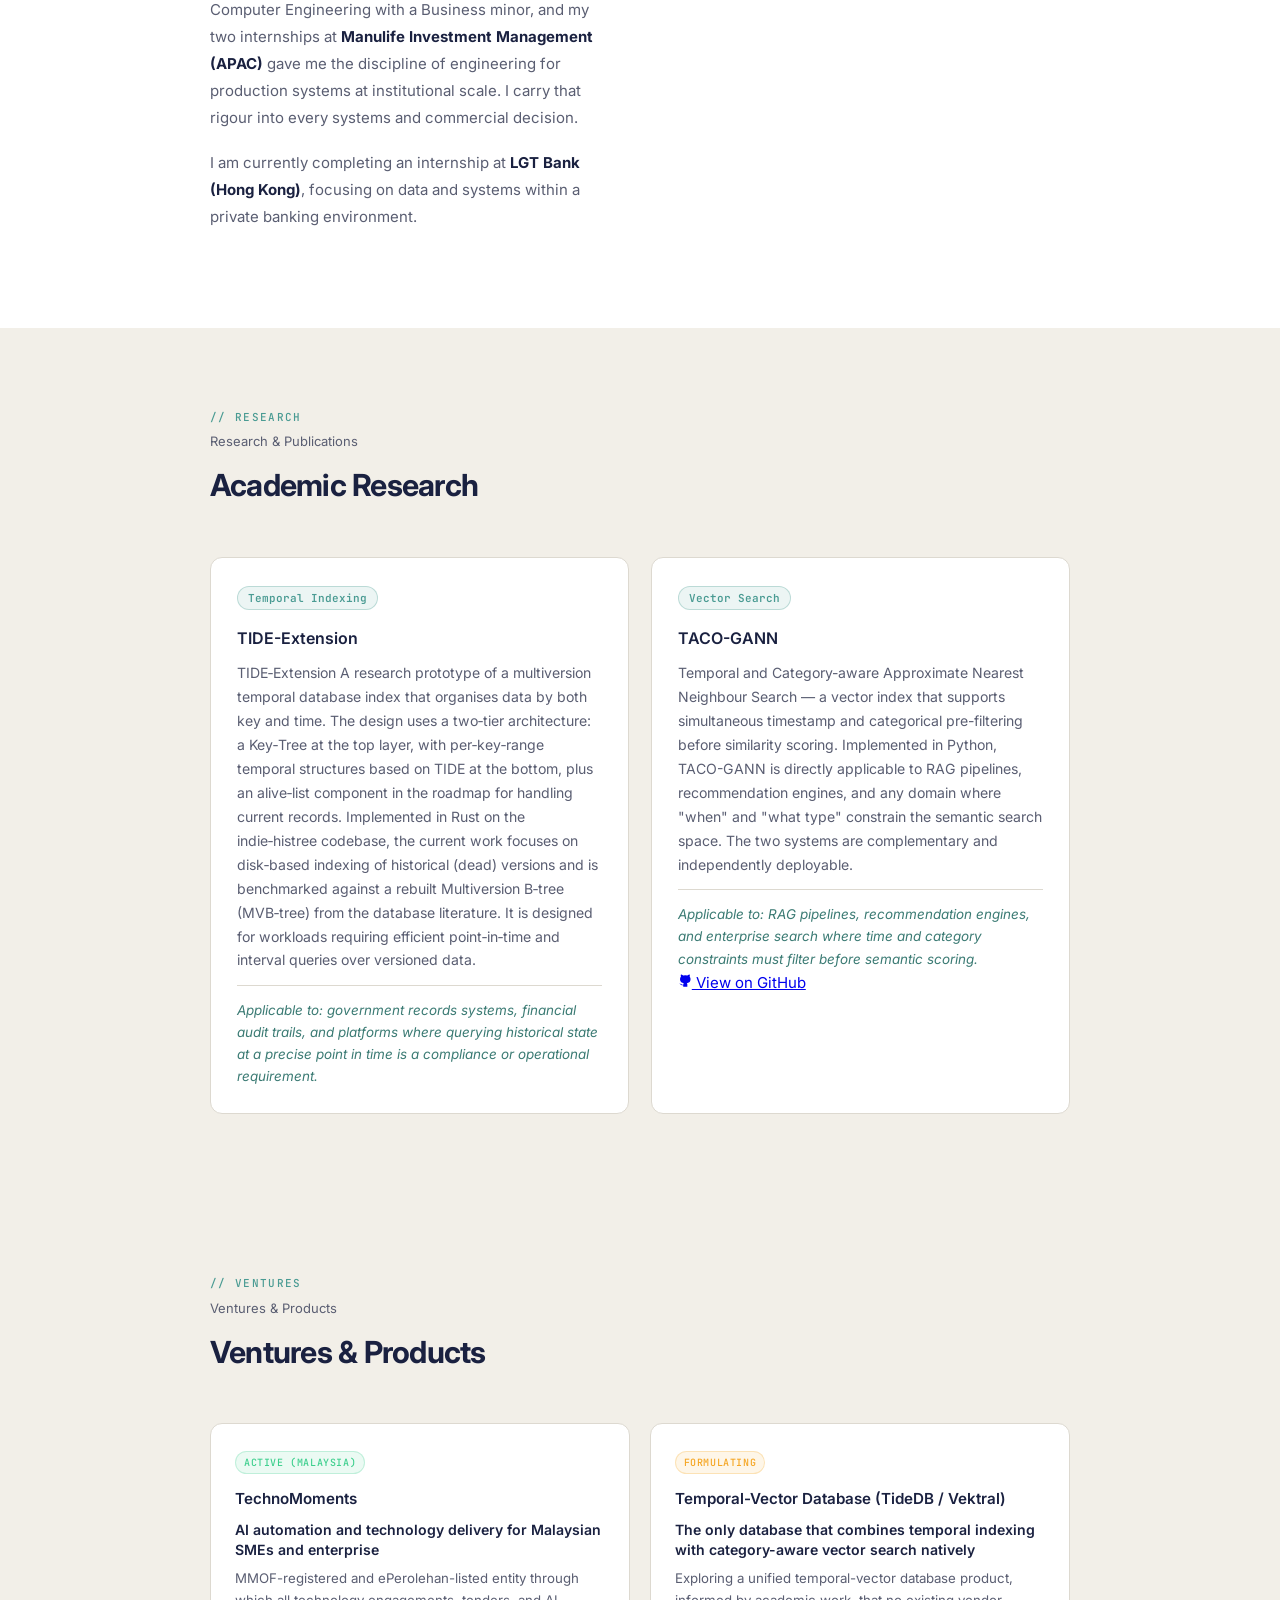
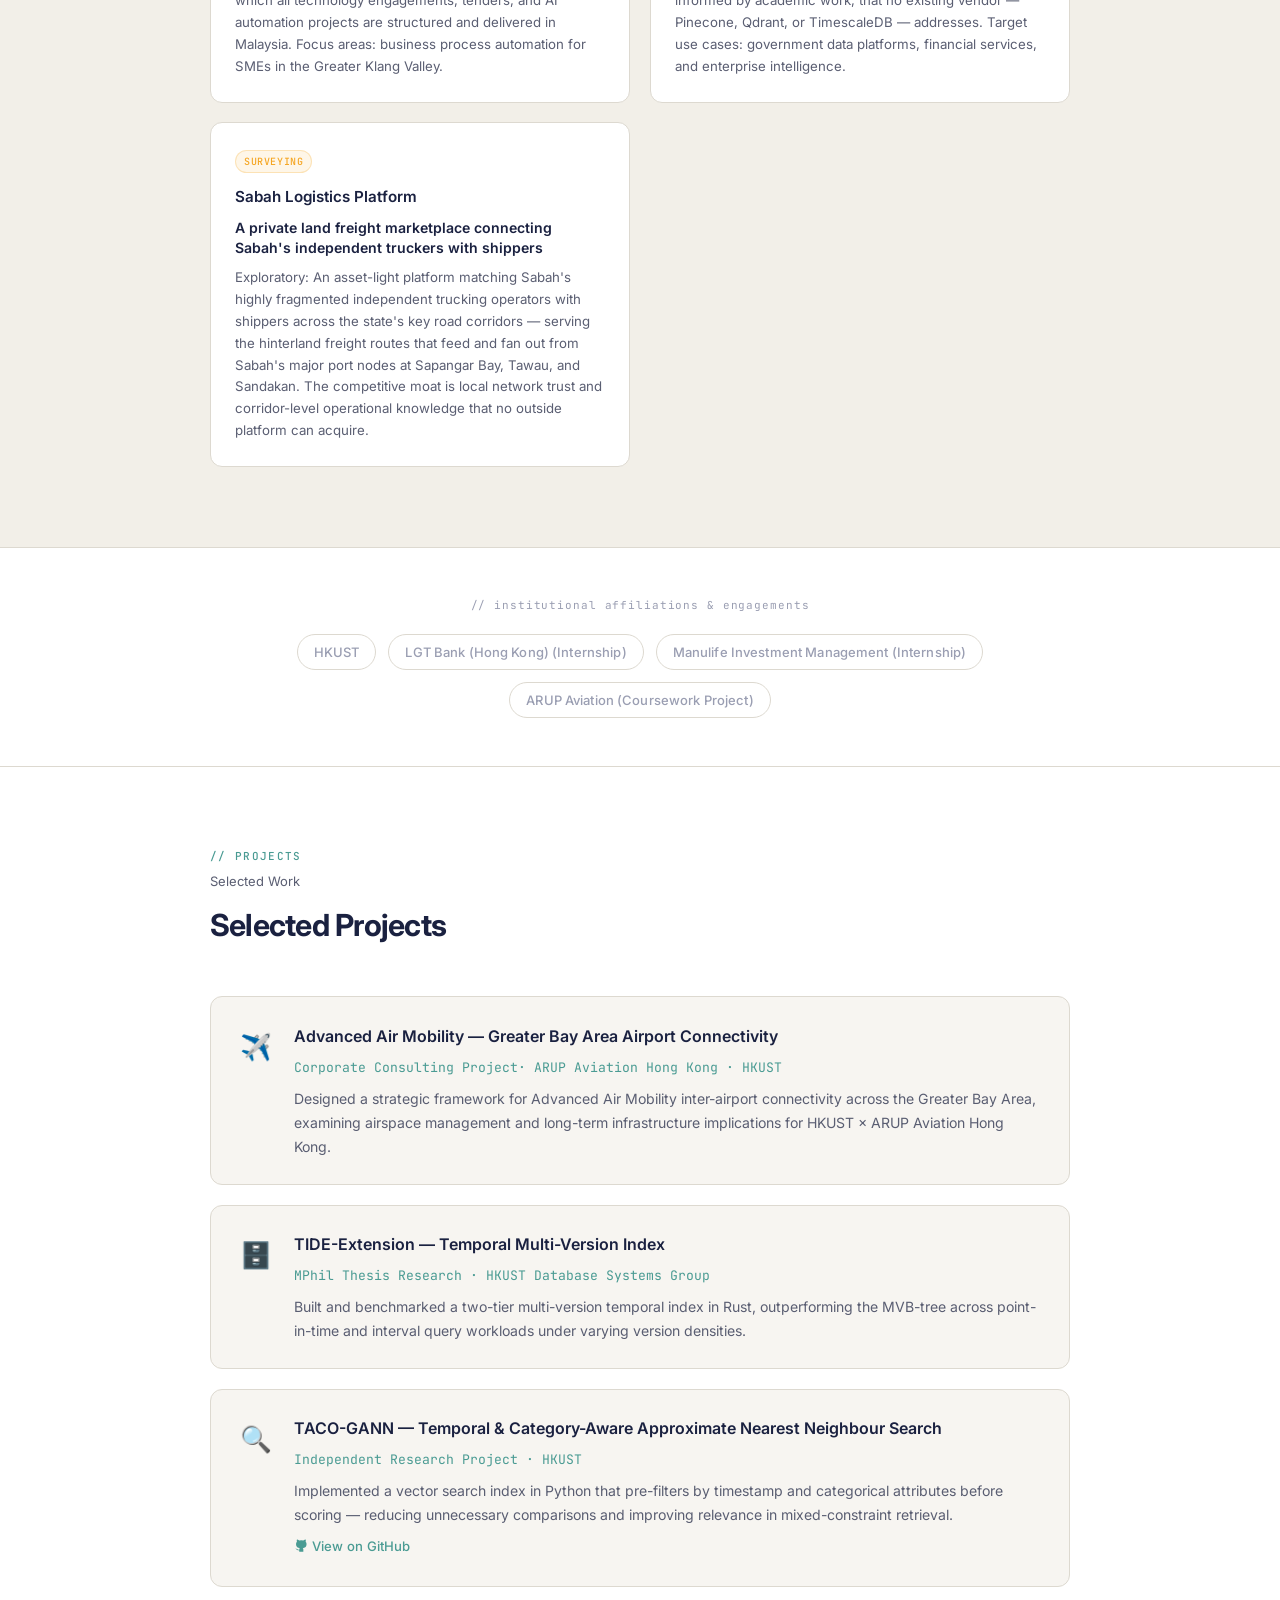
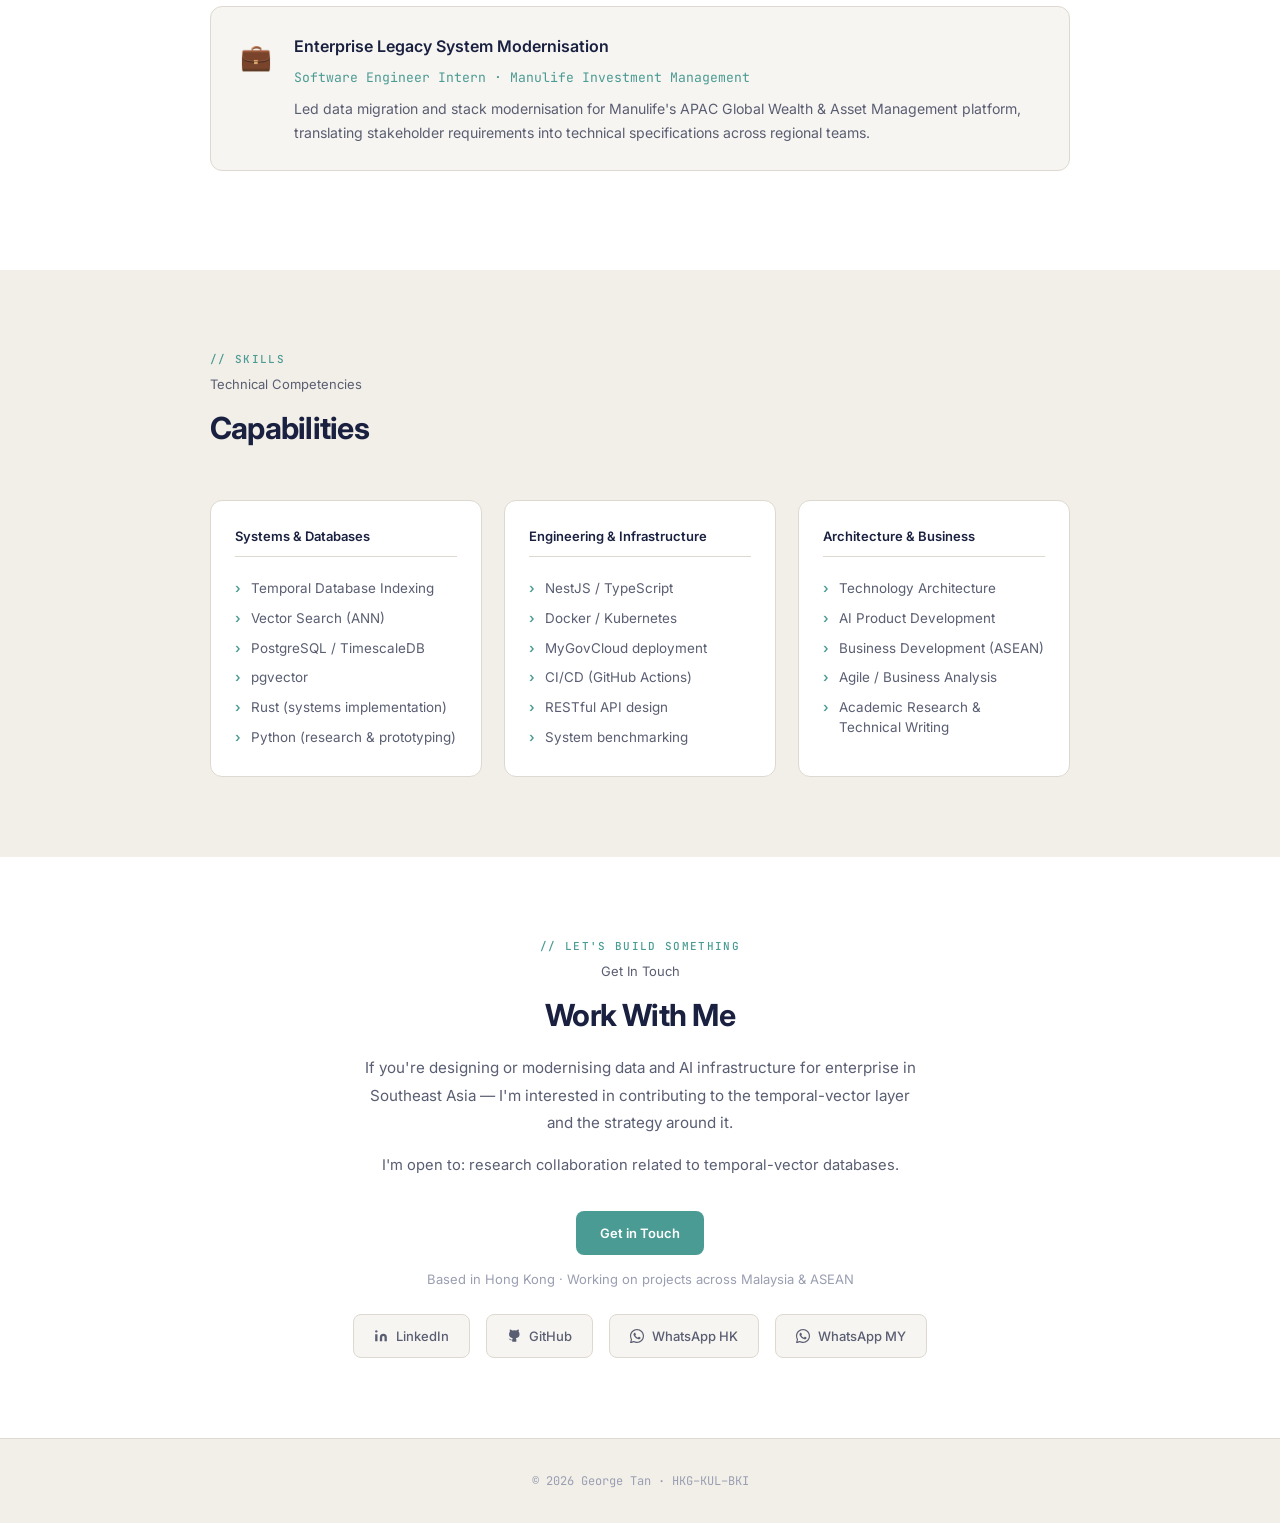
==== commit c00ea6be: "Improve UI performance/polish and soften commercial framing during LGT internship - Compress portrai" ====
--- a/index.html
+++ b/index.html
@@ -6,6 +6,9 @@
   <title>George Tan — Technology Architect · Temporal-Vector Databases · HKUST</title>
   <meta name="description" content="George Tan is a Technology Architect and MPhil candidate at HKUST, building temporal-vector database infrastructure and AI systems for enterprise across Hong Kong and Southeast Asia."/>
 
+  <!-- Favicon -->
+  <link rel="icon" type="image/svg+xml" href="rss/favicon.svg"/>
+
   <!-- Open Graph -->
   <meta property="og:title" content="George Tan | Technology Architect · Temporal-Vector Databases · HKUST"/>
   <meta property="og:description" content="Temporal-vector database research and AI systems for enterprises in Southeast Asia."/>
@@ -20,8 +23,8 @@
 
   <!-- Inline critical: set theme before paint to prevent flash -->
   <script>
-    // Default to light mode (for government/enterprise visitors)
-    document.documentElement.setAttribute('data-theme', 'light');
+    // Default to light mode (for government/enterprise visitors); honour a returning visitor's saved choice
+    document.documentElement.setAttribute('data-theme', localStorage.getItem('theme') || 'light');
   </script>
 </head>
 <body>
@@ -58,7 +61,10 @@
 <section class="hero">
   <div class="hero-inner">
     <div class="hero-portrait">
-      <img src="rss/portrait.jpg" alt="George Tan" class="portrait"/>
+      <picture>
+        <source srcset="rss/portrait.webp" type="image/webp"/>
+        <img src="rss/portrait.jpg" alt="George Tan" class="portrait" width="220" height="220"/>
+      </picture>
     </div>
     <div class="hero-text">
       <div class="hero-location">// technology architect · HKG–KUL–BKI</div>
@@ -72,7 +78,7 @@
       <h2>Temporal-Vector Databases.<br>Data &amp; AI Systems for Enterprise.</h2>
   
       <p class="hero-body">
-        I design and commercialise data infrastructure that lets organisations
+        I design and research data infrastructure that lets organisations
         query what happened, when it happened, and what it means — simultaneously.
         Based at HKUST, building across Hong Kong and Southeast Asia.
       </p>
@@ -89,7 +95,7 @@
         <a href="#research" class="btn btn-ghost">View Research</a>
       </div>
   
-      <div class="hero-availability">// Open to advisory, research collaboration, and project engagements</div>      
+      <div class="hero-availability">// Open to research collaboration</div>
     </div>
   </div>
 </section>
@@ -105,13 +111,16 @@
     <div class="about-grid">
       <div class="about-text">
         <p>
-        I am a <strong>Technology Architect and entrepreneur</strong> completing an MPhil in Computer Science at HKUST, where my research focuses on temporal database indexing and category-aware vector search. I build systems that answer not just <em>what</em> data means, but <em>when</em> — and I deploy that capability commercially across enterprises in Malaysia and Hong Kong.
-        </p>
-        <p>
-        I direct business development across multiple ventures in Malaysia. TechnoMoments Sdn Bhd is my primary technology vehicle — a MOF-registered and ePerolehan-listed entity spanning AI automation delivery for SMEs. I also hold the position of Business Development Director at Wellplan Management & Consultant (MM2H) Sdn Bhd and Wellplan Education Sdn Bhd, advising SME clients on digital transformation and AI adoption across ASEAN markets.
+        I am a <strong>Technology Architect and MPhil researcher</strong> in Computer Science at HKUST, where my work focuses on temporal database indexing and category-aware vector search. I build systems that answer not just <em>what</em> data means, but <em>when</em> — and I apply that capability across enterprises in Malaysia and Hong Kong.
+        </p>
+        <p>
+        I have experience in business development across technology ventures in Malaysia. TechnoMoments Sdn Bhd is a MOF-registered and ePerolehan-listed technology venture focused on AI automation for SMEs. Previously, I served as Business Development Director at Wellplan Management & Consultant (MM2H) Sdn Bhd and Wellplan Education Sdn Bhd, advising SME clients on digital transformation and AI adoption across ASEAN markets.
         </p>
         <p>
         My undergraduate background at HKUST combined Computer Engineering with a Business minor, and my two internships at <strong>Manulife Investment Management (APAC)</strong> gave me the discipline of engineering for production systems at institutional scale. I carry that rigour into every systems and commercial decision.
+        </p>
+        <p>
+        I am currently completing an internship at <strong>LGT Bank (Hong Kong)</strong>, focusing on data and systems within a private banking environment.
         </p>
       </div>
       <div class="about-stats">
@@ -197,7 +206,7 @@
     <div class="venture-grid">
 
       <div class="venture-card">
-        <span class="status-badge active">Active</span>
+        <span class="status-badge active">Active (Malaysia)</span>
         <h3>TechnoMoments</h3>
         <p class="headline">AI automation and technology delivery for Malaysian SMEs and enterprise</p>
         <p>MMOF-registered and ePerolehan-listed entity through which all technology engagements, tenders, and AI automation projects are structured and delivered in Malaysia. Focus areas: business process automation for SMEs in the Greater Klang Valley.</p>
@@ -207,14 +216,14 @@
         <span class="status-badge planning">Formulating</span>
         <h3>Temporal-Vector Database (TideDB / Vektral)</h3>
         <p class="headline">The only database that combines temporal indexing with category-aware vector search natively</p>
-        <p>Commercialising experience gained from academia into a unified product that no existing vendor — Pinecone, Qdrant, or TimescaleDB — addresses. Target markets: government data platforms, financial services, and enterprise intelligence.</p>
+        <p>Exploring a unified temporal-vector database product, informed by academic work, that no existing vendor — Pinecone, Qdrant, or TimescaleDB — addresses. Target use cases: government data platforms, financial services, and enterprise intelligence.</p>
       </div>
 
       <div class="venture-card">
         <span class="status-badge planning">Surveying</span>
         <h3>Sabah Logistics Platform</h3>
         <p class="headline">A private land freight marketplace connecting Sabah's independent truckers with shippers</p>
-        <p>An asset-light platform matching Sabah's highly fragmented independent trucking operators with shippers across the state's key road corridors — serving the hinterland freight routes that feed and fan out from Sabah's major port nodes at Sapangar Bay, Tawau, and Sandakan. The competitive moat is local network trust and corridor-level operational knowledge that no outside platform can acquire.</p>
+        <p>Exploratory: An asset-light platform matching Sabah's highly fragmented independent trucking operators with shippers across the state's key road corridors — serving the hinterland freight routes that feed and fan out from Sabah's major port nodes at Sapangar Bay, Tawau, and Sandakan. The competitive moat is local network trust and corridor-level operational knowledge that no outside platform can acquire.</p>
       </div>
 
     </div>
@@ -229,7 +238,8 @@
     <div class="strip-label">// institutional affiliations &amp; engagements</div>
     <div class="trust-pills">
       <span class="trust-pill">HKUST</span>
-      <span class="trust-pill">Manulife Investment Management</span>
+      <span class="trust-pill">LGT Bank (Hong Kong) (Internship)</span>
+      <span class="trust-pill">Manulife Investment Management (Internship)</span>
       <span class="trust-pill">ARUP Aviation (Coursework Project)</span>
     </div>
   </div>
@@ -353,15 +363,15 @@
     <p class="section-sublabel">Get In Touch</p>
     <h2 class="section-title">Work With Me</h2>
     <p class="contact-body">
-      If you're designing or modernising data and AI infrastructure for enterprise in Southeast Asia — I can help you architect the
+      If you're designing or modernising data and AI infrastructure for enterprise in Southeast Asia — I'm interested in contributing to the
       temporal-vector layer and the strategy around it.
     </p>
     <p class="contact-openings">
-      I'm open to: Advising on AI automation for Southeast Asian enterprise & government · Open to select engagements
+      I'm open to: research collaboration related to temporal-vector databases.
     </p>
     <div class="contact-actions">
       <a href="mailto:georgetktan@gmail.com" class="btn btn-primary">Get in Touch</a>
-      <span class="location-line">Based in Hong Kong · Operating across Malaysia &amp; ASEAN</span>
+      <span class="location-line">Based in Hong Kong · Working on projects across Malaysia &amp; ASEAN</span>
     </div>
     <div class="contact-links">
       <a href="https://www.linkedin.com/in/georgetktan" target="_blank">
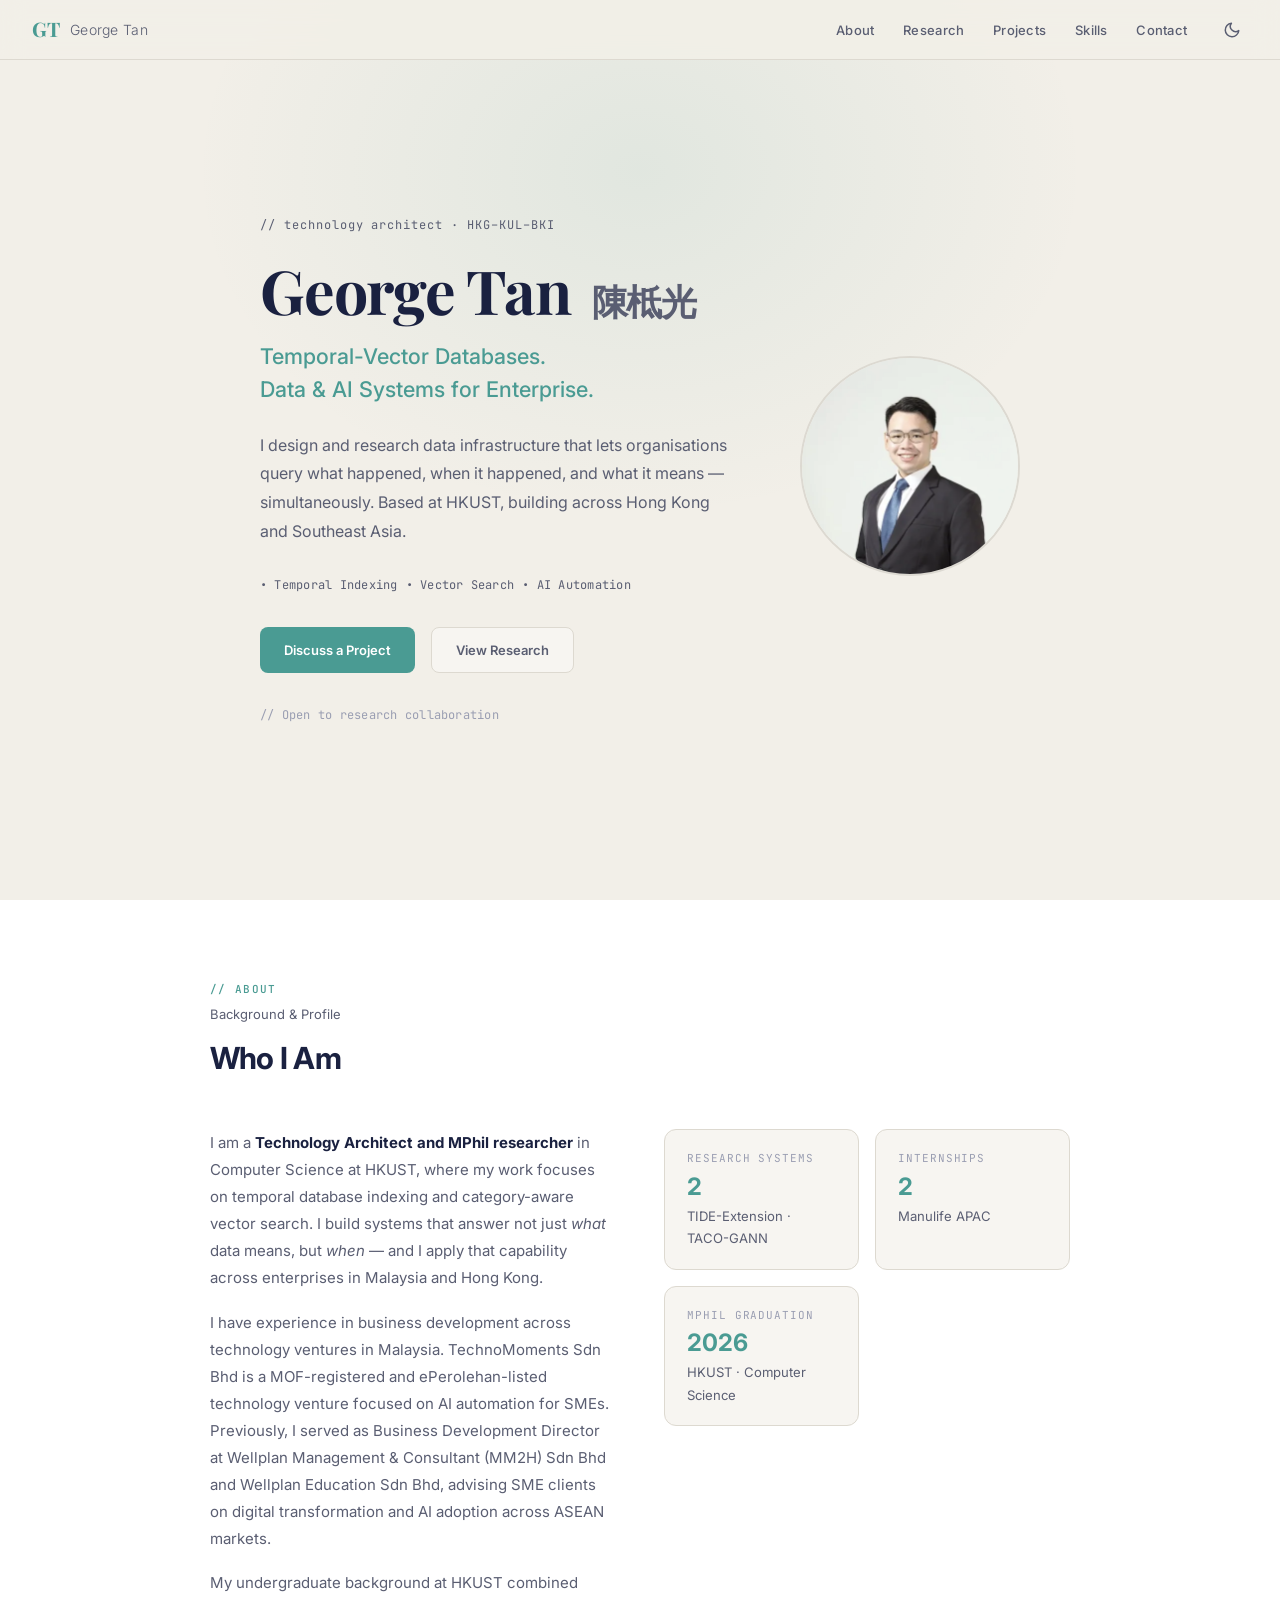
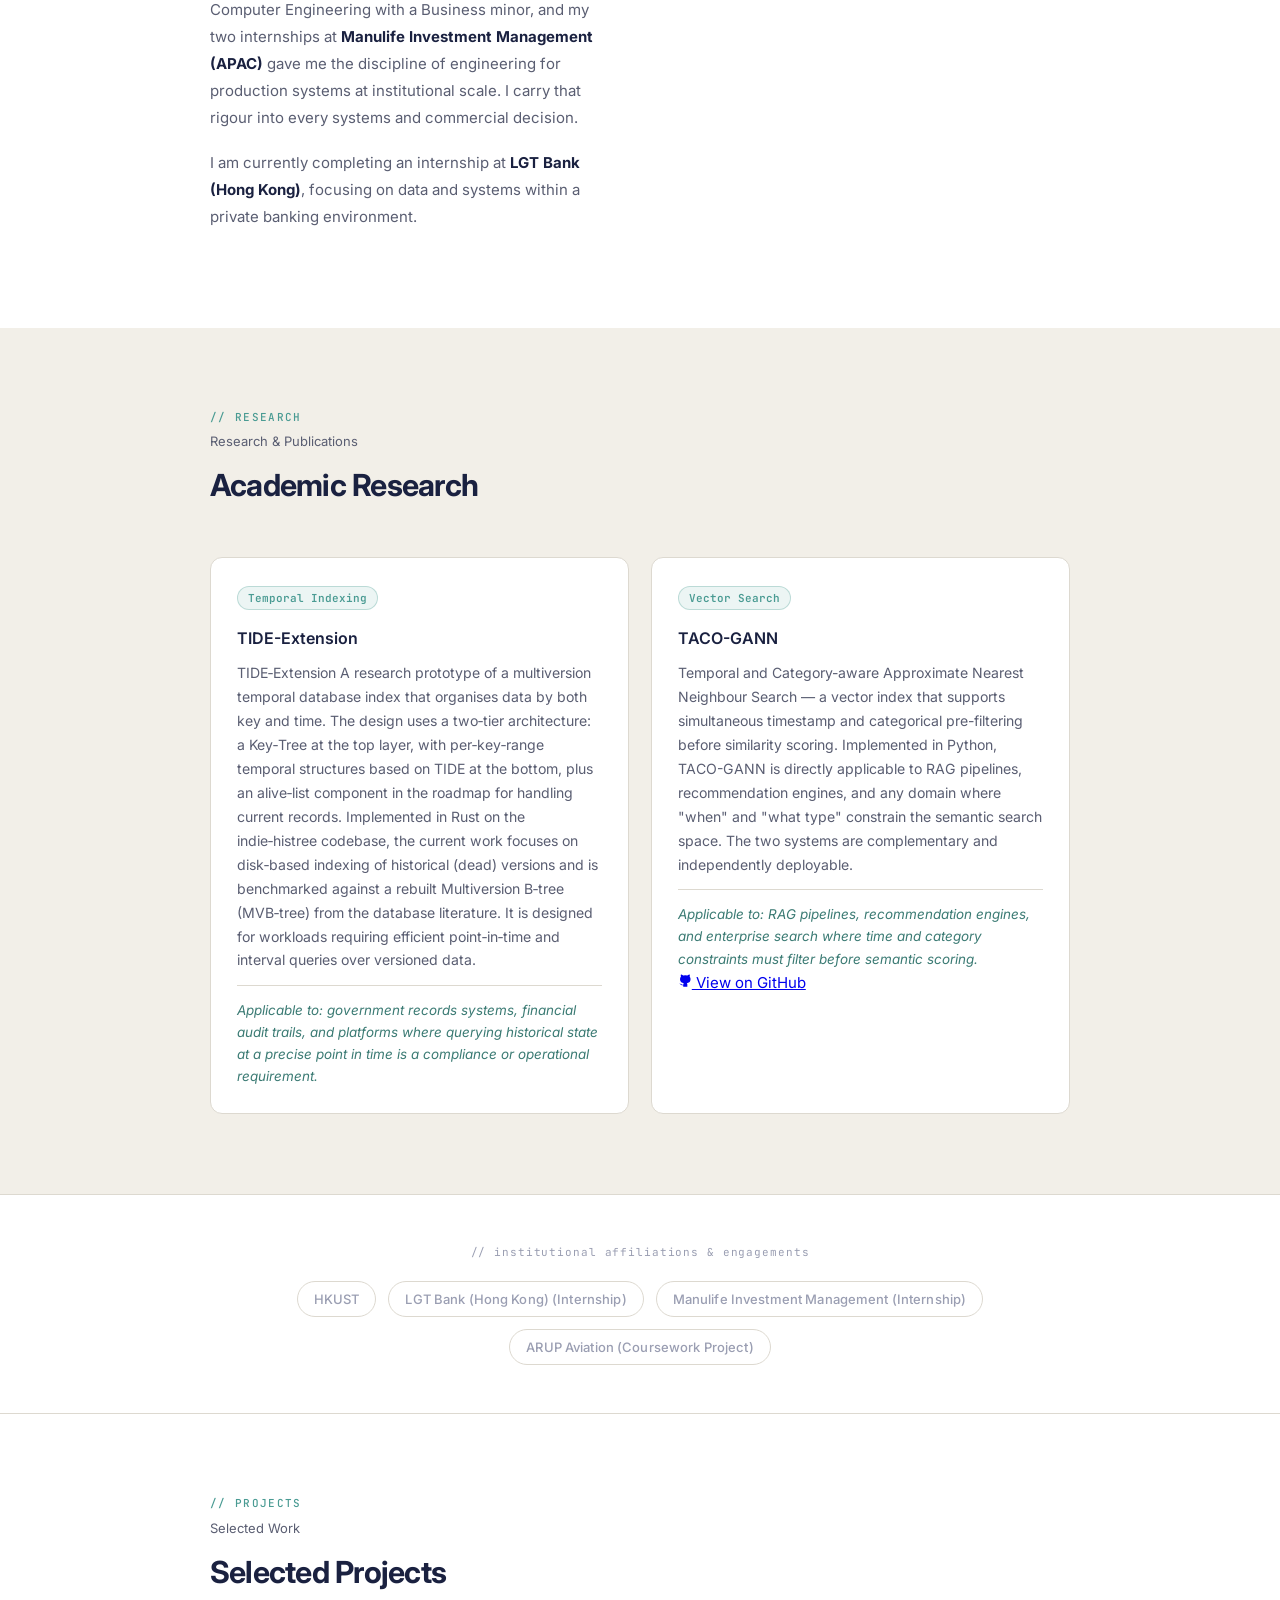
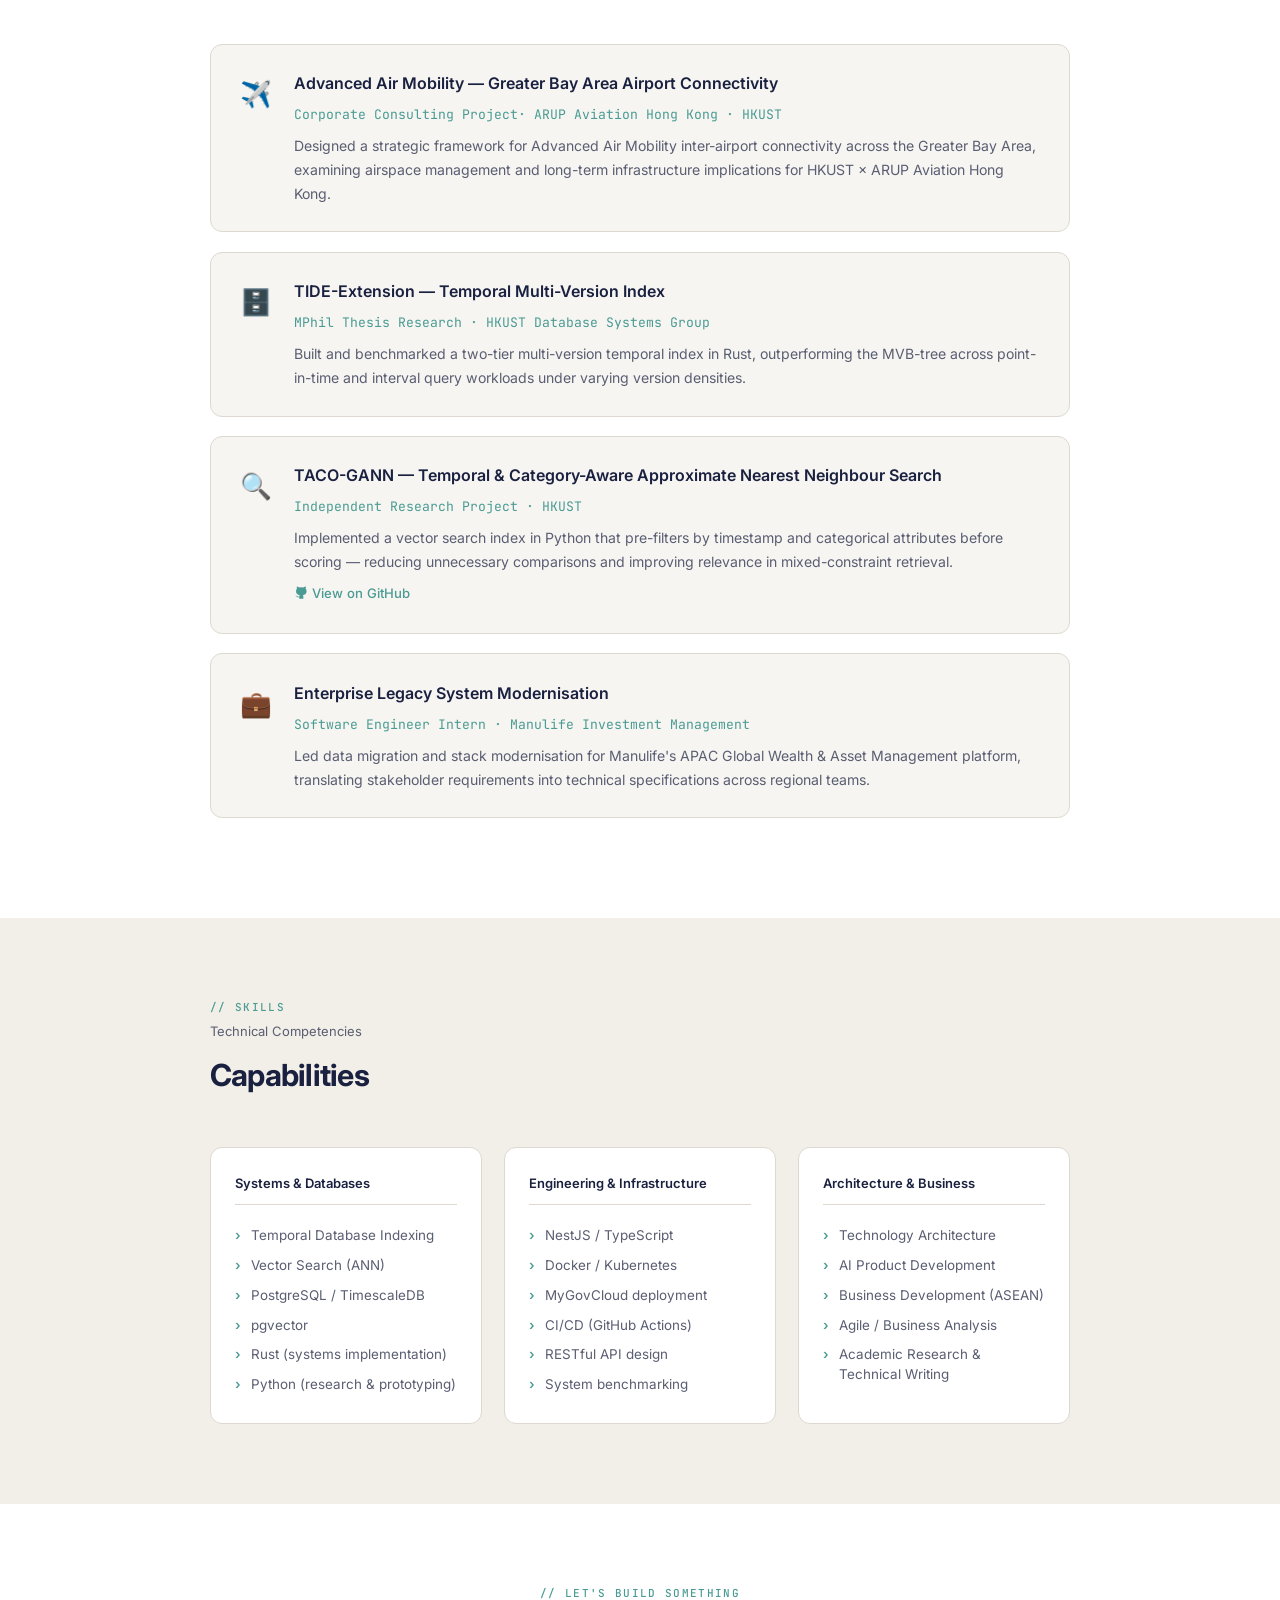
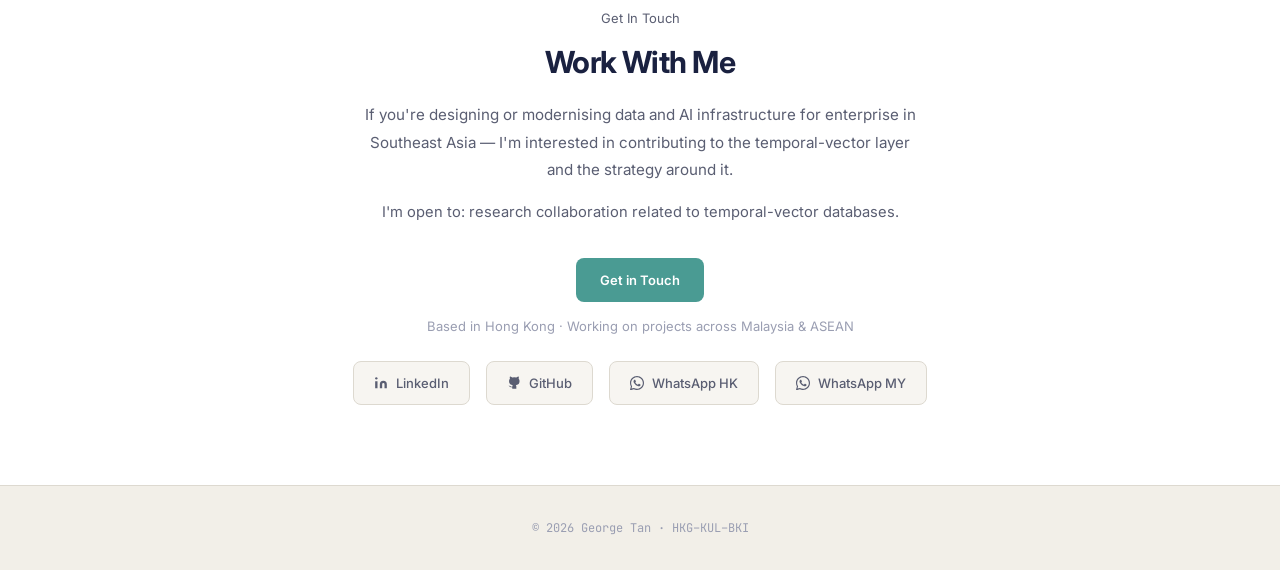
==== commit 4f66e9e3: "Remove Ventures & Products section Drop the venture cards (TechnoMoments/TideDB/Sabah), nav link, "A" ====
--- a/index.html
+++ b/index.html
@@ -41,7 +41,6 @@
     <ul class="nav-links" id="nav-links">
       <li><a href="#about">About</a></li>
       <li><a href="#research">Research</a></li>
-      <li><a href="#ventures">Ventures</a></li>
       <li><a href="#projects">Projects</a></li>
       <li><a href="#skills">Skills</a></li>
       <li><a href="#contact">Contact</a></li>
@@ -130,11 +129,6 @@
           <div class="value-desc">TIDE-Extension · TACO-GANN</div>
         </div>
         <div class="stat-card">
-          <div class="label">Active Ventures</div>
-          <div class="value">3+</div>
-          <div class="value-desc">AI, Logistics, Databases</div>
-        </div>
-        <div class="stat-card">
           <div class="label">Internships</div>
           <div class="value">2</div>
           <div class="value-desc">Manulife APAC</div>
@@ -191,41 +185,6 @@
           View on GitHub
         </a>
       </div>
-    </div>
-  </div>
-</section>
-
-<!-- ═══════════════════════════════════════════════════════
-     VENTURES
-     ═══════════════════════════════════════════════════════ -->
-<section id="ventures">
-  <div class="container">
-    <p class="section-label">// ventures</p>
-    <p class="section-sublabel">Ventures &amp; Products</p>
-    <h2 class="section-title">Ventures &amp; Products</h2>
-    <div class="venture-grid">
-
-      <div class="venture-card">
-        <span class="status-badge active">Active (Malaysia)</span>
-        <h3>TechnoMoments</h3>
-        <p class="headline">AI automation and technology delivery for Malaysian SMEs and enterprise</p>
-        <p>MMOF-registered and ePerolehan-listed entity through which all technology engagements, tenders, and AI automation projects are structured and delivered in Malaysia. Focus areas: business process automation for SMEs in the Greater Klang Valley.</p>
-      </div>
-
-      <div class="venture-card">
-        <span class="status-badge planning">Formulating</span>
-        <h3>Temporal-Vector Database (TideDB / Vektral)</h3>
-        <p class="headline">The only database that combines temporal indexing with category-aware vector search natively</p>
-        <p>Exploring a unified temporal-vector database product, informed by academic work, that no existing vendor — Pinecone, Qdrant, or TimescaleDB — addresses. Target use cases: government data platforms, financial services, and enterprise intelligence.</p>
-      </div>
-
-      <div class="venture-card">
-        <span class="status-badge planning">Surveying</span>
-        <h3>Sabah Logistics Platform</h3>
-        <p class="headline">A private land freight marketplace connecting Sabah's independent truckers with shippers</p>
-        <p>Exploratory: An asset-light platform matching Sabah's highly fragmented independent trucking operators with shippers across the state's key road corridors — serving the hinterland freight routes that feed and fan out from Sabah's major port nodes at Sapangar Bay, Tawau, and Sandakan. The competitive moat is local network trust and corridor-level operational knowledge that no outside platform can acquire.</p>
-      </div>
-
     </div>
   </div>
 </section>
--- a/css/style.css
+++ b/css/style.css
@@ -354,46 +354,6 @@
 }
 
 /* ═══════════════════════════════════════════════════════
-   VENTURES
-   ═══════════════════════════════════════════════════════ */
-.venture-grid {
-  display: grid; grid-template-columns: repeat(2, 1fr);
-  gap: 1.2rem;
-}
-.venture-card {
-  background: var(--surface); border: 1px solid var(--border);
-  border-radius: var(--radius); padding: 1.5rem;
-  transition: border-color 0.2s, background 0.35s ease;
-}
-.venture-card:hover { border-color: var(--accent2); }
-.venture-card .status-badge {
-  display: inline-block;
-  font-family: 'JetBrains Mono', monospace;
-  font-size: 10px; font-weight: 500;
-  letter-spacing: 0.06em;
-  text-transform: uppercase;
-  padding: 2px 8px;
-  border-radius: 100px;
-  margin-bottom: 0.7rem;
-}
-.venture-card .status-badge.active {
-  background: rgba(62,207,142,0.1); color: var(--green);
-  border: 1px solid rgba(62,207,142,0.25);
-}
-.venture-card .status-badge.planning {
-  background: rgba(245,166,35,0.1); color: var(--yellow);
-  border: 1px solid rgba(245,166,35,0.25);
-}
-.venture-card h3 {
-  font-size: 0.95rem; font-weight: 600; color: var(--text); margin-bottom: 0.5rem;
-}
-.venture-card .headline {
-  font-size: 0.88rem; font-weight: 600; color: var(--text); margin-bottom: 0.5rem;
-  line-height: 1.45;
-}
-.venture-card p { font-size: 0.83rem; color: var(--text-muted); line-height: 1.65; }
-
-/* ═══════════════════════════════════════════════════════
    TRUST STRIP
    ═══════════════════════════════════════════════════════ */
 .trust-strip {
@@ -555,7 +515,6 @@
   .about-grid { grid-template-columns: 1fr; }
   .about-stats { grid-template-columns: 1fr 1fr; }
   .research-cards { grid-template-columns: 1fr; }
-  .venture-grid { grid-template-columns: 1fr; }
   .skills-grid { grid-template-columns: 1fr; }
   .project-card { flex-direction: column; gap: 0.8rem; }
   .trust-pills { gap: 8px; }
